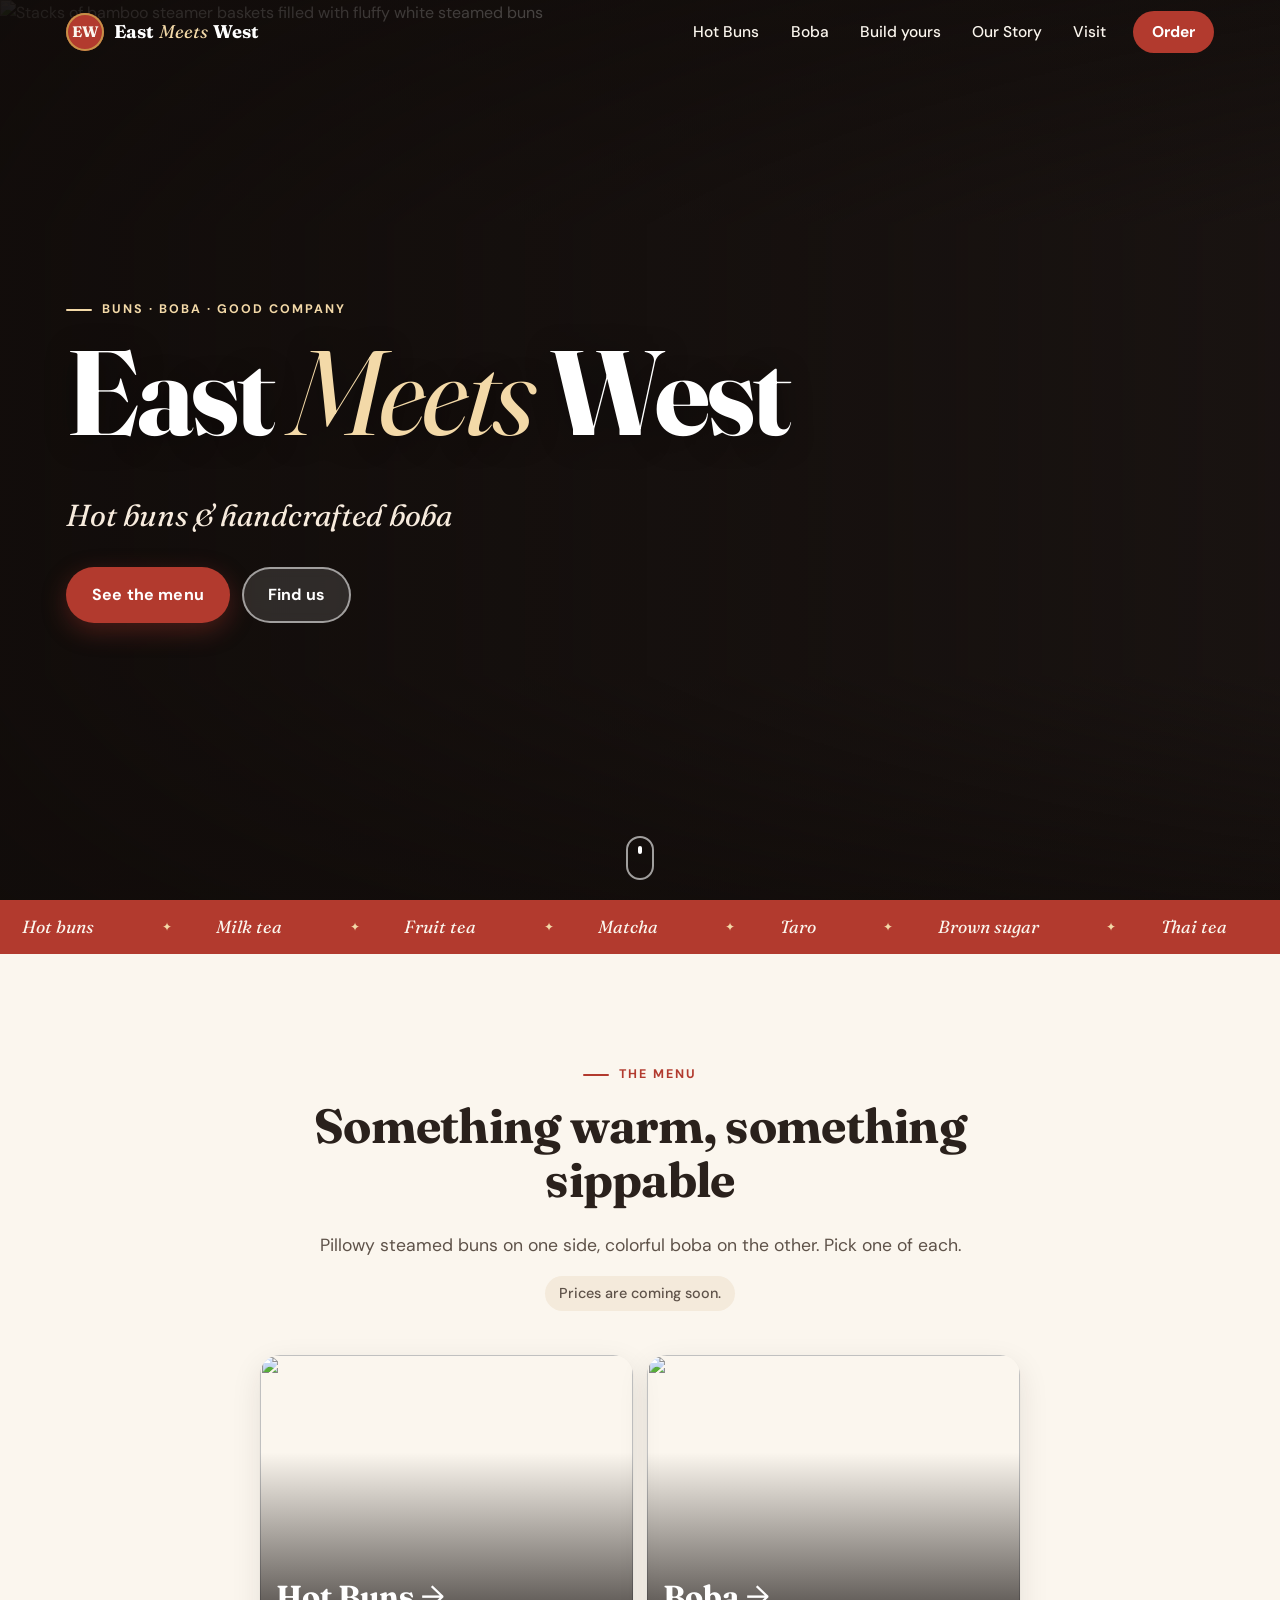
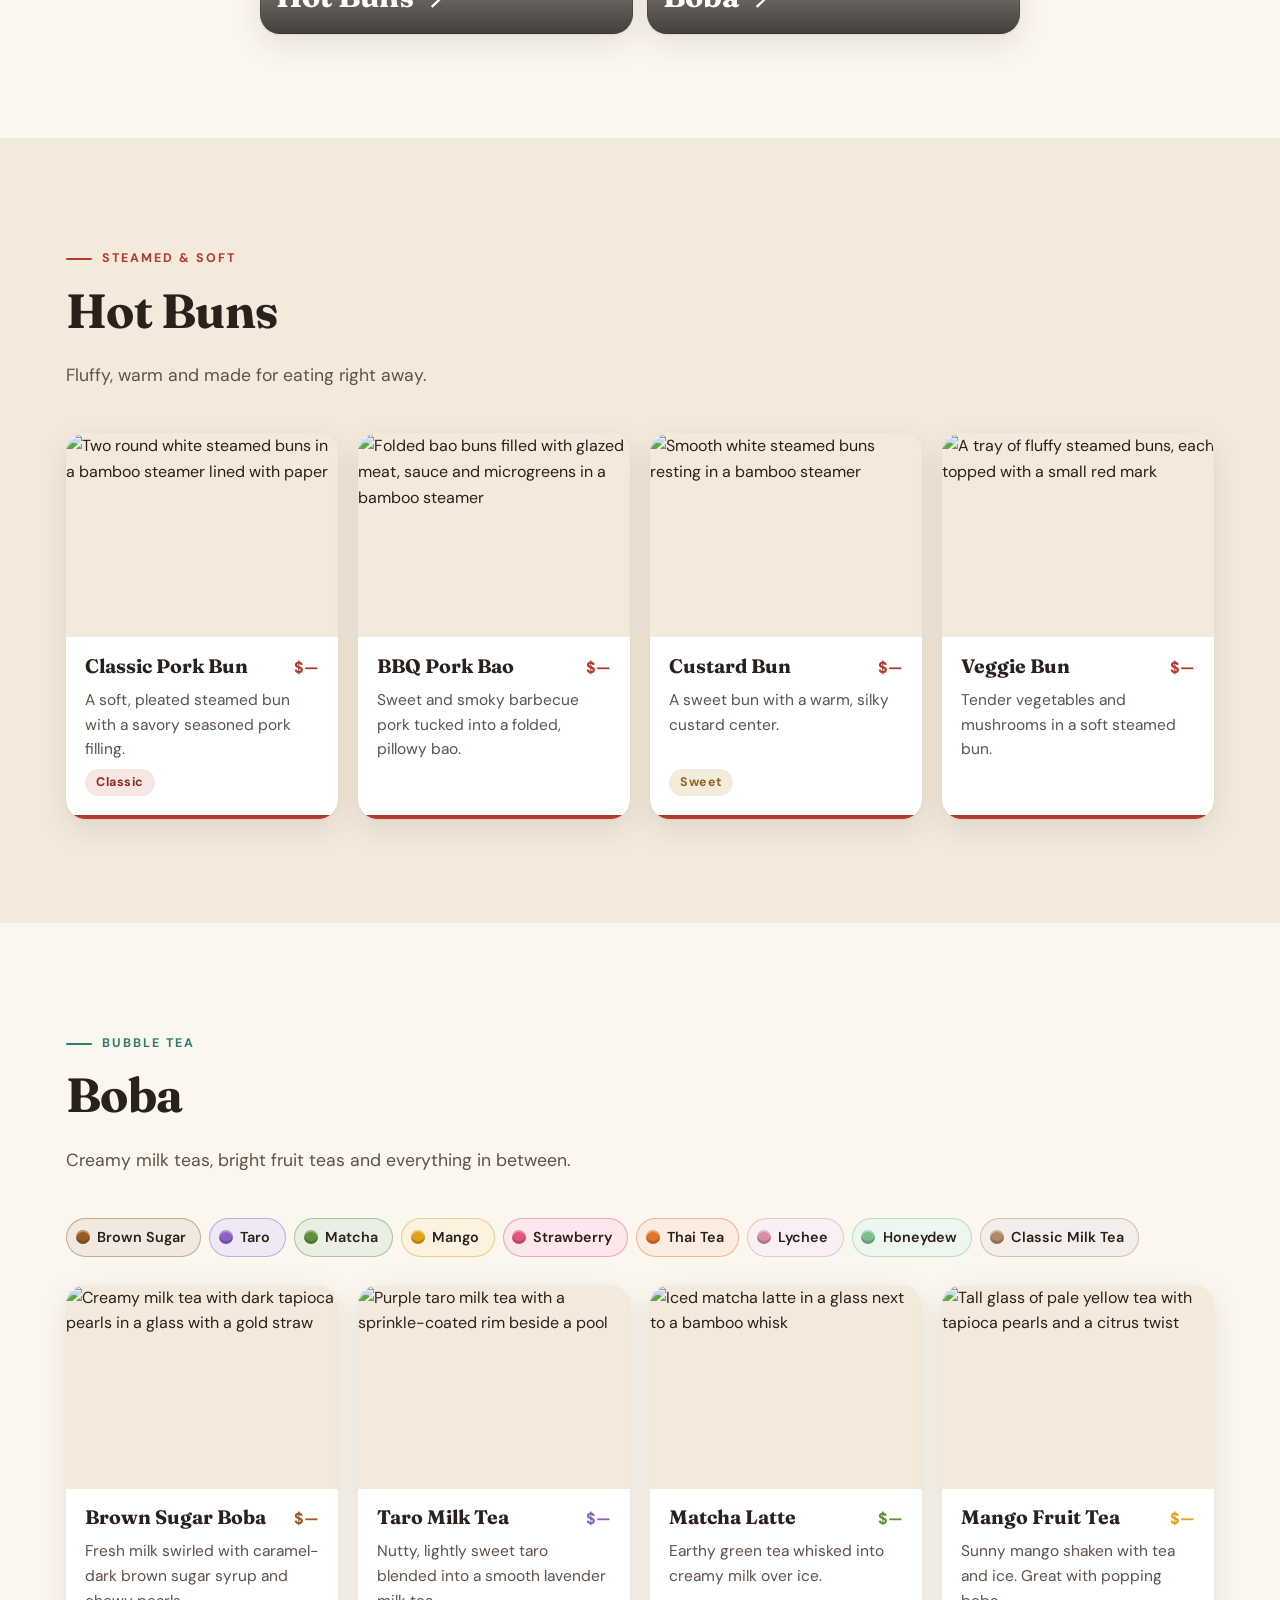
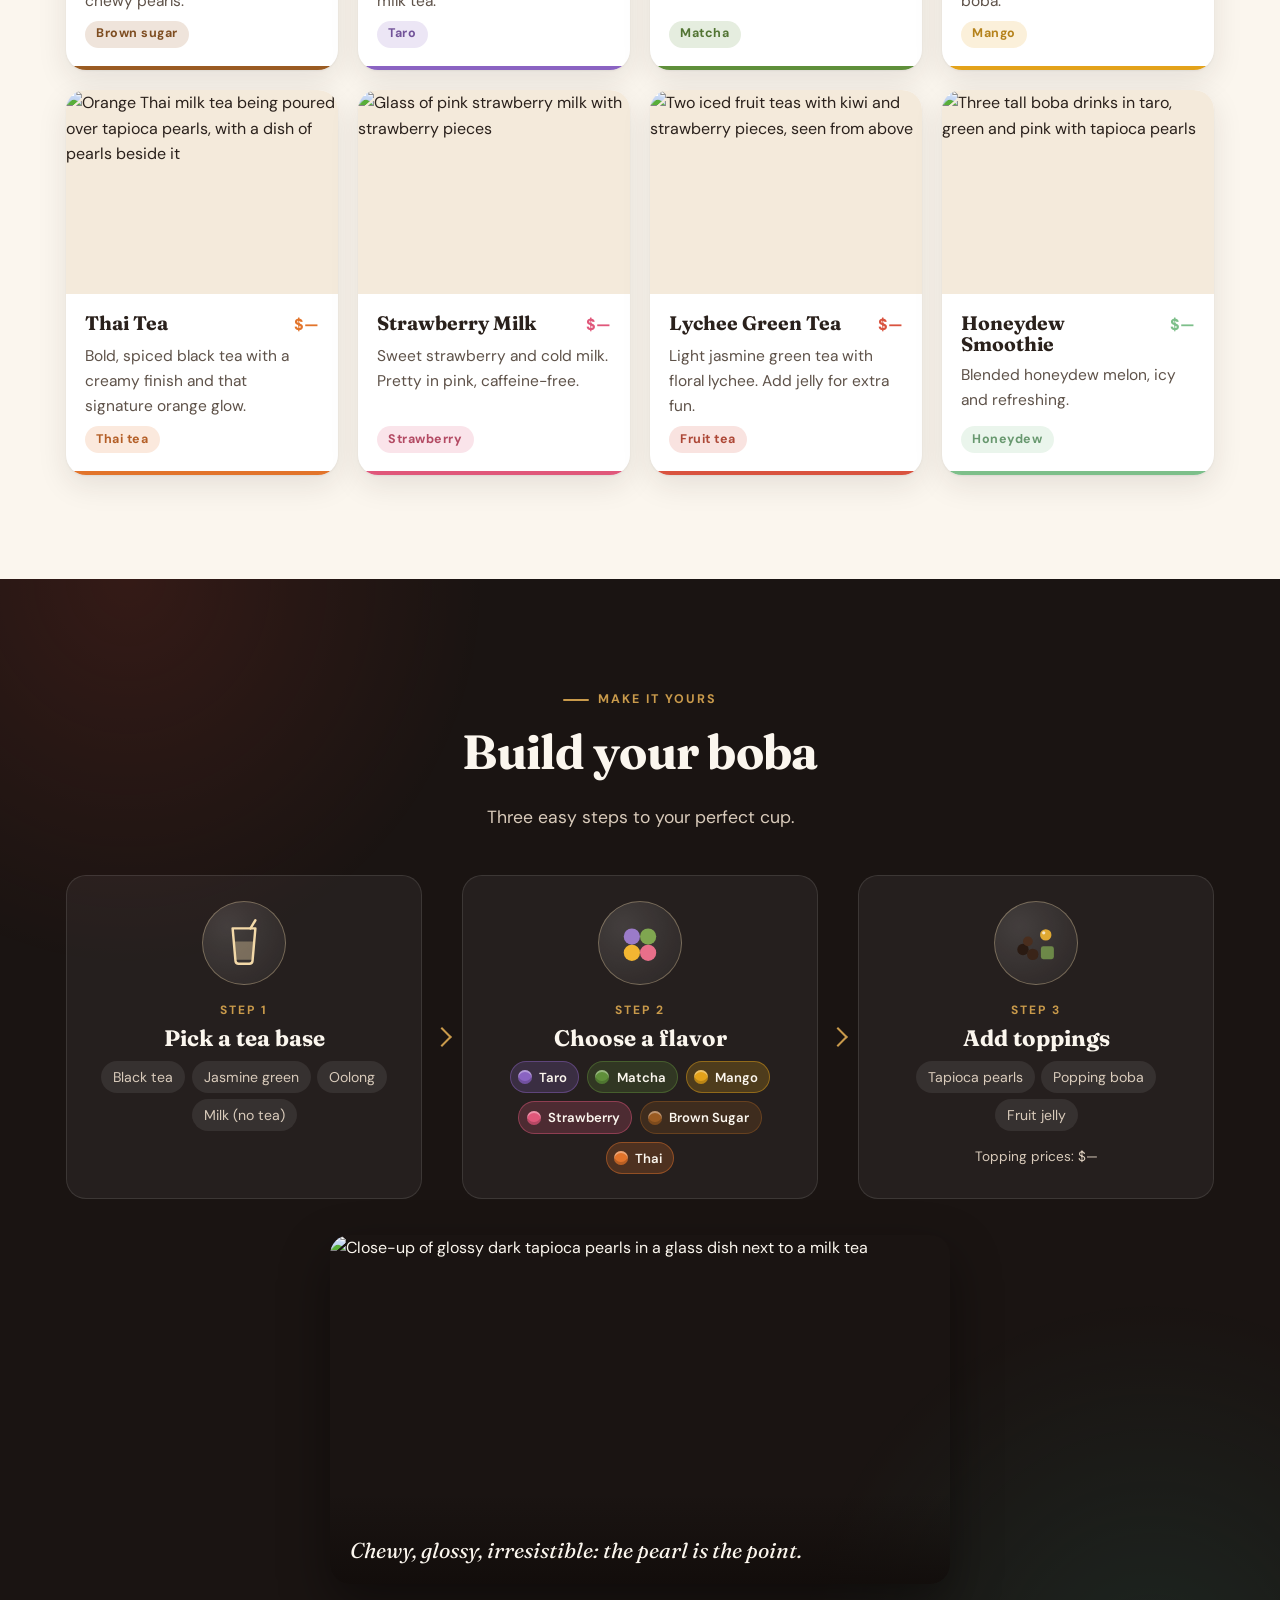
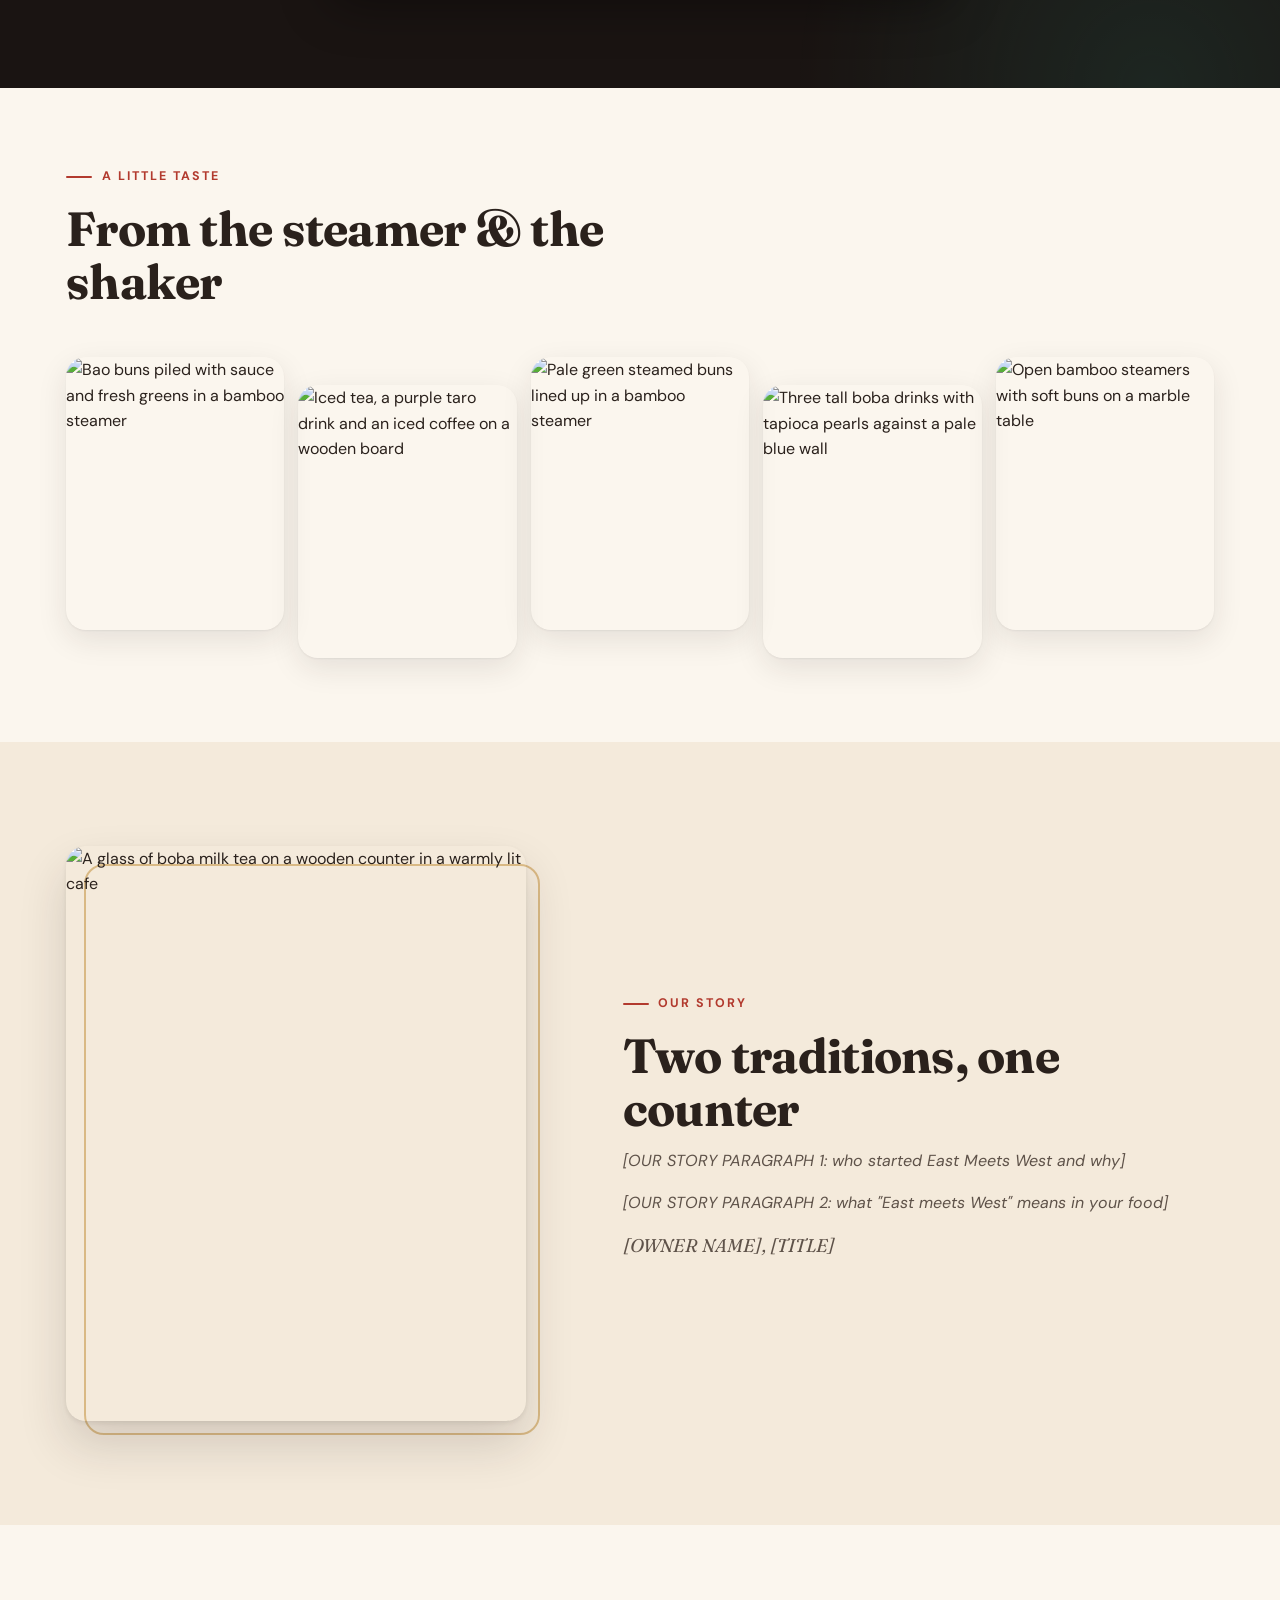
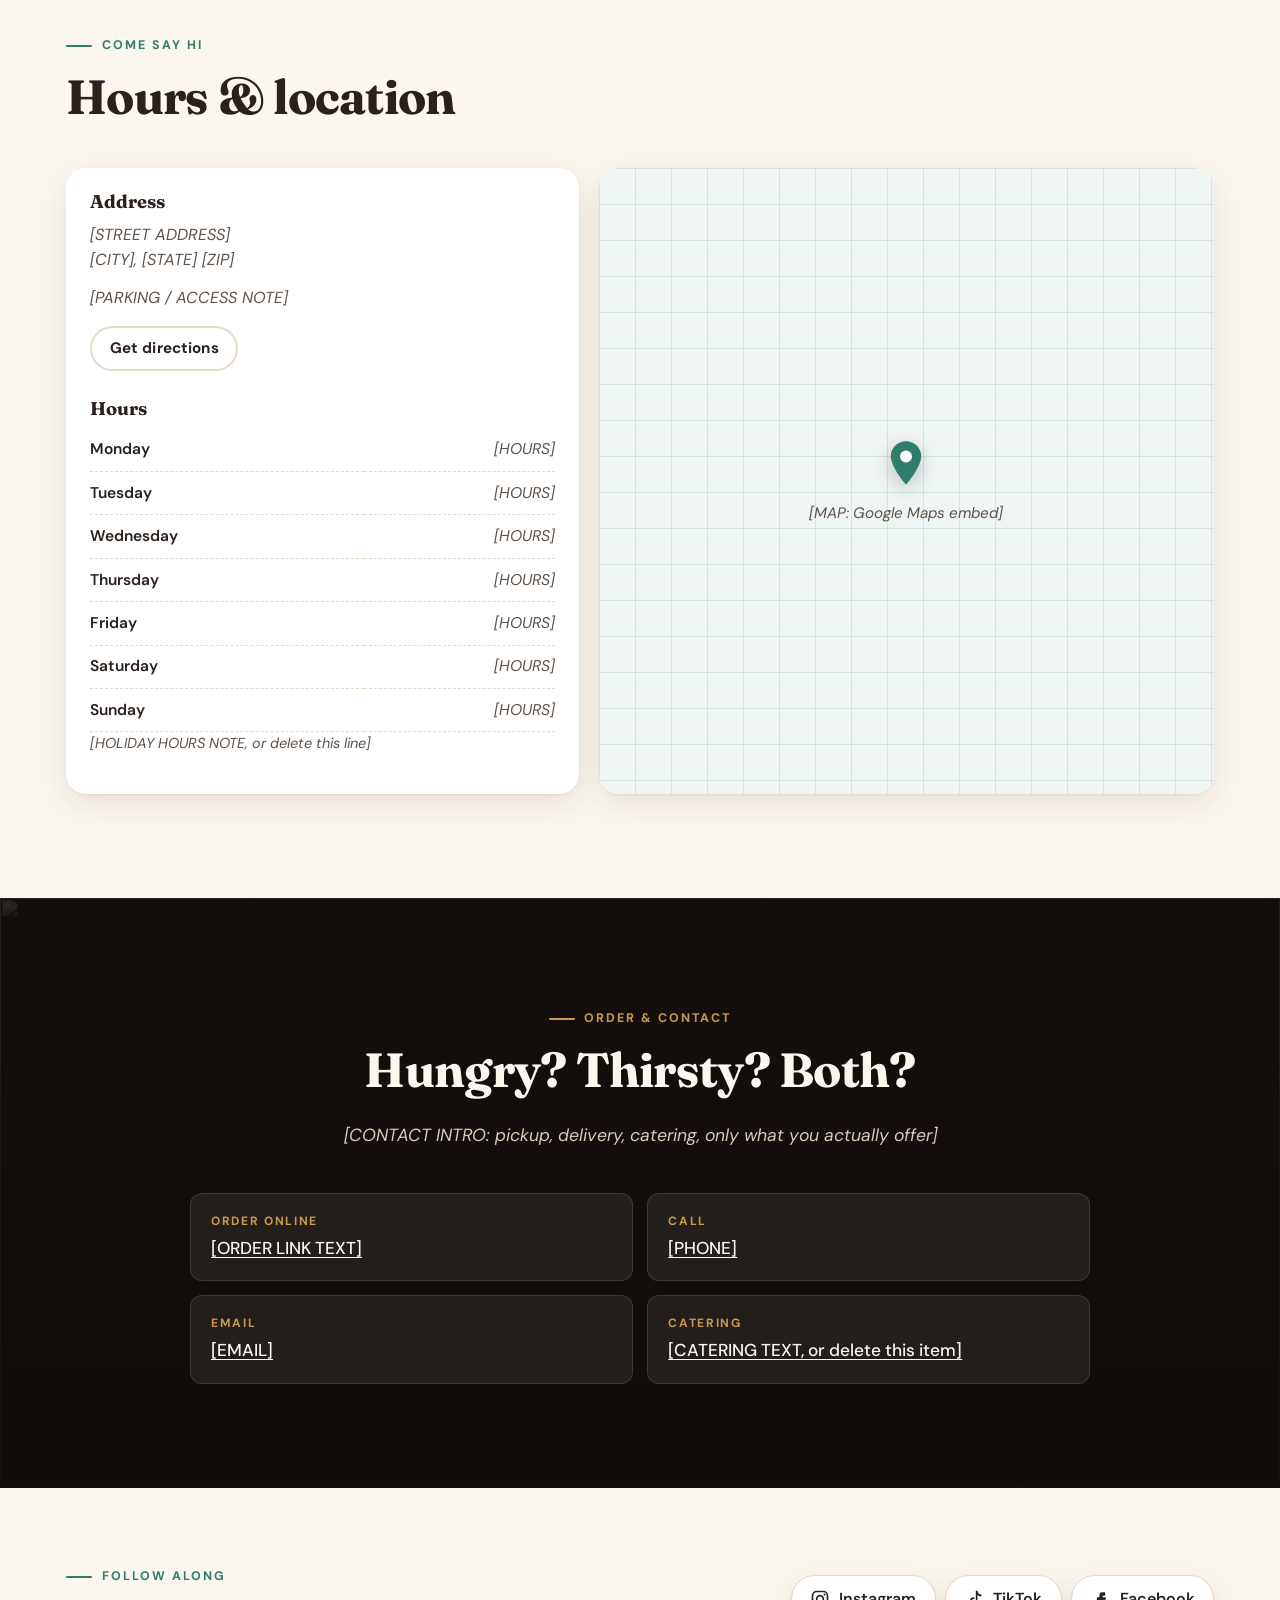
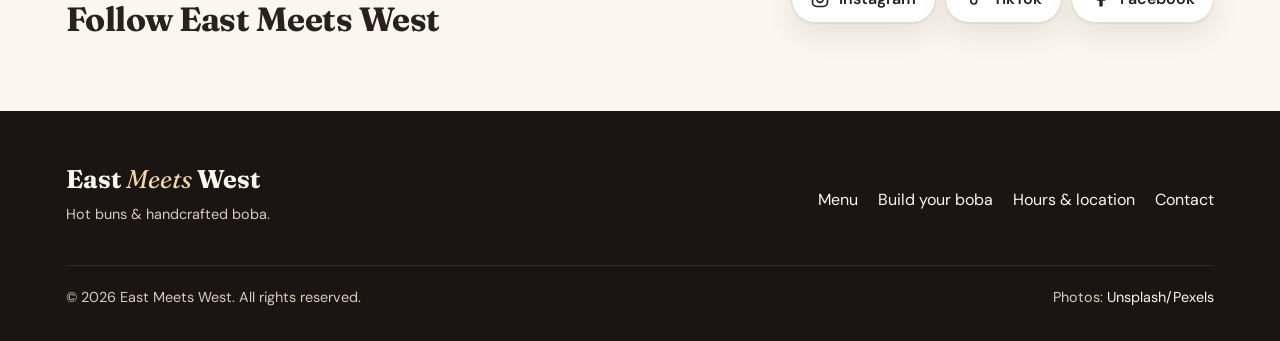
==== index.html @ ae20c5d4 "Add files via upload" ====
<!doctype html>
<html lang="en" class="no-js">
<head>
  <meta charset="utf-8">
  <meta name="viewport" content="width=device-width, initial-scale=1">

  <!-- ============================================================
       SEO. Values in [BRACKETS] are placeholders; see README.md, section A.
       ============================================================ -->
  <title>East Meets West | Hot Buns &amp; Handcrafted Boba</title><!-- Add the city once known, e.g. "East Meets West | Buns & Boba | [CITY]" -->
  <meta name="description" content="East Meets West serves hot steamed buns and handcrafted boba: milk teas, fruit teas and matcha, made your way with pearls, popping boba or jelly.">
  <link rel="canonical" href="https://eastmeetswest.us/">
  <meta name="theme-color" content="#1A1412">
  <meta name="color-scheme" content="light dark">

  <!-- Open Graph / social sharing preview -->
  <meta property="og:type" content="website">
  <meta property="og:site_name" content="East Meets West">
  <meta property="og:title" content="East Meets West | Hot Buns &amp; Handcrafted Boba">
  <meta property="og:description" content="Hot steamed buns and handcrafted boba. See the menu and build your own drink.">
  <meta property="og:url" content="https://eastmeetswest.us/">
  <meta property="og:image" content="https://eastmeetswest.us/assets/images/og-image.jpg">
  <meta property="og:image:width" content="1200">
  <meta property="og:image:height" content="630">
  <meta property="og:image:alt" content="Stacks of bamboo steamer baskets filled with fluffy white steamed buns">
  <meta name="twitter:card" content="summary_large_image">
  <meta name="twitter:image" content="https://eastmeetswest.us/assets/images/og-image.jpg">

  <!-- Favicon (replace assets/favicon.svg with the real logo mark) -->
  <link rel="icon" href="assets/favicon.svg" type="image/svg+xml">
  <!-- [PHOTO: apple-touch-icon] add a 180x180 PNG at assets/apple-touch-icon.png, then uncomment:
  <link rel="apple-touch-icon" href="assets/apple-touch-icon.png"> -->

  <!-- Fonts: Fraunces (elegant display serif) + DM Sans (clean body) -->
  <link rel="preconnect" href="https://fonts.googleapis.com">
  <link rel="preconnect" href="https://fonts.gstatic.com" crossorigin>
  <link href="https://fonts.googleapis.com/css2?family=DM+Sans:opsz,wght@9..40,400;9..40,500;9..40,700&family=Fraunces:ital,opsz,wght@0,9..144,500;0,9..144,700;1,9..144,400;1,9..144,600&display=swap" rel="stylesheet">

  <link rel="preload" as="image" href="assets/images/hero.webp" type="image/webp">
  <link rel="stylesheet" href="styles.css">
  <script src="script.js" defer></script>

  <!-- Structured data for Google (schema.org Restaurant).
       Replace placeholders; DELETE any line you cannot fill truthfully
       (fix trailing commas so the JSON stays valid). -->
  <script type="application/ld+json">
  {
    "@context": "https://schema.org",
    "@type": "Restaurant",
    "name": "East Meets West",
    "url": "https://eastmeetswest.us/",
    "image": "https://eastmeetswest.us/assets/images/og-image.jpg",
    "logo": "https://eastmeetswest.us/assets/favicon.svg",
    "description": "Hot steamed buns and handcrafted boba.",
    "servesCuisine": ["Boba tea", "Bubble tea", "Steamed buns"],
    "priceRange": "[PRICE RANGE e.g. $ or $$]",
    "telephone": "[PHONE e.g. +1-555-555-5555]",
    "email": "[EMAIL]",
    "address": {
      "@type": "PostalAddress",
      "streetAddress": "[STREET ADDRESS]",
      "addressLocality": "[CITY]",
      "addressRegion": "[STATE]",
      "postalCode": "[ZIP]",
      "addressCountry": "US"
    },
    "geo": {
      "@type": "GeoCoordinates",
      "latitude": "[LATITUDE]",
      "longitude": "[LONGITUDE]"
    },
    "openingHoursSpecification": [
      { "@type": "OpeningHoursSpecification", "dayOfWeek": ["Monday"], "opens": "[HH:MM]", "closes": "[HH:MM]" }
    ],
    "hasMenu": "https://eastmeetswest.us/#menu",
    "acceptsReservations": "[true/false]",
    "sameAs": [
      "[INSTAGRAM URL]",
      "[TIKTOK URL]",
      "[FACEBOOK URL]"
    ]
  }
  </script>
</head>
<body>
  <a class="skip-link" href="#main">Skip to content</a>

  <!-- ===================== HEADER / NAV ===================== -->
  <header class="site-header" data-header>
    <div class="container header-inner">
      <a class="brand" href="#top" aria-label="East Meets West, home">
        <!-- [LOGO] Replace this text mark with <img src="assets/images/logo.svg" alt="East Meets West" width="160" height="40"> -->
        <span class="brand-mark" aria-hidden="true">EW</span>
        <span class="brand-name">East <em>Meets</em> West</span>
      </a>
      <button class="nav-toggle" type="button" aria-expanded="false" aria-controls="site-nav">
        <span class="nav-toggle-bar" aria-hidden="true"></span>
        <span class="visually-hidden">Menu</span>
      </button>
      <nav id="site-nav" class="site-nav" aria-label="Main">
        <ul>
          <li><a href="#buns">Hot Buns</a></li>
          <li><a href="#boba">Boba</a></li>
          <li><a href="#build">Build yours</a></li>
          <li><a href="#about">Our Story</a></li>
          <li><a href="#visit">Visit</a></li>
          <li><a href="#contact" class="nav-cta">Order</a></li>
        </ul>
      </nav>
    </div>
  </header>

  <main id="main">

    <!-- ===================== HERO ===================== -->
    <section class="hero" id="top" aria-labelledby="hero-title">
      <!-- Stock photo (Pexels). Replace with the owner's real photo: keep width/height in sync. -->
      <img class="hero-img" src="assets/images/hero.webp" width="1920" height="1272"
           alt="Stacks of bamboo steamer baskets filled with fluffy white steamed buns"
           fetchpriority="high" decoding="async">
      <div class="hero-overlay" aria-hidden="true"></div>
      <div class="container hero-inner">
        <p class="eyebrow eyebrow--light reveal">Buns &middot; Boba &middot; Good company</p>
        <h1 id="hero-title" class="hero-title reveal">East <em>Meets</em> West</h1>
        <p class="hero-tagline reveal">Hot buns &amp; handcrafted boba</p><!-- [TAGLINE] placeholder-safe default; replace with the owner's line if wanted -->
        <div class="hero-actions reveal">
          <a class="btn btn-primary" href="#menu">See the menu</a>
          <a class="btn btn-glass" href="#visit">Find us</a>
        </div>
      </div>
      <a class="hero-scroll" href="#menu" aria-label="Scroll to the menu"><span aria-hidden="true"></span></a>
    </section>

    <!-- Ticker strip (decorative words only, no claims) -->
    <div class="ticker" aria-hidden="true">
      <div class="ticker-track">
        <span>Hot buns</span><span>Milk tea</span><span>Fruit tea</span><span>Matcha</span><span>Taro</span><span>Brown sugar</span><span>Thai tea</span><span>Mango</span>
        <span>Hot buns</span><span>Milk tea</span><span>Fruit tea</span><span>Matcha</span><span>Taro</span><span>Brown sugar</span><span>Thai tea</span><span>Mango</span>
      </div>
    </div>

    <!-- ===================== MENU ===================== -->
    <div id="menu" class="menu-anchor"></div>

    <section class="section menu-intro" aria-labelledby="menu-title">
      <div class="container">
        <header class="section-head section-head--center reveal">
          <p class="eyebrow eyebrow--red">The menu</p>
          <h2 id="menu-title">Something warm, something sippable</h2>
          <p class="section-lede">Pillowy steamed buns on one side, colorful boba on the other. Pick one of each.</p>
          <p class="price-note">Prices are coming soon. <!-- Replace each "$—" with the real price, e.g. $5.50 --></p>
        </header>
        <div class="menu-jump reveal">
          <a class="jump-card jump-card--buns" href="#buns">
            <img src="assets/images/bun-classic-pork.webp" width="900" height="675" loading="lazy" decoding="async" alt="">
            <span>Hot Buns</span>
          </a>
          <a class="jump-card jump-card--boba" href="#boba">
            <img src="assets/images/boba-brown-sugar.webp" width="900" height="675" loading="lazy" decoding="async" alt="">
            <span>Boba</span>
          </a>
        </div>
      </div>
    </section>

    <!-- ---------- HOT BUNS ----------
         TO ADD A CARD: copy one whole <article class="menu-card"> ... </article> block.
         TO REMOVE A CARD: delete the whole <article> block.
         Names and descriptions marked (sample) are generic filler; replace with the real menu. -->
    <section class="section section--warm" id="buns" aria-labelledby="buns-title">
      <div class="container">
        <header class="section-head reveal">
          <p class="eyebrow eyebrow--red">Steamed &amp; soft</p>
          <h2 id="buns-title">Hot Buns</h2>
          <p class="section-lede">Fluffy, warm and made for eating right away.</p><!-- (sample) -->
        </header>

        <div class="menu-grid">
          <!-- (sample) -->
          <article class="menu-card reveal">
            <div class="menu-card-media">
              <img src="assets/images/bun-classic-pork.webp" width="900" height="675" loading="lazy" decoding="async"
                   alt="Two round white steamed buns in a bamboo steamer lined with paper">
            </div>
            <div class="menu-card-body">
              <div class="menu-card-top">
                <h3>Classic Pork Bun</h3>
                <p class="price">$&mdash;</p>
              </div>
              <p class="desc">A soft, pleated steamed bun with a savory seasoned pork filling.</p>
              <span class="tag">Classic</span>
            </div>
          </article>

          <!-- (sample) -->
          <article class="menu-card reveal">
            <div class="menu-card-media">
              <img src="assets/images/bun-bbq-pork-bao.webp" width="900" height="675" loading="lazy" decoding="async"
                   alt="Folded bao buns filled with glazed meat, sauce and microgreens in a bamboo steamer">
            </div>
            <div class="menu-card-body">
              <div class="menu-card-top">
                <h3>BBQ Pork Bao</h3>
                <p class="price">$&mdash;</p>
              </div>
              <p class="desc">Sweet and smoky barbecue pork tucked into a folded, pillowy bao.</p>
            </div>
          </article>

          <!-- (sample) -->
          <article class="menu-card reveal">
            <div class="menu-card-media">
              <img src="assets/images/bun-custard.webp" width="900" height="675" loading="lazy" decoding="async"
                   alt="Smooth white steamed buns resting in a bamboo steamer">
            </div>
            <div class="menu-card-body">
              <div class="menu-card-top">
                <h3>Custard Bun</h3>
                <p class="price">$&mdash;</p>
              </div>
              <p class="desc">A sweet bun with a warm, silky custard center.</p>
              <span class="tag tag--gold">Sweet</span>
            </div>
          </article>

          <!-- (sample) -->
          <article class="menu-card reveal">
            <div class="menu-card-media">
              <img src="assets/images/bun-veggie.webp" width="900" height="675" loading="lazy" decoding="async"
                   alt="A tray of fluffy steamed buns, each topped with a small red mark">
            </div>
            <div class="menu-card-body">
              <div class="menu-card-top">
                <h3>Veggie Bun</h3>
                <p class="price">$&mdash;</p>
              </div>
              <p class="desc">Tender vegetables and mushrooms in a soft steamed bun.</p>
              <!-- Only add a dietary tag (e.g. Vegetarian) once the recipe is confirmed. -->
            </div>
          </article>
        </div>
      </div>
    </section>

    <!-- ---------- BOBA ---------- Same card pattern as Hot Buns.
         Each card has a data-flavor that colors its accent: brown-sugar, taro, matcha, mango,
         strawberry, thai, lychee, honeydew, fruit, milk-tea. -->
    <section class="section" id="boba" aria-labelledby="boba-title">
      <div class="container">
        <header class="section-head reveal">
          <p class="eyebrow eyebrow--jade">Bubble tea</p>
          <h2 id="boba-title">Boba</h2>
          <p class="section-lede">Creamy milk teas, bright fruit teas and everything in between.</p><!-- (sample) -->
        </header>

        <!-- Flavor chips (sample list). Add or remove <li> items freely. -->
        <ul class="chips reveal" aria-label="Boba flavors">
          <li class="chip" data-flavor="brown-sugar">Brown Sugar</li>
          <li class="chip" data-flavor="taro">Taro</li>
          <li class="chip" data-flavor="matcha">Matcha</li>
          <li class="chip" data-flavor="mango">Mango</li>
          <li class="chip" data-flavor="strawberry">Strawberry</li>
          <li class="chip" data-flavor="thai">Thai Tea</li>
          <li class="chip" data-flavor="lychee">Lychee</li>
          <li class="chip" data-flavor="honeydew">Honeydew</li>
          <li class="chip" data-flavor="milk-tea">Classic Milk Tea</li>
        </ul>

        <div class="menu-grid menu-grid--boba">
          <!-- (sample) -->
          <article class="menu-card reveal" data-flavor="brown-sugar">
            <div class="menu-card-media">
              <img src="assets/images/boba-brown-sugar.webp" width="900" height="675" loading="lazy" decoding="async"
                   alt="Creamy milk tea with dark tapioca pearls in a glass with a gold straw">
            </div>
            <div class="menu-card-body">
              <div class="menu-card-top">
                <h3>Brown Sugar Boba</h3>
                <p class="price">$&mdash;</p>
              </div>
              <p class="desc">Fresh milk swirled with caramel-dark brown sugar syrup and chewy pearls.</p>
              <span class="tag tag--flavor">Brown sugar</span>
            </div>
          </article>

          <!-- (sample) -->
          <article class="menu-card reveal" data-flavor="taro">
            <div class="menu-card-media">
              <img src="assets/images/boba-taro.webp" width="900" height="675" loading="lazy" decoding="async"
                   alt="Purple taro milk tea with a sprinkle-coated rim beside a pool">
            </div>
            <div class="menu-card-body">
              <div class="menu-card-top">
                <h3>Taro Milk Tea</h3>
                <p class="price">$&mdash;</p>
              </div>
              <p class="desc">Nutty, lightly sweet taro blended into a smooth lavender milk tea.</p>
              <span class="tag tag--flavor">Taro</span>
            </div>
          </article>

          <!-- (sample) -->
          <article class="menu-card reveal" data-flavor="matcha">
            <div class="menu-card-media">
              <img src="assets/images/boba-matcha.webp" width="900" height="675" loading="lazy" decoding="async"
                   alt="Iced matcha latte in a glass next to a bamboo whisk">
            </div>
            <div class="menu-card-body">
              <div class="menu-card-top">
                <h3>Matcha Latte</h3>
                <p class="price">$&mdash;</p>
              </div>
              <p class="desc">Earthy green tea whisked into creamy milk over ice.</p>
              <span class="tag tag--flavor">Matcha</span>
            </div>
          </article>

          <!-- (sample) -->
          <article class="menu-card reveal" data-flavor="mango">
            <div class="menu-card-media">
              <img src="assets/images/boba-mango.webp" width="900" height="675" loading="lazy" decoding="async"
                   alt="Tall glass of pale yellow tea with tapioca pearls and a citrus twist">
            </div>
            <div class="menu-card-body">
              <div class="menu-card-top">
                <h3>Mango Fruit Tea</h3>
                <p class="price">$&mdash;</p>
              </div>
              <p class="desc">Sunny mango shaken with tea and ice. Great with popping boba.</p>
              <span class="tag tag--flavor">Mango</span>
            </div>
          </article>

          <!-- (sample) -->
          <article class="menu-card reveal" data-flavor="thai">
            <div class="menu-card-media">
              <img src="assets/images/boba-thai-tea.webp" width="900" height="675" loading="lazy" decoding="async"
                   alt="Orange Thai milk tea being poured over tapioca pearls, with a dish of pearls beside it">
            </div>
            <div class="menu-card-body">
              <div class="menu-card-top">
                <h3>Thai Tea</h3>
                <p class="price">$&mdash;</p>
              </div>
              <p class="desc">Bold, spiced black tea with a creamy finish and that signature orange glow.</p>
              <span class="tag tag--flavor">Thai tea</span>
            </div>
          </article>

          <!-- (sample) -->
          <article class="menu-card reveal" data-flavor="strawberry">
            <div class="menu-card-media">
              <img src="assets/images/boba-strawberry.webp" width="900" height="675" loading="lazy" decoding="async"
                   alt="Glass of pink strawberry milk with strawberry pieces">
            </div>
            <div class="menu-card-body">
              <div class="menu-card-top">
                <h3>Strawberry Milk</h3>
                <p class="price">$&mdash;</p>
              </div>
              <p class="desc">Sweet strawberry and cold milk. Pretty in pink, caffeine-free.</p>
              <span class="tag tag--flavor">Strawberry</span>
            </div>
          </article>

          <!-- (sample) -->
          <article class="menu-card reveal" data-flavor="fruit">
            <div class="menu-card-media">
              <img src="assets/images/boba-fruit-tea.webp" width="900" height="675" loading="lazy" decoding="async"
                   alt="Two iced fruit teas with kiwi and strawberry pieces, seen from above">
            </div>
            <div class="menu-card-body">
              <div class="menu-card-top">
                <h3>Lychee Green Tea</h3>
                <p class="price">$&mdash;</p>
              </div>
              <p class="desc">Light jasmine green tea with floral lychee. Add jelly for extra fun.</p>
              <span class="tag tag--flavor">Fruit tea</span>
            </div>
          </article>

          <!-- (sample) -->
          <article class="menu-card reveal" data-flavor="honeydew">
            <div class="menu-card-media">
              <img src="assets/images/gallery-boba-trio.webp" width="640" height="800" loading="lazy" decoding="async"
                   alt="Three tall boba drinks in taro, green and pink with tapioca pearls">
            </div>
            <div class="menu-card-body">
              <div class="menu-card-top">
                <h3>Honeydew Smoothie</h3>
                <p class="price">$&mdash;</p>
              </div>
              <p class="desc">Blended honeydew melon, icy and refreshing.</p>
              <span class="tag tag--flavor">Honeydew</span>
            </div>
          </article>
        </div>
      </div>
    </section>

    <!-- ===================== BUILD YOUR BOBA ===================== -->
    <section class="section section--ink" id="build" aria-labelledby="build-title">
      <div class="container">
        <header class="section-head section-head--center section-head--light reveal">
          <p class="eyebrow eyebrow--gold">Make it yours</p>
          <h2 id="build-title">Build your boba</h2>
          <p class="section-lede">Three easy steps to your perfect cup.</p>
        </header>

        <!-- Options below are (sample). Replace with the real bases, flavors and toppings. -->
        <ol class="build">
          <li class="build-step reveal">
            <div class="build-icon" aria-hidden="true">
              <svg viewBox="0 0 64 64"><path d="M18 14h28l-3.5 40a4 4 0 0 1-4 3.6h-13a4 4 0 0 1-4-3.6z" fill="none" stroke="currentColor" stroke-width="3" stroke-linejoin="round"/><path d="M20.2 30h23.6l-2 22.6H22.2z" fill="currentColor" opacity=".35"/><path d="M40 14 46 4" stroke="currentColor" stroke-width="3" stroke-linecap="round"/></svg>
            </div>
            <span class="build-num">Step 1</span>
            <h3>Pick a tea base</h3>
            <ul class="mini-list">
              <li>Black tea</li><li>Jasmine green</li><li>Oolong</li><li>Milk (no tea)</li>
            </ul>
          </li>
          <li class="build-arrow" aria-hidden="true"></li>
          <li class="build-step reveal">
            <div class="build-icon" aria-hidden="true">
              <svg viewBox="0 0 64 64"><circle cx="22" cy="24" r="10" fill="#9B7BC8"/><circle cx="42" cy="24" r="10" fill="#7FA650"/><circle cx="22" cy="44" r="10" fill="#F2B632"/><circle cx="42" cy="44" r="10" fill="#E86F8A"/></svg>
            </div>
            <span class="build-num">Step 2</span>
            <h3>Choose a flavor</h3>
            <ul class="chips chips--compact">
              <li class="chip" data-flavor="taro">Taro</li>
              <li class="chip" data-flavor="matcha">Matcha</li>
              <li class="chip" data-flavor="mango">Mango</li>
              <li class="chip" data-flavor="strawberry">Strawberry</li>
              <li class="chip" data-flavor="brown-sugar">Brown Sugar</li>
              <li class="chip" data-flavor="thai">Thai</li>
            </ul>
          </li>
          <li class="build-arrow" aria-hidden="true"></li>
          <li class="build-step reveal">
            <div class="build-icon" aria-hidden="true">
              <svg viewBox="0 0 64 64"><circle cx="16" cy="40" r="7" fill="#2A1A12"/><circle cx="28" cy="46" r="7" fill="#3A2418"/><circle cx="22" cy="30" r="6" fill="#4A2E1E"/><circle cx="44" cy="22" r="7" fill="#F2B632" opacity=".9"/><circle cx="41.5" cy="19.5" r="2" fill="#fff" opacity=".7"/><rect x="38" y="36" width="16" height="16" rx="3" fill="#7FA650" opacity=".75"/></svg>
            </div>
            <span class="build-num">Step 3</span>
            <h3>Add toppings</h3>
            <ul class="mini-list">
              <li>Tapioca pearls</li><li>Popping boba</li><li>Fruit jelly</li>
            </ul>
            <p class="build-note">Topping prices: $&mdash;</p>
          </li>
        </ol>

        <figure class="pearls reveal">
          <img src="assets/images/tapioca-pearls.webp" width="900" height="675" loading="lazy" decoding="async"
               alt="Close-up of glossy dark tapioca pearls in a glass dish next to a milk tea">
          <figcaption>Chewy, glossy, irresistible: the pearl is the point.</figcaption>
        </figure>
      </div>
    </section>

    <!-- ===================== GALLERY STRIP ===================== -->
    <section class="section section--compact gallery-section" aria-labelledby="gallery-title">
      <div class="container">
        <header class="section-head reveal">
          <p class="eyebrow eyebrow--red">A little taste</p>
          <h2 id="gallery-title">From the steamer &amp; the shaker</h2>
        </header>
      </div>
      <!-- Stock photos for now; swap in the owner's own photos (same 4:5 shape works best). -->
      <ul class="gallery" tabindex="0" aria-label="Photo gallery, scroll sideways">
        <li><img src="assets/images/gallery-bao-steamer.webp" width="640" height="800" loading="lazy" decoding="async" alt="Bao buns piled with sauce and fresh greens in a bamboo steamer"></li>
        <li><img src="assets/images/gallery-colorful.webp" width="640" height="800" loading="lazy" decoding="async" alt="Iced tea, a purple taro drink and an iced coffee on a wooden board"></li>
        <li><img src="assets/images/gallery-green-buns.webp" width="640" height="801" loading="lazy" decoding="async" alt="Pale green steamed buns lined up in a bamboo steamer"></li>
        <li><img src="assets/images/gallery-boba-trio.webp" width="640" height="800" loading="lazy" decoding="async" alt="Three tall boba drinks with tapioca pearls against a pale blue wall"></li>
        <li><img src="assets/images/gallery-steamer.webp" width="640" height="800" loading="lazy" decoding="async" alt="Open bamboo steamers with soft buns on a marble table"></li>
      </ul>
    </section>

    <!-- ===================== ABOUT ===================== -->
    <section class="section section--warm" id="about" aria-labelledby="about-title">
      <div class="container about-inner">
        <div class="about-media reveal">
          <!-- [PHOTO: about] stock photo for now; use the owner, the team or the counter. -->
          <img src="assets/images/about.webp" width="900" height="1125" loading="lazy" decoding="async"
               alt="A glass of boba milk tea on a wooden counter in a warmly lit cafe">
        </div>
        <div class="about-copy reveal">
          <p class="eyebrow eyebrow--red">Our story</p>
          <h2 id="about-title">Two traditions, one counter</h2><!-- [ABOUT HEADLINE] -->
          <p class="placeholder">[OUR STORY PARAGRAPH 1: who started East Meets West and why]</p>
          <p class="placeholder">[OUR STORY PARAGRAPH 2: what "East meets West" means in your food]</p>
          <p class="signature placeholder">[OWNER NAME], [TITLE]</p>
        </div>
      </div>
    </section>

    <!-- ===================== HOURS & LOCATION ===================== -->
    <section class="section" id="visit" aria-labelledby="visit-title">
      <div class="container">
        <header class="section-head reveal">
          <p class="eyebrow eyebrow--jade">Come say hi</p>
          <h2 id="visit-title">Hours &amp; location</h2>
        </header>

        <div class="visit-grid">
          <div class="card visit-card reveal">
            <h3>Address</h3>
            <address class="placeholder">
              [STREET ADDRESS]<br>
              [CITY], [STATE] [ZIP]
            </address>
            <p class="muted placeholder">[PARKING / ACCESS NOTE]</p>
            <a class="btn btn-outline btn-sm" href="#visit" data-placeholder-link>Get directions</a><!-- set href to [GOOGLE MAPS DIRECTIONS LINK] -->

            <h3 class="hours-title">Hours</h3>
            <table class="hours">
              <caption class="visually-hidden">Opening hours</caption>
              <tbody>
                <tr><th scope="row">Monday</th><td>[HOURS]</td></tr>
                <tr><th scope="row">Tuesday</th><td>[HOURS]</td></tr>
                <tr><th scope="row">Wednesday</th><td>[HOURS]</td></tr>
                <tr><th scope="row">Thursday</th><td>[HOURS]</td></tr>
                <tr><th scope="row">Friday</th><td>[HOURS]</td></tr>
                <tr><th scope="row">Saturday</th><td>[HOURS]</td></tr>
                <tr><th scope="row">Sunday</th><td>[HOURS]</td></tr>
              </tbody>
            </table>
            <p class="muted small placeholder">[HOLIDAY HOURS NOTE, or delete this line]</p>
          </div>

          <div class="map-wrap reveal">
            <!-- [MAP] Google Maps embed:
                 1. Open Google Maps, search your address, click Share -> Embed a map -> Copy HTML.
                 2. Paste only the src="..." value into the iframe below, uncomment it,
                    and delete the <div class="map-placeholder"> block.

            <iframe
              src="[GOOGLE MAPS EMBED URL]"
              title="Map showing East Meets West location"
              width="600" height="450" style="border:0"
              allowfullscreen loading="lazy"
              referrerpolicy="no-referrer-when-downgrade"></iframe>
            -->
            <div class="map-placeholder" role="img" aria-label="Map placeholder">
              <svg viewBox="0 0 48 48" aria-hidden="true"><path d="M24 4c-7.7 0-14 6.1-14 13.7C10 28 24 44 24 44s14-16 14-26.3C38 10.1 31.7 4 24 4z" fill="currentColor"/><circle cx="24" cy="18" r="5.5" fill="#fff"/></svg>
              <span>[MAP: Google Maps embed]</span>
            </div>
          </div>
        </div>
      </div>
    </section>

    <!-- ===================== ORDER & CONTACT ===================== -->
    <section class="section section--band" id="contact" aria-labelledby="contact-title">
      <img class="band-bg" src="assets/images/gallery-boba-trio.webp" width="640" height="800" loading="lazy" decoding="async" alt="">
      <div class="container band-inner">
        <header class="section-head section-head--center section-head--light reveal">
          <p class="eyebrow eyebrow--gold">Order &amp; contact</p>
          <h2 id="contact-title">Hungry? Thirsty? Both?</h2>
          <p class="section-lede placeholder">[CONTACT INTRO: pickup, delivery, catering, only what you actually offer]</p>
        </header>

        <ul class="contact-list reveal">
          <li>
            <span class="contact-label">Order online</span>
            <a href="#contact" data-placeholder-link>[ORDER LINK TEXT]</a><!-- href: [ORDER LINK] -->
          </li>
          <li>
            <span class="contact-label">Call</span>
            <!-- Use tel: with digits only, e.g. tel:+15555555555 -->
            <a href="#contact" data-placeholder-link>[PHONE]</a><!-- href: tel:[PHONE DIGITS] -->
          </li>
          <li>
            <span class="contact-label">Email</span>
            <a href="#contact" data-placeholder-link>[EMAIL]</a><!-- href: mailto:[EMAIL] -->
          </li>
          <li>
            <span class="contact-label">Catering</span>
            <a href="#contact" data-placeholder-link>[CATERING TEXT, or delete this item]</a>
          </li>
        </ul>
      </div>
    </section>

    <!-- ===================== SOCIAL ===================== -->
    <section class="section section--compact" id="social" aria-labelledby="social-title">
      <div class="container social-inner reveal">
        <div>
          <p class="eyebrow eyebrow--jade">Follow along</p>
          <h2 id="social-title" class="social-title">Follow East Meets West</h2><!-- [SOCIAL HEADLINE] -->
        </div>
        <!-- Replace each href with the real profile URL ([INSTAGRAM URL] etc.); delete any platform you don't use. -->
        <ul class="social-list">
          <li><a class="social-link" href="#social" rel="noopener" data-placeholder-link>
            <svg viewBox="0 0 24 24" aria-hidden="true" focusable="false"><rect x="3" y="3" width="18" height="18" rx="5" fill="none" stroke="currentColor" stroke-width="2"/><circle cx="12" cy="12" r="4" fill="none" stroke="currentColor" stroke-width="2"/><circle cx="17.5" cy="6.5" r="1.2" fill="currentColor"/></svg>
            <span>Instagram</span></a></li>
          <li><a class="social-link" href="#social" rel="noopener" data-placeholder-link>
            <svg viewBox="0 0 24 24" aria-hidden="true" focusable="false"><path d="M14 3v11.5a3.5 3.5 0 1 1-3.5-3.5" fill="none" stroke="currentColor" stroke-width="2" stroke-linecap="round"/><path d="M14 3c.4 2.6 2.2 4.4 5 4.6" fill="none" stroke="currentColor" stroke-width="2" stroke-linecap="round"/></svg>
            <span>TikTok</span></a></li>
          <li><a class="social-link" href="#social" rel="noopener" data-placeholder-link>
            <svg viewBox="0 0 24 24" aria-hidden="true" focusable="false"><path d="M14 8h3V4h-3a4 4 0 0 0-4 4v2H7v4h3v7h4v-7h3l1-4h-4V8z" fill="currentColor"/></svg>
            <span>Facebook</span></a></li>
        </ul>
      </div>
    </section>

  </main>

  <!-- ===================== FOOTER ===================== -->
  <footer class="site-footer">
    <div class="container footer-inner">
      <div>
        <p class="footer-brand">East <em>Meets</em> West</p>
        <p class="muted small">Hot buns &amp; handcrafted boba.</p><!-- [FOOTER LINE] e.g. add the city -->
      </div>
      <nav aria-label="Footer">
        <ul class="footer-links">
          <li><a href="#menu">Menu</a></li>
          <li><a href="#build">Build your boba</a></li>
          <li><a href="#visit">Hours &amp; location</a></li>
          <li><a href="#contact">Contact</a></li>
        </ul>
      </nav>
      <div class="footer-meta">
        <p class="muted small">&copy; <span data-year>2026</span> East Meets West. All rights reserved.</p>
        <p class="muted small">Photos: <a href="assets/images/CREDITS.md">Unsplash/Pexels</a></p>
      </div>
    </div>
  </footer>
</body>
</html>
---- styles.css ----
/* =============================================================
   East Meets West: styles
   Mobile-first. Colors live in :root tokens; edit them there.
   ============================================================= */

:root {
  /* Palette: lacquer red + jade (East) on warm cafe cream + espresso (West) */
  --cream: #FBF6EE;
  --cream-2: #F4EADB;
  --paper: #FFFFFF;
  --ink: #2A211C;
  --ink-soft: #5E5249;
  --line: #E6DACA;
  --red: #B23A2E;
  --red-ink: #8F2C22;
  --jade: #2F7D6B;
  --jade-ink: #22604F;
  --gold: #C99A4B;
  --night: #1A1412;
  --night-2: #241C18;
  --on-night: #FBF6EE;
  --on-night-soft: #D9CBBB;
  --focus: #1F5FD1;

  /* Boba flavor colors (chips and card accents) */
  --f-brown-sugar: #9A5B22;
  --f-taro: #8A63C2;
  --f-matcha: #5F8F3A;
  --f-mango: #E3A21A;
  --f-strawberry: #E0577A;
  --f-thai: #E2742B;
  --f-lychee: #D88FA6;
  --f-honeydew: #7DBF8A;
  --f-fruit: #D9533F;
  --f-milk-tea: #B08968;

  --font-display: "Fraunces", Georgia, "Times New Roman", serif;
  --font-body: "DM Sans", system-ui, -apple-system, "Segoe UI", Roboto, Arial, sans-serif;

  --radius: 20px;
  --radius-sm: 12px;
  --shadow: 0 1px 2px rgba(42, 33, 28, .06), 0 10px 30px rgba(42, 33, 28, .10);
  --shadow-lg: 0 2px 4px rgba(42, 33, 28, .08), 0 24px 48px rgba(42, 33, 28, .16);
  --gutter: 16px;
  --maxw: 1180px;
  --header-h: 64px;

  color-scheme: light;
}

@media (prefers-color-scheme: dark) {
  :root {
    --cream: #1B1613;
    --cream-2: #231C18;
    --paper: #2A231F;
    --ink: #F4ECE1;
    --ink-soft: #C6B8A9;
    --line: #3E352E;
    --red: #E0705F;
    --red-ink: #F08B7B;
    --jade: #5FB8A1;
    --jade-ink: #7FCDB8;
    --gold: #D8B26E;
    --night: #110D0B;
    --night-2: #1A1411;
    --focus: #8AB4FF;
    --shadow: 0 1px 2px rgba(0, 0, 0, .3), 0 10px 30px rgba(0, 0, 0, .35);
    --shadow-lg: 0 2px 4px rgba(0, 0, 0, .35), 0 24px 48px rgba(0, 0, 0, .45);
    color-scheme: dark;
  }
}

/* ---------- Reset / base ---------- */
*, *::before, *::after { box-sizing: border-box; }
html { -webkit-text-size-adjust: 100%; scroll-behavior: smooth; scroll-padding-top: calc(var(--header-h) + 8px); }
body {
  margin: 0;
  background: var(--cream);
  color: var(--ink);
  font-family: var(--font-body);
  font-size: 1rem;
  line-height: 1.6;
  overflow-x: hidden;
  overflow-wrap: break-word;
  -webkit-font-smoothing: antialiased;
}
img, svg, iframe, video { display: block; max-width: 100%; }
img { height: auto; }
h1, h2, h3 { font-family: var(--font-display); line-height: 1.12; margin: 0 0 .5em; font-weight: 700; }
h2 { font-size: clamp(1.9rem, 6.2vw, 3rem); letter-spacing: -.015em; }
h3 { font-size: 1.22rem; font-weight: 700; }
p { margin: 0 0 1em; }
a { color: var(--red-ink); text-underline-offset: 3px; }
a:hover { color: var(--red); }
:focus-visible { outline: 3px solid var(--focus); outline-offset: 3px; border-radius: 4px; }
address { font-style: normal; margin-bottom: .75rem; }
ul, ol { margin: 0; padding: 0; list-style: none; }

.container { width: 100%; max-width: var(--maxw); margin-inline: auto; padding-inline: var(--gutter); }
.visually-hidden {
  position: absolute !important; width: 1px; height: 1px; padding: 0; margin: -1px;
  overflow: hidden; clip: rect(0 0 0 0); white-space: nowrap; border: 0;
}
.skip-link {
  position: absolute; left: 12px; top: -60px; z-index: 100;
  background: var(--ink); color: var(--cream); padding: .6rem 1rem; border-radius: var(--radius-sm);
  text-decoration: none; font-weight: 700;
}
.skip-link:focus { top: 12px; color: var(--cream); }
.muted { color: var(--ink-soft); }
.small { font-size: .9rem; }

/* Placeholders: visible but tidy, easy to spot and replace */
.placeholder { color: var(--ink-soft); font-style: italic; }

/* ---------- Eyebrows ---------- */
.eyebrow {
  display: inline-flex; align-items: center; gap: .6rem;
  font-size: .78rem; font-weight: 700; letter-spacing: .16em; text-transform: uppercase;
  margin: 0 0 .9rem; color: var(--ink-soft);
}
.eyebrow::before { content: ""; width: 26px; height: 2px; background: currentColor; border-radius: 2px; }
.eyebrow--red { color: var(--red); }
.eyebrow--jade { color: var(--jade); }
.eyebrow--gold { color: var(--gold); }
.eyebrow--light { color: #F3D9A8; }

/* ---------- Buttons ---------- */
.btn {
  display: inline-flex; align-items: center; justify-content: center; gap: .5rem;
  min-height: 48px; padding: .8rem 1.5rem; border-radius: 999px;
  font-weight: 700; font-size: 1rem; text-decoration: none; letter-spacing: .01em;
  border: 2px solid transparent; transition: transform .2s ease, background-color .2s ease, color .2s ease, box-shadow .2s ease;
}
.btn:hover { transform: translateY(-2px); }
.btn-primary { background: var(--red); color: #fff; box-shadow: 0 8px 24px rgba(178, 58, 46, .35); }
.btn-primary:hover { background: #C2463A; color: #fff; }
.btn-glass { background: rgba(255, 255, 255, .12); color: #fff; border-color: rgba(255, 255, 255, .55); backdrop-filter: blur(6px); }
.btn-glass:hover { background: rgba(255, 255, 255, .22); color: #fff; }
.btn-outline { border-color: var(--line); color: var(--ink); background: var(--paper); }
.btn-outline:hover { border-color: var(--jade); color: var(--jade-ink); }
.btn-sm { min-height: 42px; padding: .5rem 1.1rem; font-size: .95rem; }

/* ---------- Header ---------- */
.site-header {
  position: fixed; inset: 0 0 auto 0; z-index: 50; height: var(--header-h);
  color: #fff; transition: background-color .3s ease, box-shadow .3s ease, color .3s ease;
}
.site-header.is-scrolled, .no-js .site-header {
  background: rgba(26, 20, 18, .92); backdrop-filter: blur(10px);
  box-shadow: 0 6px 24px rgba(0, 0, 0, .18);
}
.header-inner { display: flex; align-items: center; justify-content: space-between; height: 100%; gap: 1rem; }
.brand { display: inline-flex; align-items: center; gap: .6rem; color: inherit; text-decoration: none; }
.brand:hover { color: inherit; }
.brand-mark {
  display: grid; place-items: center; width: 38px; height: 38px; border-radius: 50%;
  background: var(--red); color: #FBF6EE; font-family: var(--font-display); font-weight: 700; font-size: .95rem;
  box-shadow: inset 0 0 0 2px rgba(201, 154, 75, .9);
}
.brand-name { font-family: var(--font-display); font-weight: 700; font-size: 1.15rem; letter-spacing: .01em; white-space: nowrap; }
.brand-name em, .footer-brand em, .hero-title em { font-style: italic; font-weight: 400; color: #F3D9A8; }

.nav-toggle {
  display: inline-grid; place-items: center; width: 46px; height: 46px; margin-right: -6px;
  background: transparent; border: 0; color: inherit; cursor: pointer; border-radius: 12px;
}
.nav-toggle-bar, .nav-toggle-bar::before, .nav-toggle-bar::after {
  display: block; width: 22px; height: 2px; background: currentColor; border-radius: 2px; position: relative;
  transition: transform .25s ease, background-color .25s ease;
}
.nav-toggle-bar::before, .nav-toggle-bar::after { content: ""; position: absolute; left: 0; }
.nav-toggle-bar::before { top: -7px; }
.nav-toggle-bar::after { top: 7px; }
.nav-toggle[aria-expanded="true"] .nav-toggle-bar { background: transparent; }
.nav-toggle[aria-expanded="true"] .nav-toggle-bar::before { transform: translateY(7px) rotate(45deg); }
.nav-toggle[aria-expanded="true"] .nav-toggle-bar::after { transform: translateY(-7px) rotate(-45deg); }

.site-nav {
  position: absolute; top: var(--header-h); left: 0; right: 0;
  background: rgba(26, 20, 18, .97); backdrop-filter: blur(10px);
  padding: .5rem var(--gutter) 1.25rem; display: none;
}
.site-nav.is-open { display: block; }
.site-nav a {
  display: block; padding: .85rem .25rem; color: #FBF6EE; text-decoration: none; font-weight: 500;
  border-bottom: 1px solid rgba(255, 255, 255, .08);
}
.site-nav a:hover { color: #F3D9A8; }
.site-nav .nav-cta {
  margin-top: .9rem; border: 0; text-align: center; border-radius: 999px; background: var(--red); color: #fff; font-weight: 700;
}
.no-js .site-nav { display: block; position: static; background: none; padding: 0; }
.no-js .nav-toggle { display: none; }

@media (min-width: 900px) {
  .nav-toggle { display: none; }
  .site-nav, .no-js .site-nav { display: block; position: static; background: none; backdrop-filter: none; padding: 0; }
  .site-nav ul { display: flex; align-items: center; gap: .35rem; }
  .site-nav a { border: 0; padding: .5rem .8rem; border-radius: 999px; font-size: .97rem; }
  .site-nav a:hover { background: rgba(255, 255, 255, .1); }
  .site-nav .nav-cta { margin: 0 0 0 .5rem; padding: .55rem 1.2rem; }
  .site-nav .nav-cta:hover { background: #C2463A; color: #fff; }
}

/* ---------- Hero ---------- */
.hero {
  position: relative; isolation: isolate; overflow: hidden;
  min-height: 100vh; min-height: 100svh;
  display: flex; align-items: flex-end; color: #fff;
  padding: calc(var(--header-h) + 3rem) 0 5.5rem;
  background: var(--night);
}
.hero-img {
  position: absolute; inset: 0; z-index: -2; width: 100%; height: 100%;
  object-fit: cover; object-position: center 40%;
  animation: hero-zoom 18s ease-out both;
}
.hero-overlay {
  position: absolute; inset: 0; z-index: -1;
  background:
    linear-gradient(180deg, rgba(17, 12, 10, .55) 0%, rgba(17, 12, 10, .15) 30%, rgba(17, 12, 10, .55) 62%, rgba(17, 12, 10, .92) 100%),
    radial-gradient(120% 80% at 0% 100%, rgba(120, 30, 20, .45), transparent 60%);
}
.hero-inner { max-width: var(--maxw); }
.hero-title {
  font-size: clamp(3.1rem, 14vw, 7.5rem); line-height: .95; font-weight: 700; letter-spacing: -.025em;
  margin: 0 0 .35em; text-shadow: 0 4px 30px rgba(0, 0, 0, .35);
}
.hero-title em { display: inline-block; }
.hero-tagline {
  font-family: var(--font-display); font-style: italic; font-weight: 400;
  font-size: clamp(1.25rem, 4.4vw, 1.9rem); color: #F7EBDD; margin-bottom: 1.75rem;
}
.hero-actions { display: flex; flex-wrap: wrap; gap: .75rem; }
.hero-scroll {
  position: absolute; left: 50%; bottom: 1.25rem; transform: translateX(-50%);
  width: 28px; height: 44px; border: 2px solid rgba(255, 255, 255, .6); border-radius: 999px;
}
.hero-scroll span {
  position: absolute; left: 50%; top: 8px; width: 4px; height: 8px; margin-left: -2px; border-radius: 2px; background: #fff;
  animation: scroll-dot 1.8s ease-in-out infinite;
}
@keyframes hero-zoom { from { transform: scale(1.08); } to { transform: scale(1); } }
@keyframes scroll-dot { 0% { opacity: 0; transform: translateY(0); } 40% { opacity: 1; } 100% { opacity: 0; transform: translateY(14px); } }

@media (min-width: 768px) {
  .hero { align-items: center; padding-bottom: 6rem; }
  .hero-overlay {
    background:
      linear-gradient(90deg, rgba(17, 12, 10, .88) 0%, rgba(17, 12, 10, .55) 45%, rgba(17, 12, 10, .1) 100%),
      linear-gradient(180deg, rgba(17, 12, 10, .5) 0%, transparent 25%, transparent 75%, rgba(17, 12, 10, .6) 100%);
  }
}

/* ---------- Ticker ---------- */
.ticker { background: var(--red); color: #FBF6EE; overflow: hidden; padding: .8rem 0; }
.ticker-track { display: flex; width: max-content; animation: ticker 40s linear infinite; }
.ticker span {
  font-family: var(--font-display); font-style: italic; font-size: 1.1rem; white-space: nowrap; padding: 0 1.4rem;
  display: inline-flex; align-items: center; gap: 2.8rem;
}
.ticker span::after { content: "\2726"; font-style: normal; font-size: .75rem; color: #F3D9A8; margin-left: 1.4rem; }
@keyframes ticker { to { transform: translateX(-50%); } }

/* ---------- Sections ---------- */
.section { padding-block: clamp(3.5rem, 10vw, 6.5rem); position: relative; }
.section--compact { padding-block: clamp(2.75rem, 7vw, 4.5rem); }
.section--warm { background: var(--cream-2); }
.section--ink { background: var(--night); color: var(--on-night); }
.section-head { max-width: 680px; margin-bottom: clamp(1.75rem, 5vw, 2.75rem); }
.section-head--center { margin-inline: auto; text-align: center; }
.section-head--center .eyebrow { justify-content: center; }
.section-lede { font-size: 1.1rem; color: var(--ink-soft); margin-bottom: 0; }
.section-head--light h2 { color: #FBF6EE; }
.section-head--light .section-lede { color: var(--on-night-soft); }
.menu-anchor { position: relative; top: calc(-1 * var(--header-h)); }
.price-note {
  display: inline-block; margin: 1.1rem 0 0; padding: .35rem .9rem; border-radius: 999px;
  background: var(--cream-2); color: var(--ink-soft); font-size: .9rem; font-weight: 500;
}

/* Menu jump cards */
.menu-jump { display: grid; grid-template-columns: 1fr 1fr; gap: .9rem; max-width: 760px; margin-inline: auto; }
.jump-card {
  position: relative; display: block; border-radius: var(--radius); overflow: hidden; aspect-ratio: 4 / 3;
  color: #fff; text-decoration: none; box-shadow: var(--shadow);
}
.jump-card img { width: 100%; height: 100%; object-fit: cover; transition: transform .6s ease; }
.jump-card::after { content: ""; position: absolute; inset: 0; background: linear-gradient(180deg, transparent 35%, rgba(17, 12, 10, .78)); }
.jump-card span {
  position: absolute; left: 1rem; bottom: .8rem; z-index: 1;
  font-family: var(--font-display); font-weight: 700; font-size: clamp(1.25rem, 5vw, 1.9rem);
}
.jump-card span::after { content: " \2192"; font-family: var(--font-body); font-weight: 400; }
.jump-card:hover { color: #fff; }
.jump-card:hover img { transform: scale(1.06); }

/* ---------- Menu cards ---------- */
.menu-grid { display: grid; gap: 1.25rem; grid-template-columns: 1fr; }
@media (min-width: 560px) { .menu-grid { grid-template-columns: repeat(2, 1fr); } }
@media (min-width: 1000px) { .menu-grid { grid-template-columns: repeat(4, 1fr); } }

.menu-card {
  --accent: var(--red);
  position: relative; display: flex; flex-direction: column;
  background: var(--paper); border-radius: var(--radius); overflow: hidden;
  box-shadow: var(--shadow); transition: transform .3s ease, box-shadow .3s ease;
}
.menu-card::before {
  content: ""; position: absolute; inset: auto 0 0 0; height: 4px; background: var(--accent); z-index: 1;
}
.menu-card:hover { transform: translateY(-4px); box-shadow: var(--shadow-lg); }
.menu-card-media { aspect-ratio: 4 / 3; overflow: hidden; background: var(--cream-2); }
.menu-card-media img { width: 100%; height: 100%; object-fit: cover; transition: transform .6s ease; }
.menu-card:hover .menu-card-media img { transform: scale(1.05); }
.menu-card-body { padding: 1.1rem 1.2rem 1.4rem; display: flex; flex-direction: column; gap: .45rem; flex: 1; }
.menu-card-top { display: flex; align-items: baseline; justify-content: space-between; gap: .75rem; }
.menu-card h3 { margin: 0; }
.price { margin: 0; font-weight: 700; color: var(--accent); white-space: nowrap; font-variant-numeric: tabular-nums; }
.desc { margin: 0; color: var(--ink-soft); font-size: .97rem; }
.tag {
  align-self: flex-start; margin-top: auto; padding: .22rem .7rem; border-radius: 999px;
  font-size: .78rem; font-weight: 700; letter-spacing: .04em;
  background: color-mix(in srgb, var(--red) 12%, transparent); color: var(--red-ink);
}
.tag--gold { background: color-mix(in srgb, var(--gold) 20%, transparent); color: #8A6420; }
.tag--flavor { background: color-mix(in srgb, var(--accent) 16%, transparent); color: color-mix(in srgb, var(--accent) 75%, var(--ink)); }
@media (prefers-color-scheme: dark) {
  .tag--gold { color: var(--gold); }
  .tag--flavor { color: color-mix(in srgb, var(--accent) 70%, #fff); }
}

/* Flavor color mapping */
[data-flavor="brown-sugar"] { --accent: var(--f-brown-sugar); }
[data-flavor="taro"] { --accent: var(--f-taro); }
[data-flavor="matcha"] { --accent: var(--f-matcha); }
[data-flavor="mango"] { --accent: var(--f-mango); }
[data-flavor="strawberry"] { --accent: var(--f-strawberry); }
[data-flavor="thai"] { --accent: var(--f-thai); }
[data-flavor="lychee"] { --accent: var(--f-lychee); }
[data-flavor="honeydew"] { --accent: var(--f-honeydew); }
[data-flavor="fruit"] { --accent: var(--f-fruit); }
[data-flavor="milk-tea"] { --accent: var(--f-milk-tea); }

/* Chips */
.chips { display: flex; flex-wrap: wrap; gap: .5rem; margin-bottom: 1.75rem; }
.chip {
  /* color comes from data-flavor; gray fallback */
  display: inline-flex; align-items: center; gap: .45rem;
  padding: .42rem .9rem .42rem .55rem; border-radius: 999px;
  background: color-mix(in srgb, var(--accent, #8a7d72) 14%, var(--paper));
  border: 1px solid color-mix(in srgb, var(--accent, #8a7d72) 45%, transparent);
  color: var(--ink); font-size: .9rem; font-weight: 600;
}
.chip::before {
  content: ""; width: 14px; height: 14px; border-radius: 50%; background: var(--accent, #8a7d72);
  box-shadow: inset 0 -3px 0 rgba(0, 0, 0, .18), inset 0 2px 0 rgba(255, 255, 255, .35);
}
.chips--compact { margin: .4rem 0 0; justify-content: center; }
.chips--compact .chip { font-size: .82rem; padding: .3rem .7rem .3rem .45rem; }

/* ---------- Build your boba ---------- */
.section--ink { overflow: hidden; }
.section--ink::before {
  content: ""; position: absolute; inset: 0; pointer-events: none; opacity: .5;
  background:
    radial-gradient(40% 50% at 10% 0%, rgba(178, 58, 46, .35), transparent 70%),
    radial-gradient(40% 50% at 90% 100%, rgba(47, 125, 107, .35), transparent 70%);
}
.section--ink .container { position: relative; }
.build { display: grid; gap: .5rem; grid-template-columns: 1fr; counter-reset: none; }
.build-step {
  background: rgba(255, 255, 255, .05); border: 1px solid rgba(255, 255, 255, .1);
  border-radius: var(--radius); padding: 1.6rem 1.25rem 1.5rem; text-align: center;
}
.build-icon {
  width: 84px; height: 84px; margin: 0 auto 1rem; border-radius: 50%;
  display: grid; place-items: center; color: #F3D9A8;
  background: radial-gradient(circle at 30% 30%, rgba(255, 255, 255, .14), rgba(255, 255, 255, .03));
  border: 1px solid rgba(243, 217, 168, .35);
}
.build-icon svg { width: 52px; height: 52px; }
.build-num { display: block; font-size: .75rem; letter-spacing: .18em; text-transform: uppercase; font-weight: 700; color: var(--gold); margin-bottom: .35rem; }
.build-step h3 { color: #FBF6EE; font-size: 1.4rem; margin-bottom: .6rem; }
.mini-list { display: flex; flex-wrap: wrap; justify-content: center; gap: .4rem; }
.mini-list li {
  padding: .3rem .75rem; border-radius: 999px; font-size: .88rem;
  background: rgba(255, 255, 255, .08); color: var(--on-night-soft);
}
.build-step .chip { color: #FBF6EE; background: color-mix(in srgb, var(--accent) 22%, transparent); }
.build-note { margin: .9rem 0 0; font-size: .85rem; color: var(--on-night-soft); }
.build-arrow { display: grid; place-items: center; height: 28px; }
.build-arrow::before {
  content: ""; width: 14px; height: 14px; border-right: 2px solid var(--gold); border-bottom: 2px solid var(--gold);
  transform: rotate(45deg) translate(-3px, -3px);
}
@media (min-width: 900px) {
  .build { grid-template-columns: 1fr 40px 1fr 40px 1fr; align-items: stretch; gap: 0; }
  .build-arrow { height: auto; }
  .build-arrow::before { transform: rotate(-45deg); }
}

.pearls {
  margin: 2.25rem auto 0; max-width: 620px; position: relative; border-radius: var(--radius); overflow: hidden;
  box-shadow: 0 20px 50px rgba(0, 0, 0, .4);
}
.pearls img { width: 100%; aspect-ratio: 16 / 9; object-fit: cover; }
.pearls figcaption {
  position: absolute; left: 0; right: 0; bottom: 0; padding: 2.5rem 1.25rem 1rem;
  background: linear-gradient(180deg, transparent, rgba(17, 12, 10, .85));
  font-family: var(--font-display); font-style: italic; font-size: clamp(1rem, 3.6vw, 1.35rem); color: #FBF6EE;
}

/* ---------- Gallery strip ---------- */
.gallery-section { overflow: hidden; }
.gallery {
  display: flex; gap: .9rem; overflow-x: auto; scroll-snap-type: x mandatory; overscroll-behavior-x: contain;
  padding: .25rem var(--gutter) 1rem; scrollbar-width: thin;
  max-width: calc(var(--maxw) + 0px); margin-inline: auto;
}
.gallery li { flex: 0 0 68%; scroll-snap-align: center; }
.gallery img {
  width: 100%; aspect-ratio: 4 / 5; object-fit: cover; border-radius: var(--radius); box-shadow: var(--shadow);
}
@media (min-width: 600px) { .gallery li { flex-basis: 40%; } }
@media (min-width: 1000px) {
  .gallery { overflow: visible; display: grid; grid-template-columns: repeat(5, 1fr); }
  .gallery li:nth-child(even) { transform: translateY(1.75rem); }
  .gallery-section { padding-bottom: clamp(4rem, 8vw, 6rem); }
}

/* ---------- About ---------- */
.about-inner { display: grid; gap: 2rem; align-items: center; }
.about-media img { width: 100%; aspect-ratio: 4 / 5; object-fit: cover; border-radius: var(--radius); box-shadow: var(--shadow-lg); }
.about-media { position: relative; max-width: 460px; }
.about-media::after {
  content: ""; position: absolute; inset: 18px -14px -14px 18px; z-index: -1; border-radius: var(--radius);
  border: 2px solid var(--gold); opacity: .6;
}
.about-copy h2 { margin-bottom: .75rem; }
.signature { font-family: var(--font-display); font-style: italic; font-size: 1.15rem; }
@media (min-width: 860px) { .about-inner { grid-template-columns: 5fr 6fr; gap: 4rem; } }
.about-inner > * { position: relative; z-index: 0; }

/* ---------- Visit ---------- */
.visit-grid { display: grid; gap: 1.25rem; }
@media (min-width: 860px) { .visit-grid { grid-template-columns: 5fr 6fr; } }
.card { background: var(--paper); border-radius: var(--radius); padding: 1.5rem; box-shadow: var(--shadow); }
.visit-card h3 { font-size: 1.15rem; }
.hours-title { margin-top: 1.75rem; }
.hours { width: 100%; border-collapse: collapse; font-size: .97rem; }
.hours th, .hours td { padding: .55rem 0; border-bottom: 1px dashed var(--line); text-align: left; }
.hours td { text-align: right; color: var(--ink-soft); font-style: italic; }
.hours th { font-weight: 600; }
.map-wrap { border-radius: var(--radius); overflow: hidden; min-height: 300px; box-shadow: var(--shadow); }
.map-wrap iframe { width: 100%; height: 100%; min-height: 300px; border: 0; }
.map-placeholder {
  height: 100%; min-height: 300px; display: grid; place-content: center; justify-items: center; gap: .75rem;
  color: var(--jade); text-align: center; padding: 1.5rem;
  background-color: color-mix(in srgb, var(--jade) 8%, var(--paper));
  background-image:
    linear-gradient(color-mix(in srgb, var(--jade) 14%, transparent) 1px, transparent 1px),
    linear-gradient(90deg, color-mix(in srgb, var(--jade) 14%, transparent) 1px, transparent 1px);
  background-size: 36px 36px;
}
.map-placeholder svg { width: 52px; height: 52px; filter: drop-shadow(0 6px 10px rgba(0, 0, 0, .2)); }
.map-placeholder span { color: var(--ink-soft); font-style: italic; font-size: .95rem; }

/* ---------- Order / contact band ---------- */
.section--band { background: var(--night); color: var(--on-night); overflow: hidden; isolation: isolate; }
.band-bg { position: absolute; inset: 0; width: 100%; height: 100%; object-fit: cover; z-index: -2; opacity: .28; filter: saturate(1.1); }
.section--band::after { content: ""; position: absolute; inset: 0; z-index: -1; background: linear-gradient(180deg, rgba(17, 12, 10, .65), rgba(17, 12, 10, .9)); }
.contact-list { display: grid; gap: .9rem; max-width: 900px; margin-inline: auto; }
@media (min-width: 640px) { .contact-list { grid-template-columns: repeat(2, 1fr); } }
.contact-list li {
  background: rgba(255, 255, 255, .07); border: 1px solid rgba(255, 255, 255, .12);
  border-radius: var(--radius-sm); padding: 1.1rem 1.25rem; backdrop-filter: blur(6px);
}
.contact-label { display: block; font-size: .75rem; letter-spacing: .14em; text-transform: uppercase; font-weight: 700; color: var(--gold); margin-bottom: .25rem; }
.contact-list a { color: #FBF6EE; font-size: 1.08rem; font-weight: 500; }
.contact-list a:hover { color: #F3D9A8; }

/* ---------- Social ---------- */
.social-inner { display: grid; gap: 1.25rem; align-items: center; }
.social-title { font-size: clamp(1.5rem, 5vw, 2.1rem); margin: 0; }
.social-list { display: flex; flex-wrap: wrap; gap: .6rem; }
.social-link {
  display: inline-flex; align-items: center; gap: .55rem; min-height: 48px; padding: .6rem 1.15rem;
  border-radius: 999px; background: var(--paper); border: 1px solid var(--line);
  color: var(--ink); text-decoration: none; font-weight: 600; box-shadow: var(--shadow);
  transition: transform .2s ease, color .2s ease, border-color .2s ease;
}
.social-link svg { width: 20px; height: 20px; }
.social-link:hover { transform: translateY(-2px); color: var(--red); border-color: var(--red); }
@media (min-width: 860px) { .social-inner { grid-template-columns: 1fr auto; } }

/* ---------- Footer ---------- */
.site-footer { background: var(--night); color: var(--on-night-soft); padding: 3rem 0 2rem; }
.site-footer .muted { color: var(--on-night-soft); }
.footer-inner { display: grid; gap: 1.5rem; }
.footer-brand { font-family: var(--font-display); font-weight: 700; font-size: 1.6rem; color: #FBF6EE; margin: 0 0 .25rem; }
.footer-links { display: flex; flex-wrap: wrap; gap: .4rem 1.25rem; }
.footer-links a, .footer-meta a { color: #FBF6EE; text-decoration: none; }
.footer-links a:hover, .footer-meta a:hover { color: #F3D9A8; text-decoration: underline; }
.footer-meta { border-top: 1px solid rgba(255, 255, 255, .1); padding-top: 1.25rem; display: flex; flex-wrap: wrap; justify-content: space-between; gap: .25rem 1rem; }
.footer-meta p { margin: 0; }
@media (min-width: 860px) {
  .footer-inner { grid-template-columns: 1fr auto; align-items: center; }
  .footer-meta { grid-column: 1 / -1; }
}

/* ---------- 404 ---------- */
.notfound { min-height: 80vh; display: grid; place-items: center; text-align: center; padding-block: 4rem; }
.notfound .big { font-family: var(--font-display); font-size: clamp(4rem, 22vw, 8rem); color: var(--red); line-height: 1; margin: 0; }

/* ---------- Scroll-in animations (only with JS, only when motion is OK) ---------- */
@media (prefers-reduced-motion: no-preference) {
  .js .reveal { opacity: 0; transform: translateY(26px); transition: opacity .8s ease, transform .8s cubic-bezier(.2, .7, .2, 1); }
  .js .reveal.is-visible { opacity: 1; transform: none; }
  .js .menu-grid .reveal:nth-child(2), .js .build .reveal:nth-child(3) { transition-delay: .08s; }
  .js .menu-grid .reveal:nth-child(3), .js .build .reveal:nth-child(5) { transition-delay: .16s; }
  .js .menu-grid .reveal:nth-child(4) { transition-delay: .24s; }
  .js .hero .reveal:nth-child(1) { transition-delay: .1s; }
  .js .hero .reveal:nth-child(2) { transition-delay: .2s; }
  .js .hero .reveal:nth-child(3) { transition-delay: .35s; }
  .js .hero .reveal:nth-child(4) { transition-delay: .5s; }
}
@media (prefers-reduced-motion: reduce) {
  html { scroll-behavior: auto; }
  *, *::before, *::after { animation: none !important; transition: none !important; }
  .ticker-track { flex-wrap: wrap; width: auto; justify-content: center; }
  .ticker-track span:nth-child(n+9) { display: none; }
}
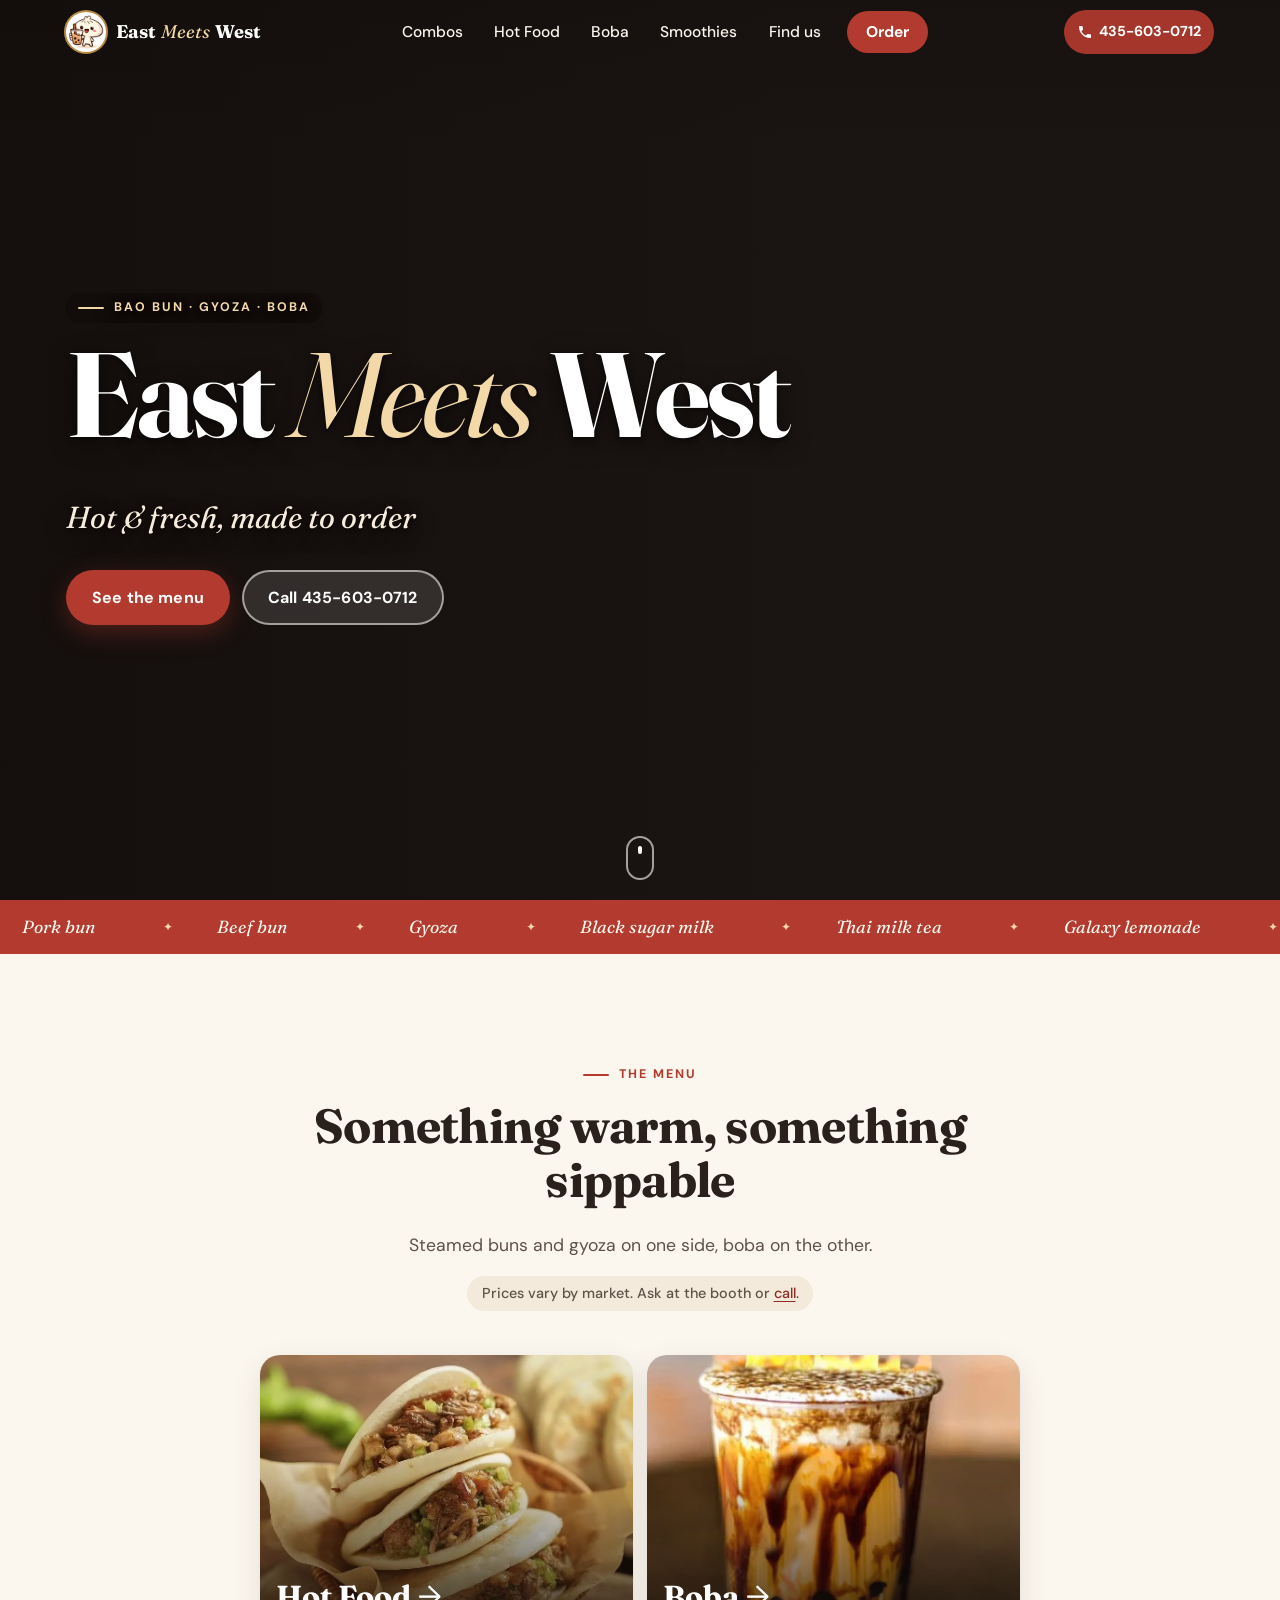
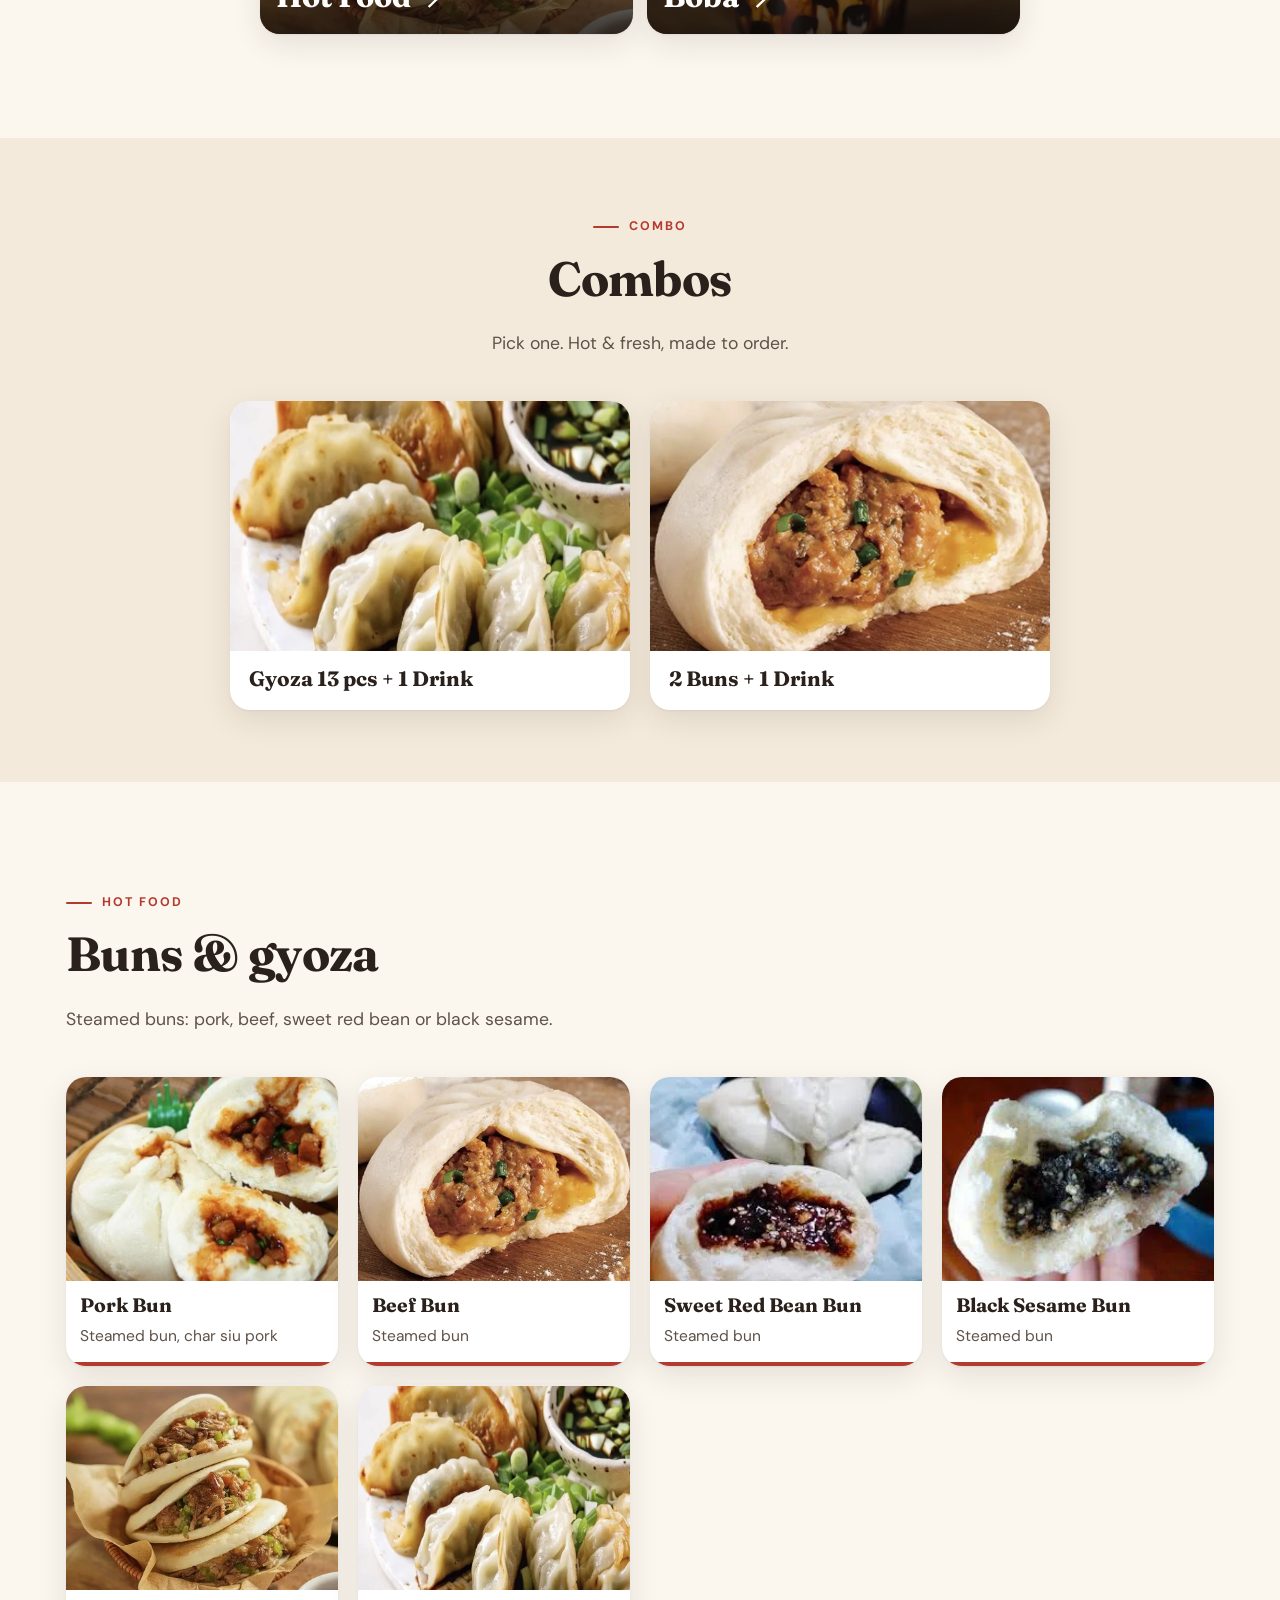
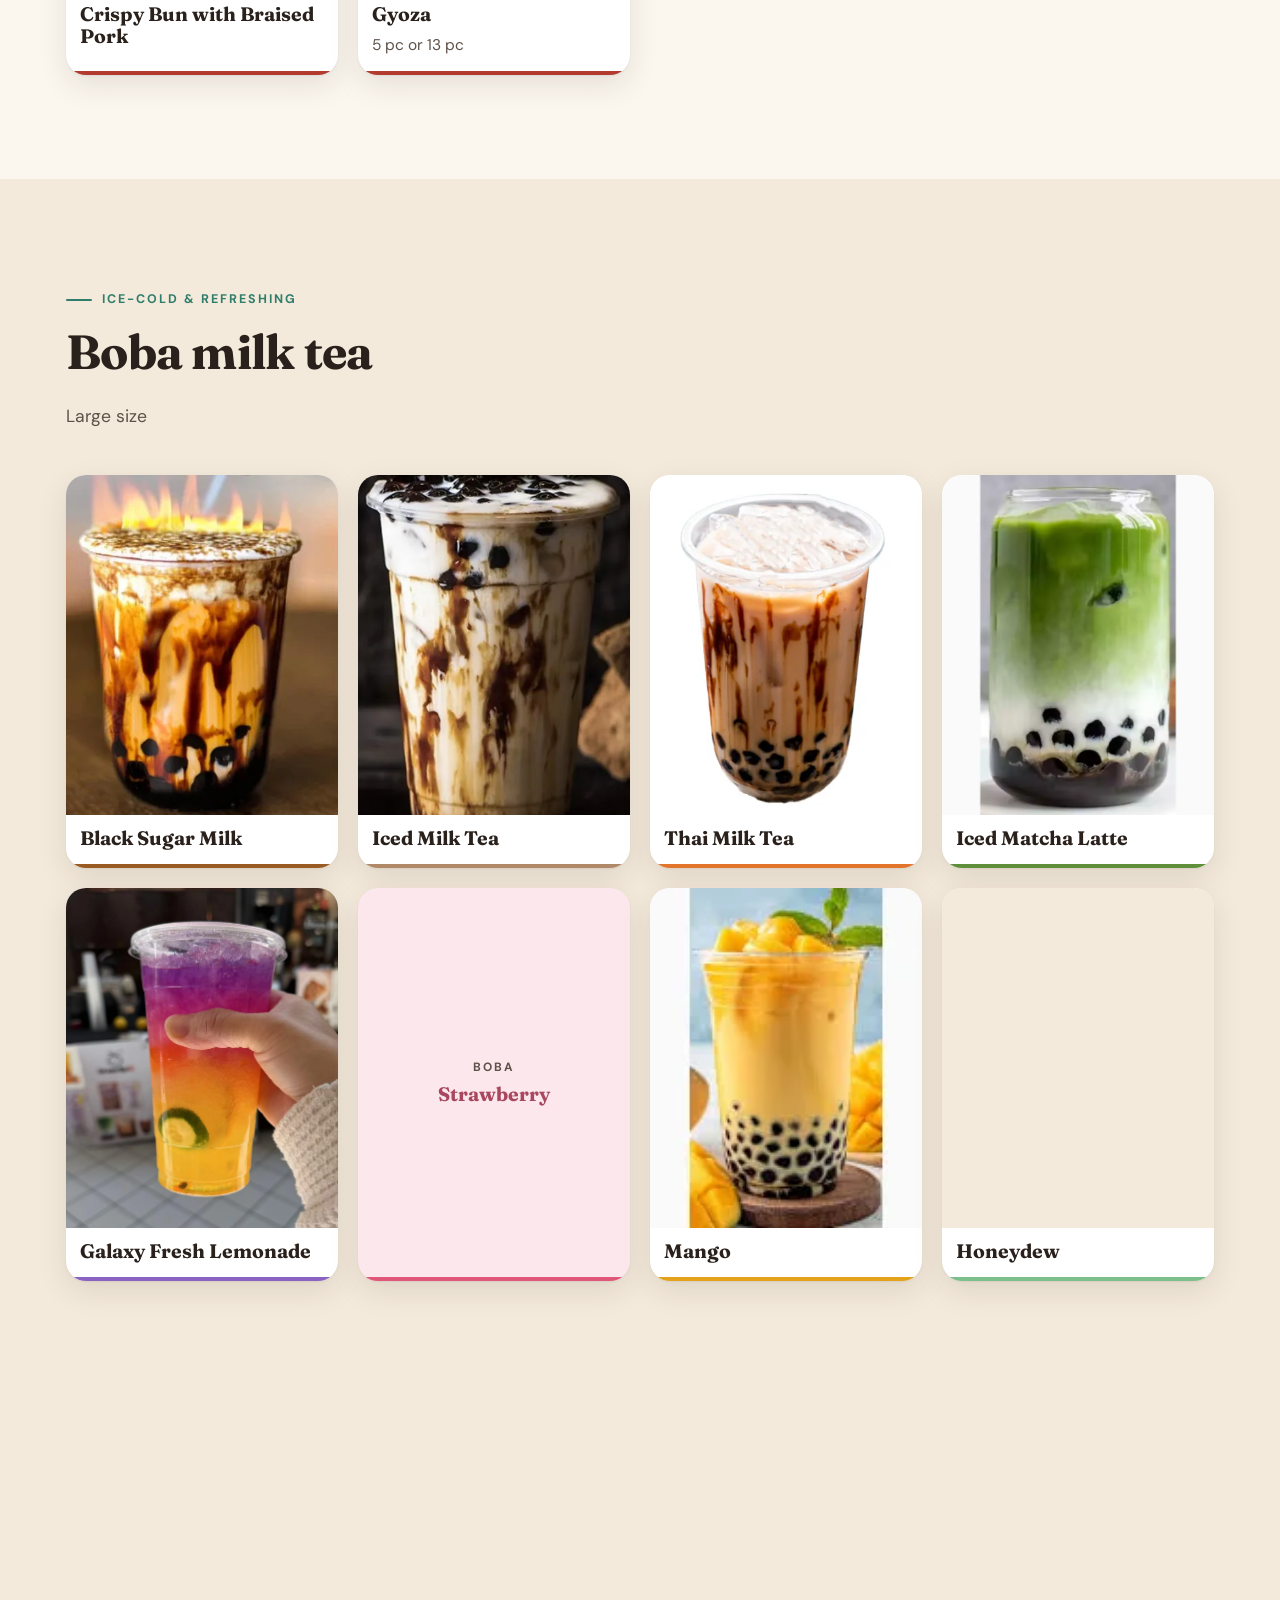
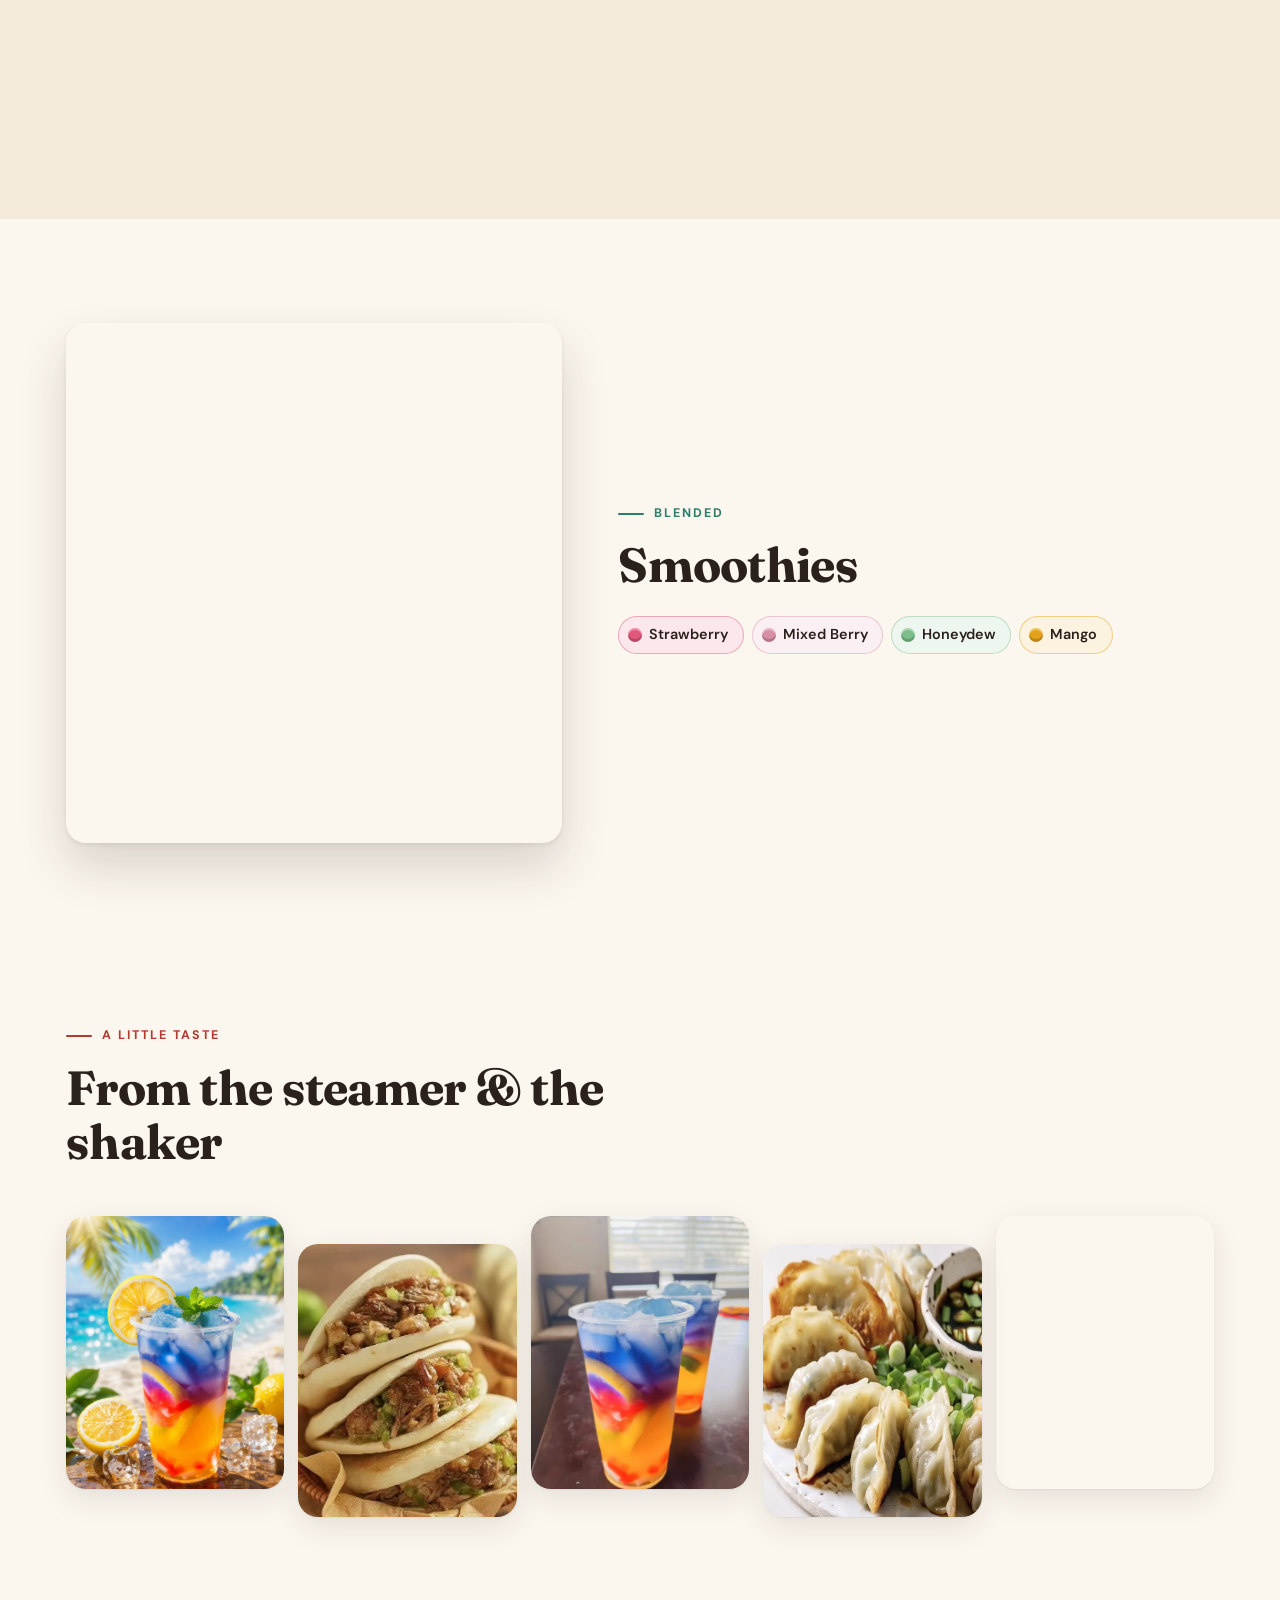
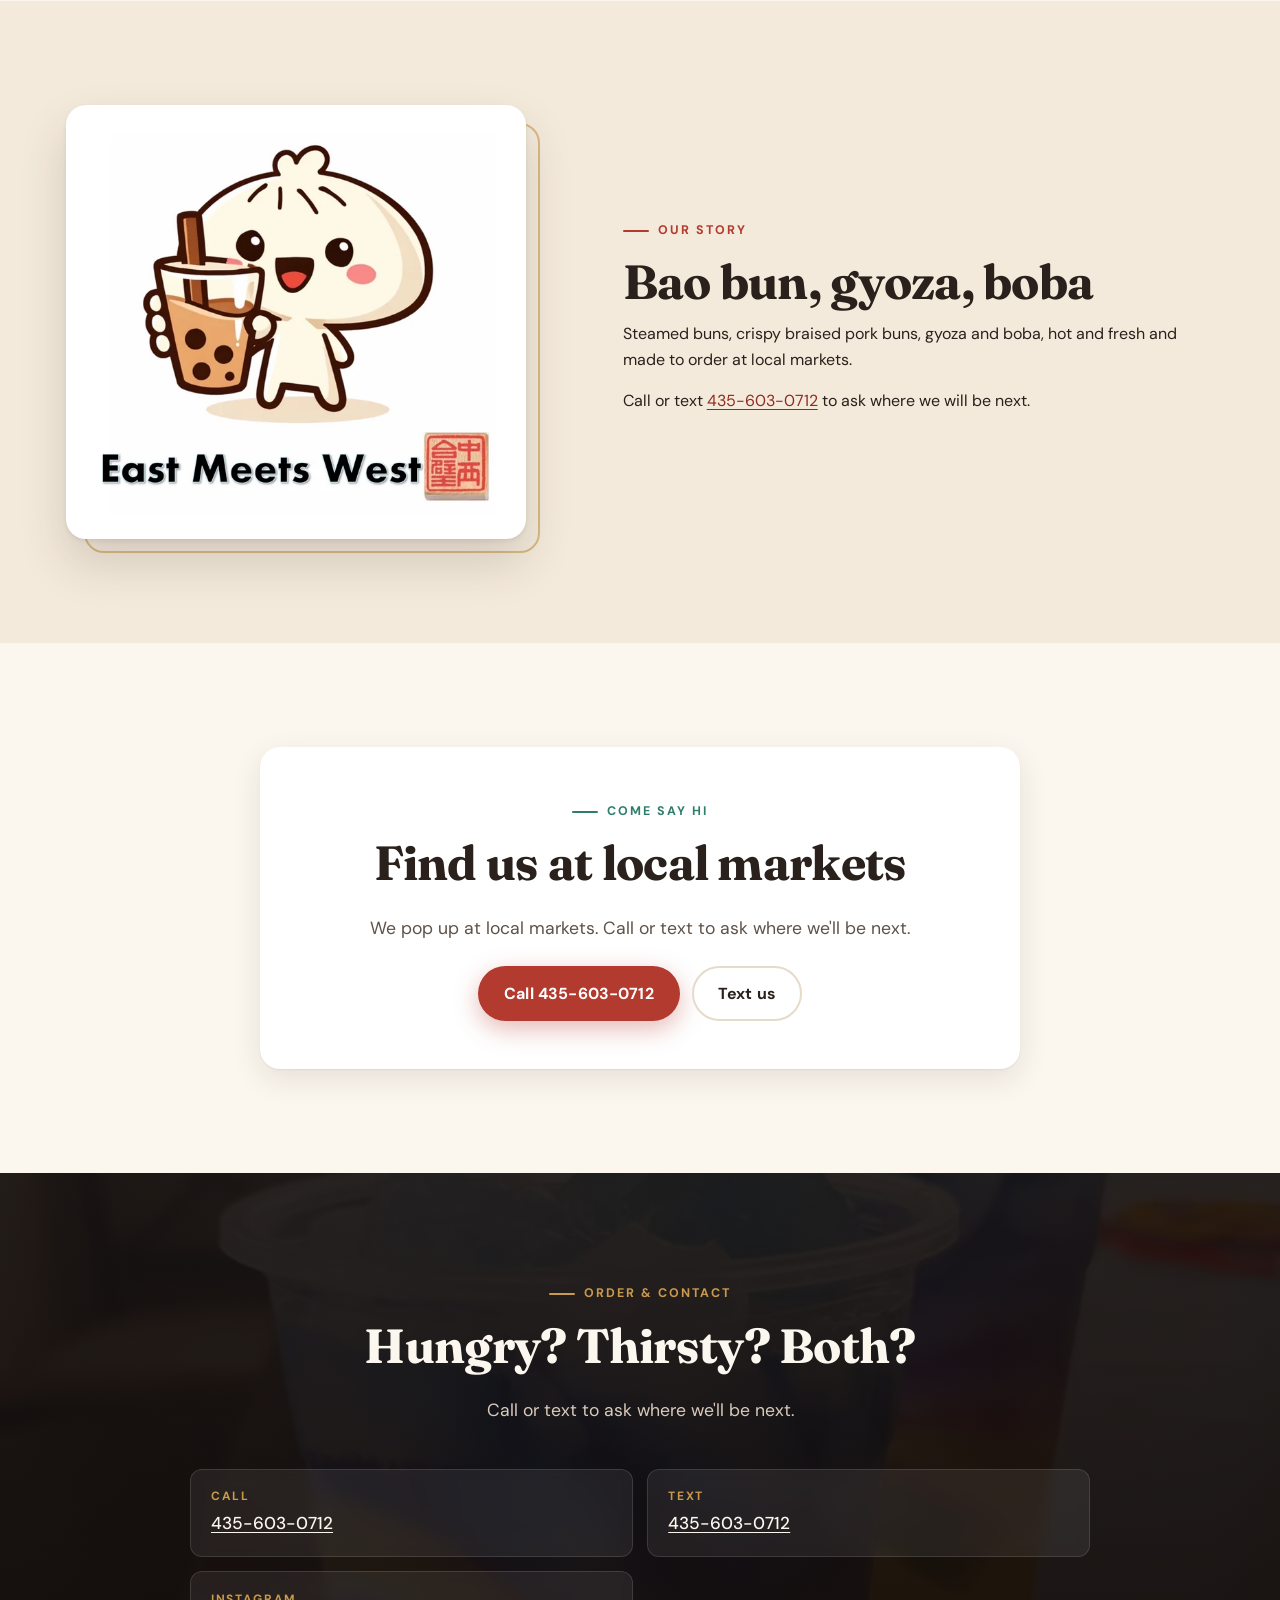
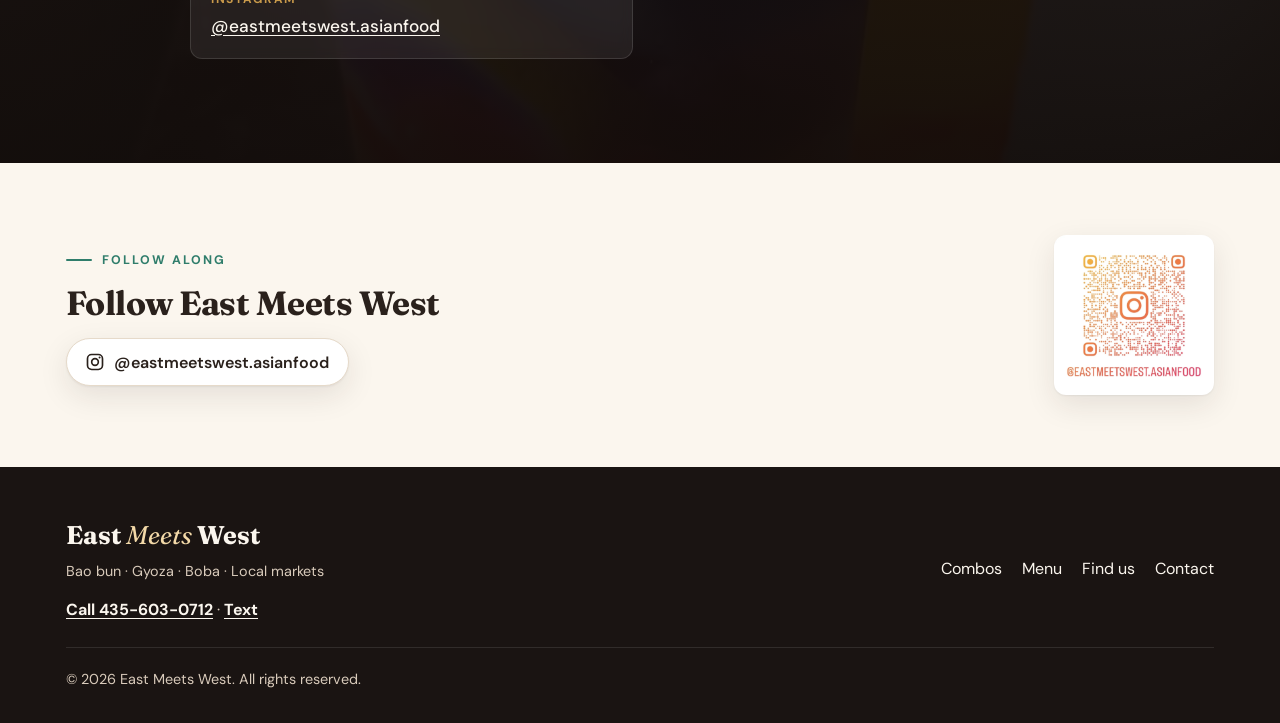
==== commit c3659263: "Real menu, owner photos, markets + call/text 435-603-0712, no prices, enhanced hero" ====
--- a/index.html
+++ b/index.html
@@ -1,630 +1,468 @@
-<!doctype html>
-<html lang="en" class="no-js">
-<head>
-  <meta charset="utf-8">
-  <meta name="viewport" content="width=device-width, initial-scale=1">
-
-  <!-- ============================================================
-       SEO. Values in [BRACKETS] are placeholders; see README.md, section A.
-       ============================================================ -->
-  <title>East Meets West | Hot Buns &amp; Handcrafted Boba</title><!-- Add the city once known, e.g. "East Meets West | Buns & Boba | [CITY]" -->
-  <meta name="description" content="East Meets West serves hot steamed buns and handcrafted boba: milk teas, fruit teas and matcha, made your way with pearls, popping boba or jelly.">
-  <link rel="canonical" href="https://eastmeetswest.us/">
-  <meta name="theme-color" content="#1A1412">
-  <meta name="color-scheme" content="light dark">
-
-  <!-- Open Graph / social sharing preview -->
-  <meta property="og:type" content="website">
-  <meta property="og:site_name" content="East Meets West">
-  <meta property="og:title" content="East Meets West | Hot Buns &amp; Handcrafted Boba">
-  <meta property="og:description" content="Hot steamed buns and handcrafted boba. See the menu and build your own drink.">
-  <meta property="og:url" content="https://eastmeetswest.us/">
-  <meta property="og:image" content="https://eastmeetswest.us/assets/images/og-image.jpg">
-  <meta property="og:image:width" content="1200">
-  <meta property="og:image:height" content="630">
-  <meta property="og:image:alt" content="Stacks of bamboo steamer baskets filled with fluffy white steamed buns">
-  <meta name="twitter:card" content="summary_large_image">
-  <meta name="twitter:image" content="https://eastmeetswest.us/assets/images/og-image.jpg">
-
-  <!-- Favicon (replace assets/favicon.svg with the real logo mark) -->
-  <link rel="icon" href="assets/favicon.svg" type="image/svg+xml">
-  <!-- [PHOTO: apple-touch-icon] add a 180x180 PNG at assets/apple-touch-icon.png, then uncomment:
-  <link rel="apple-touch-icon" href="assets/apple-touch-icon.png"> -->
-
-  <!-- Fonts: Fraunces (elegant display serif) + DM Sans (clean body) -->
-  <link rel="preconnect" href="https://fonts.googleapis.com">
-  <link rel="preconnect" href="https://fonts.gstatic.com" crossorigin>
-  <link href="https://fonts.googleapis.com/css2?family=DM+Sans:opsz,wght@9..40,400;9..40,500;9..40,700&family=Fraunces:ital,opsz,wght@0,9..144,500;0,9..144,700;1,9..144,400;1,9..144,600&display=swap" rel="stylesheet">
-
-  <link rel="preload" as="image" href="assets/images/hero.webp" type="image/webp">
-  <link rel="stylesheet" href="styles.css">
-  <script src="script.js" defer></script>
-
-  <!-- Structured data for Google (schema.org Restaurant).
-       Replace placeholders; DELETE any line you cannot fill truthfully
-       (fix trailing commas so the JSON stays valid). -->
-  <script type="application/ld+json">
-  {
-    "@context": "https://schema.org",
-    "@type": "Restaurant",
-    "name": "East Meets West",
-    "url": "https://eastmeetswest.us/",
-    "image": "https://eastmeetswest.us/assets/images/og-image.jpg",
-    "logo": "https://eastmeetswest.us/assets/favicon.svg",
-    "description": "Hot steamed buns and handcrafted boba.",
-    "servesCuisine": ["Boba tea", "Bubble tea", "Steamed buns"],
-    "priceRange": "[PRICE RANGE e.g. $ or $$]",
-    "telephone": "[PHONE e.g. +1-555-555-5555]",
-    "email": "[EMAIL]",
-    "address": {
-      "@type": "PostalAddress",
-      "streetAddress": "[STREET ADDRESS]",
-      "addressLocality": "[CITY]",
-      "addressRegion": "[STATE]",
-      "postalCode": "[ZIP]",
-      "addressCountry": "US"
-    },
-    "geo": {
-      "@type": "GeoCoordinates",
-      "latitude": "[LATITUDE]",
-      "longitude": "[LONGITUDE]"
-    },
-    "openingHoursSpecification": [
-      { "@type": "OpeningHoursSpecification", "dayOfWeek": ["Monday"], "opens": "[HH:MM]", "closes": "[HH:MM]" }
-    ],
-    "hasMenu": "https://eastmeetswest.us/#menu",
-    "acceptsReservations": "[true/false]",
-    "sameAs": [
-      "[INSTAGRAM URL]",
-      "[TIKTOK URL]",
-      "[FACEBOOK URL]"
-    ]
-  }
-  </script>
-</head>
-<body>
-  <a class="skip-link" href="#main">Skip to content</a>
-
-  <!-- ===================== HEADER / NAV ===================== -->
-  <header class="site-header" data-header>
-    <div class="container header-inner">
-      <a class="brand" href="#top" aria-label="East Meets West, home">
-        <!-- [LOGO] Replace this text mark with <img src="assets/images/logo.svg" alt="East Meets West" width="160" height="40"> -->
-        <span class="brand-mark" aria-hidden="true">EW</span>
-        <span class="brand-name">East <em>Meets</em> West</span>
-      </a>
-      <button class="nav-toggle" type="button" aria-expanded="false" aria-controls="site-nav">
-        <span class="nav-toggle-bar" aria-hidden="true"></span>
-        <span class="visually-hidden">Menu</span>
-      </button>
-      <nav id="site-nav" class="site-nav" aria-label="Main">
-        <ul>
-          <li><a href="#buns">Hot Buns</a></li>
-          <li><a href="#boba">Boba</a></li>
-          <li><a href="#build">Build yours</a></li>
-          <li><a href="#about">Our Story</a></li>
-          <li><a href="#visit">Visit</a></li>
-          <li><a href="#contact" class="nav-cta">Order</a></li>
-        </ul>
-      </nav>
-    </div>
-  </header>
-
-  <main id="main">
-
-    <!-- ===================== HERO ===================== -->
-    <section class="hero" id="top" aria-labelledby="hero-title">
-      <!-- Stock photo (Pexels). Replace with the owner's real photo: keep width/height in sync. -->
-      <img class="hero-img" src="assets/images/hero.webp" width="1920" height="1272"
-           alt="Stacks of bamboo steamer baskets filled with fluffy white steamed buns"
-           fetchpriority="high" decoding="async">
-      <div class="hero-overlay" aria-hidden="true"></div>
-      <div class="container hero-inner">
-        <p class="eyebrow eyebrow--light reveal">Buns &middot; Boba &middot; Good company</p>
-        <h1 id="hero-title" class="hero-title reveal">East <em>Meets</em> West</h1>
-        <p class="hero-tagline reveal">Hot buns &amp; handcrafted boba</p><!-- [TAGLINE] placeholder-safe default; replace with the owner's line if wanted -->
-        <div class="hero-actions reveal">
-          <a class="btn btn-primary" href="#menu">See the menu</a>
-          <a class="btn btn-glass" href="#visit">Find us</a>
-        </div>
-      </div>
-      <a class="hero-scroll" href="#menu" aria-label="Scroll to the menu"><span aria-hidden="true"></span></a>
-    </section>
-
-    <!-- Ticker strip (decorative words only, no claims) -->
-    <div class="ticker" aria-hidden="true">
-      <div class="ticker-track">
-        <span>Hot buns</span><span>Milk tea</span><span>Fruit tea</span><span>Matcha</span><span>Taro</span><span>Brown sugar</span><span>Thai tea</span><span>Mango</span>
-        <span>Hot buns</span><span>Milk tea</span><span>Fruit tea</span><span>Matcha</span><span>Taro</span><span>Brown sugar</span><span>Thai tea</span><span>Mango</span>
-      </div>
-    </div>
-
-    <!-- ===================== MENU ===================== -->
-    <div id="menu" class="menu-anchor"></div>
-
-    <section class="section menu-intro" aria-labelledby="menu-title">
-      <div class="container">
-        <header class="section-head section-head--center reveal">
-          <p class="eyebrow eyebrow--red">The menu</p>
-          <h2 id="menu-title">Something warm, something sippable</h2>
-          <p class="section-lede">Pillowy steamed buns on one side, colorful boba on the other. Pick one of each.</p>
-          <p class="price-note">Prices are coming soon. <!-- Replace each "$—" with the real price, e.g. $5.50 --></p>
-        </header>
-        <div class="menu-jump reveal">
-          <a class="jump-card jump-card--buns" href="#buns">
-            <img src="assets/images/bun-classic-pork.webp" width="900" height="675" loading="lazy" decoding="async" alt="">
-            <span>Hot Buns</span>
-          </a>
-          <a class="jump-card jump-card--boba" href="#boba">
-            <img src="assets/images/boba-brown-sugar.webp" width="900" height="675" loading="lazy" decoding="async" alt="">
-            <span>Boba</span>
-          </a>
-        </div>
-      </div>
-    </section>
-
-    <!-- ---------- HOT BUNS ----------
-         TO ADD A CARD: copy one whole <article class="menu-card"> ... </article> block.
-         TO REMOVE A CARD: delete the whole <article> block.
-         Names and descriptions marked (sample) are generic filler; replace with the real menu. -->
-    <section class="section section--warm" id="buns" aria-labelledby="buns-title">
-      <div class="container">
-        <header class="section-head reveal">
-          <p class="eyebrow eyebrow--red">Steamed &amp; soft</p>
-          <h2 id="buns-title">Hot Buns</h2>
-          <p class="section-lede">Fluffy, warm and made for eating right away.</p><!-- (sample) -->
-        </header>
-
-        <div class="menu-grid">
-          <!-- (sample) -->
-          <article class="menu-card reveal">
-            <div class="menu-card-media">
-              <img src="assets/images/bun-classic-pork.webp" width="900" height="675" loading="lazy" decoding="async"
-                   alt="Two round white steamed buns in a bamboo steamer lined with paper">
-            </div>
-            <div class="menu-card-body">
-              <div class="menu-card-top">
-                <h3>Classic Pork Bun</h3>
-                <p class="price">$&mdash;</p>
-              </div>
-              <p class="desc">A soft, pleated steamed bun with a savory seasoned pork filling.</p>
-              <span class="tag">Classic</span>
-            </div>
-          </article>
-
-          <!-- (sample) -->
-          <article class="menu-card reveal">
-            <div class="menu-card-media">
-              <img src="assets/images/bun-bbq-pork-bao.webp" width="900" height="675" loading="lazy" decoding="async"
-                   alt="Folded bao buns filled with glazed meat, sauce and microgreens in a bamboo steamer">
-            </div>
-            <div class="menu-card-body">
-              <div class="menu-card-top">
-                <h3>BBQ Pork Bao</h3>
-                <p class="price">$&mdash;</p>
-              </div>
-              <p class="desc">Sweet and smoky barbecue pork tucked into a folded, pillowy bao.</p>
-            </div>
-          </article>
-
-          <!-- (sample) -->
-          <article class="menu-card reveal">
-            <div class="menu-card-media">
-              <img src="assets/images/bun-custard.webp" width="900" height="675" loading="lazy" decoding="async"
-                   alt="Smooth white steamed buns resting in a bamboo steamer">
-            </div>
-            <div class="menu-card-body">
-              <div class="menu-card-top">
-                <h3>Custard Bun</h3>
-                <p class="price">$&mdash;</p>
-              </div>
-              <p class="desc">A sweet bun with a warm, silky custard center.</p>
-              <span class="tag tag--gold">Sweet</span>
-            </div>
-          </article>
-
-          <!-- (sample) -->
-          <article class="menu-card reveal">
-            <div class="menu-card-media">
-              <img src="assets/images/bun-veggie.webp" width="900" height="675" loading="lazy" decoding="async"
-                   alt="A tray of fluffy steamed buns, each topped with a small red mark">
-            </div>
-            <div class="menu-card-body">
-              <div class="menu-card-top">
-                <h3>Veggie Bun</h3>
-                <p class="price">$&mdash;</p>
-              </div>
-              <p class="desc">Tender vegetables and mushrooms in a soft steamed bun.</p>
-              <!-- Only add a dietary tag (e.g. Vegetarian) once the recipe is confirmed. -->
-            </div>
-          </article>
-        </div>
-      </div>
-    </section>
-
-    <!-- ---------- BOBA ---------- Same card pattern as Hot Buns.
-         Each card has a data-flavor that colors its accent: brown-sugar, taro, matcha, mango,
-         strawberry, thai, lychee, honeydew, fruit, milk-tea. -->
-    <section class="section" id="boba" aria-labelledby="boba-title">
-      <div class="container">
-        <header class="section-head reveal">
-          <p class="eyebrow eyebrow--jade">Bubble tea</p>
-          <h2 id="boba-title">Boba</h2>
-          <p class="section-lede">Creamy milk teas, bright fruit teas and everything in between.</p><!-- (sample) -->
-        </header>
-
-        <!-- Flavor chips (sample list). Add or remove <li> items freely. -->
-        <ul class="chips reveal" aria-label="Boba flavors">
-          <li class="chip" data-flavor="brown-sugar">Brown Sugar</li>
-          <li class="chip" data-flavor="taro">Taro</li>
-          <li class="chip" data-flavor="matcha">Matcha</li>
-          <li class="chip" data-flavor="mango">Mango</li>
-          <li class="chip" data-flavor="strawberry">Strawberry</li>
-          <li class="chip" data-flavor="thai">Thai Tea</li>
-          <li class="chip" data-flavor="lychee">Lychee</li>
-          <li class="chip" data-flavor="honeydew">Honeydew</li>
-          <li class="chip" data-flavor="milk-tea">Classic Milk Tea</li>
-        </ul>
-
-        <div class="menu-grid menu-grid--boba">
-          <!-- (sample) -->
-          <article class="menu-card reveal" data-flavor="brown-sugar">
-            <div class="menu-card-media">
-              <img src="assets/images/boba-brown-sugar.webp" width="900" height="675" loading="lazy" decoding="async"
-                   alt="Creamy milk tea with dark tapioca pearls in a glass with a gold straw">
-            </div>
-            <div class="menu-card-body">
-              <div class="menu-card-top">
-                <h3>Brown Sugar Boba</h3>
-                <p class="price">$&mdash;</p>
-              </div>
-              <p class="desc">Fresh milk swirled with caramel-dark brown sugar syrup and chewy pearls.</p>
-              <span class="tag tag--flavor">Brown sugar</span>
-            </div>
-          </article>
-
-          <!-- (sample) -->
-          <article class="menu-card reveal" data-flavor="taro">
-            <div class="menu-card-media">
-              <img src="assets/images/boba-taro.webp" width="900" height="675" loading="lazy" decoding="async"
-                   alt="Purple taro milk tea with a sprinkle-coated rim beside a pool">
-            </div>
-            <div class="menu-card-body">
-              <div class="menu-card-top">
-                <h3>Taro Milk Tea</h3>
-                <p class="price">$&mdash;</p>
-              </div>
-              <p class="desc">Nutty, lightly sweet taro blended into a smooth lavender milk tea.</p>
-              <span class="tag tag--flavor">Taro</span>
-            </div>
-          </article>
-
-          <!-- (sample) -->
-          <article class="menu-card reveal" data-flavor="matcha">
-            <div class="menu-card-media">
-              <img src="assets/images/boba-matcha.webp" width="900" height="675" loading="lazy" decoding="async"
-                   alt="Iced matcha latte in a glass next to a bamboo whisk">
-            </div>
-            <div class="menu-card-body">
-              <div class="menu-card-top">
-                <h3>Matcha Latte</h3>
-                <p class="price">$&mdash;</p>
-              </div>
-              <p class="desc">Earthy green tea whisked into creamy milk over ice.</p>
-              <span class="tag tag--flavor">Matcha</span>
-            </div>
-          </article>
-
-          <!-- (sample) -->
-          <article class="menu-card reveal" data-flavor="mango">
-            <div class="menu-card-media">
-              <img src="assets/images/boba-mango.webp" width="900" height="675" loading="lazy" decoding="async"
-                   alt="Tall glass of pale yellow tea with tapioca pearls and a citrus twist">
-            </div>
-            <div class="menu-card-body">
-              <div class="menu-card-top">
-                <h3>Mango Fruit Tea</h3>
-                <p class="price">$&mdash;</p>
-              </div>
-              <p class="desc">Sunny mango shaken with tea and ice. Great with popping boba.</p>
-              <span class="tag tag--flavor">Mango</span>
-            </div>
-          </article>
-
-          <!-- (sample) -->
-          <article class="menu-card reveal" data-flavor="thai">
-            <div class="menu-card-media">
-              <img src="assets/images/boba-thai-tea.webp" width="900" height="675" loading="lazy" decoding="async"
-                   alt="Orange Thai milk tea being poured over tapioca pearls, with a dish of pearls beside it">
-            </div>
-            <div class="menu-card-body">
-              <div class="menu-card-top">
-                <h3>Thai Tea</h3>
-                <p class="price">$&mdash;</p>
-              </div>
-              <p class="desc">Bold, spiced black tea with a creamy finish and that signature orange glow.</p>
-              <span class="tag tag--flavor">Thai tea</span>
-            </div>
-          </article>
-
-          <!-- (sample) -->
-          <article class="menu-card reveal" data-flavor="strawberry">
-            <div class="menu-card-media">
-              <img src="assets/images/boba-strawberry.webp" width="900" height="675" loading="lazy" decoding="async"
-                   alt="Glass of pink strawberry milk with strawberry pieces">
-            </div>
-            <div class="menu-card-body">
-              <div class="menu-card-top">
-                <h3>Strawberry Milk</h3>
-                <p class="price">$&mdash;</p>
-              </div>
-              <p class="desc">Sweet strawberry and cold milk. Pretty in pink, caffeine-free.</p>
-              <span class="tag tag--flavor">Strawberry</span>
-            </div>
-          </article>
-
-          <!-- (sample) -->
-          <article class="menu-card reveal" data-flavor="fruit">
-            <div class="menu-card-media">
-              <img src="assets/images/boba-fruit-tea.webp" width="900" height="675" loading="lazy" decoding="async"
-                   alt="Two iced fruit teas with kiwi and strawberry pieces, seen from above">
-            </div>
-            <div class="menu-card-body">
-              <div class="menu-card-top">
-                <h3>Lychee Green Tea</h3>
-                <p class="price">$&mdash;</p>
-              </div>
-              <p class="desc">Light jasmine green tea with floral lychee. Add jelly for extra fun.</p>
-              <span class="tag tag--flavor">Fruit tea</span>
-            </div>
-          </article>
-
-          <!-- (sample) -->
-          <article class="menu-card reveal" data-flavor="honeydew">
-            <div class="menu-card-media">
-              <img src="assets/images/gallery-boba-trio.webp" width="640" height="800" loading="lazy" decoding="async"
-                   alt="Three tall boba drinks in taro, green and pink with tapioca pearls">
-            </div>
-            <div class="menu-card-body">
-              <div class="menu-card-top">
-                <h3>Honeydew Smoothie</h3>
-                <p class="price">$&mdash;</p>
-              </div>
-              <p class="desc">Blended honeydew melon, icy and refreshing.</p>
-              <span class="tag tag--flavor">Honeydew</span>
-            </div>
-          </article>
-        </div>
-      </div>
-    </section>
-
-    <!-- ===================== BUILD YOUR BOBA ===================== -->
-    <section class="section section--ink" id="build" aria-labelledby="build-title">
-      <div class="container">
-        <header class="section-head section-head--center section-head--light reveal">
-          <p class="eyebrow eyebrow--gold">Make it yours</p>
-          <h2 id="build-title">Build your boba</h2>
-          <p class="section-lede">Three easy steps to your perfect cup.</p>
-        </header>
-
-        <!-- Options below are (sample). Replace with the real bases, flavors and toppings. -->
-        <ol class="build">
-          <li class="build-step reveal">
-            <div class="build-icon" aria-hidden="true">
-              <svg viewBox="0 0 64 64"><path d="M18 14h28l-3.5 40a4 4 0 0 1-4 3.6h-13a4 4 0 0 1-4-3.6z" fill="none" stroke="currentColor" stroke-width="3" stroke-linejoin="round"/><path d="M20.2 30h23.6l-2 22.6H22.2z" fill="currentColor" opacity=".35"/><path d="M40 14 46 4" stroke="currentColor" stroke-width="3" stroke-linecap="round"/></svg>
-            </div>
-            <span class="build-num">Step 1</span>
-            <h3>Pick a tea base</h3>
-            <ul class="mini-list">
-              <li>Black tea</li><li>Jasmine green</li><li>Oolong</li><li>Milk (no tea)</li>
-            </ul>
-          </li>
-          <li class="build-arrow" aria-hidden="true"></li>
-          <li class="build-step reveal">
-            <div class="build-icon" aria-hidden="true">
-              <svg viewBox="0 0 64 64"><circle cx="22" cy="24" r="10" fill="#9B7BC8"/><circle cx="42" cy="24" r="10" fill="#7FA650"/><circle cx="22" cy="44" r="10" fill="#F2B632"/><circle cx="42" cy="44" r="10" fill="#E86F8A"/></svg>
-            </div>
-            <span class="build-num">Step 2</span>
-            <h3>Choose a flavor</h3>
-            <ul class="chips chips--compact">
-              <li class="chip" data-flavor="taro">Taro</li>
-              <li class="chip" data-flavor="matcha">Matcha</li>
-              <li class="chip" data-flavor="mango">Mango</li>
-              <li class="chip" data-flavor="strawberry">Strawberry</li>
-              <li class="chip" data-flavor="brown-sugar">Brown Sugar</li>
-              <li class="chip" data-flavor="thai">Thai</li>
-            </ul>
-          </li>
-          <li class="build-arrow" aria-hidden="true"></li>
-          <li class="build-step reveal">
-            <div class="build-icon" aria-hidden="true">
-              <svg viewBox="0 0 64 64"><circle cx="16" cy="40" r="7" fill="#2A1A12"/><circle cx="28" cy="46" r="7" fill="#3A2418"/><circle cx="22" cy="30" r="6" fill="#4A2E1E"/><circle cx="44" cy="22" r="7" fill="#F2B632" opacity=".9"/><circle cx="41.5" cy="19.5" r="2" fill="#fff" opacity=".7"/><rect x="38" y="36" width="16" height="16" rx="3" fill="#7FA650" opacity=".75"/></svg>
-            </div>
-            <span class="build-num">Step 3</span>
-            <h3>Add toppings</h3>
-            <ul class="mini-list">
-              <li>Tapioca pearls</li><li>Popping boba</li><li>Fruit jelly</li>
-            </ul>
-            <p class="build-note">Topping prices: $&mdash;</p>
-          </li>
-        </ol>
-
-        <figure class="pearls reveal">
-          <img src="assets/images/tapioca-pearls.webp" width="900" height="675" loading="lazy" decoding="async"
-               alt="Close-up of glossy dark tapioca pearls in a glass dish next to a milk tea">
-          <figcaption>Chewy, glossy, irresistible: the pearl is the point.</figcaption>
-        </figure>
-      </div>
-    </section>
-
-    <!-- ===================== GALLERY STRIP ===================== -->
-    <section class="section section--compact gallery-section" aria-labelledby="gallery-title">
-      <div class="container">
-        <header class="section-head reveal">
-          <p class="eyebrow eyebrow--red">A little taste</p>
-          <h2 id="gallery-title">From the steamer &amp; the shaker</h2>
-        </header>
-      </div>
-      <!-- Stock photos for now; swap in the owner's own photos (same 4:5 shape works best). -->
-      <ul class="gallery" tabindex="0" aria-label="Photo gallery, scroll sideways">
-        <li><img src="assets/images/gallery-bao-steamer.webp" width="640" height="800" loading="lazy" decoding="async" alt="Bao buns piled with sauce and fresh greens in a bamboo steamer"></li>
-        <li><img src="assets/images/gallery-colorful.webp" width="640" height="800" loading="lazy" decoding="async" alt="Iced tea, a purple taro drink and an iced coffee on a wooden board"></li>
-        <li><img src="assets/images/gallery-green-buns.webp" width="640" height="801" loading="lazy" decoding="async" alt="Pale green steamed buns lined up in a bamboo steamer"></li>
-        <li><img src="assets/images/gallery-boba-trio.webp" width="640" height="800" loading="lazy" decoding="async" alt="Three tall boba drinks with tapioca pearls against a pale blue wall"></li>
-        <li><img src="assets/images/gallery-steamer.webp" width="640" height="800" loading="lazy" decoding="async" alt="Open bamboo steamers with soft buns on a marble table"></li>
-      </ul>
-    </section>
-
-    <!-- ===================== ABOUT ===================== -->
-    <section class="section section--warm" id="about" aria-labelledby="about-title">
-      <div class="container about-inner">
-        <div class="about-media reveal">
-          <!-- [PHOTO: about] stock photo for now; use the owner, the team or the counter. -->
-          <img src="assets/images/about.webp" width="900" height="1125" loading="lazy" decoding="async"
-               alt="A glass of boba milk tea on a wooden counter in a warmly lit cafe">
-        </div>
-        <div class="about-copy reveal">
-          <p class="eyebrow eyebrow--red">Our story</p>
-          <h2 id="about-title">Two traditions, one counter</h2><!-- [ABOUT HEADLINE] -->
-          <p class="placeholder">[OUR STORY PARAGRAPH 1: who started East Meets West and why]</p>
-          <p class="placeholder">[OUR STORY PARAGRAPH 2: what "East meets West" means in your food]</p>
-          <p class="signature placeholder">[OWNER NAME], [TITLE]</p>
-        </div>
-      </div>
-    </section>
-
-    <!-- ===================== HOURS & LOCATION ===================== -->
-    <section class="section" id="visit" aria-labelledby="visit-title">
-      <div class="container">
-        <header class="section-head reveal">
-          <p class="eyebrow eyebrow--jade">Come say hi</p>
-          <h2 id="visit-title">Hours &amp; location</h2>
-        </header>
-
-        <div class="visit-grid">
-          <div class="card visit-card reveal">
-            <h3>Address</h3>
-            <address class="placeholder">
-              [STREET ADDRESS]<br>
-              [CITY], [STATE] [ZIP]
-            </address>
-            <p class="muted placeholder">[PARKING / ACCESS NOTE]</p>
-            <a class="btn btn-outline btn-sm" href="#visit" data-placeholder-link>Get directions</a><!-- set href to [GOOGLE MAPS DIRECTIONS LINK] -->
-
-            <h3 class="hours-title">Hours</h3>
-            <table class="hours">
-              <caption class="visually-hidden">Opening hours</caption>
-              <tbody>
-                <tr><th scope="row">Monday</th><td>[HOURS]</td></tr>
-                <tr><th scope="row">Tuesday</th><td>[HOURS]</td></tr>
-                <tr><th scope="row">Wednesday</th><td>[HOURS]</td></tr>
-                <tr><th scope="row">Thursday</th><td>[HOURS]</td></tr>
-                <tr><th scope="row">Friday</th><td>[HOURS]</td></tr>
-                <tr><th scope="row">Saturday</th><td>[HOURS]</td></tr>
-                <tr><th scope="row">Sunday</th><td>[HOURS]</td></tr>
-              </tbody>
-            </table>
-            <p class="muted small placeholder">[HOLIDAY HOURS NOTE, or delete this line]</p>
-          </div>
-
-          <div class="map-wrap reveal">
-            <!-- [MAP] Google Maps embed:
-                 1. Open Google Maps, search your address, click Share -> Embed a map -> Copy HTML.
-                 2. Paste only the src="..." value into the iframe below, uncomment it,
-                    and delete the <div class="map-placeholder"> block.
-
-            <iframe
-              src="[GOOGLE MAPS EMBED URL]"
-              title="Map showing East Meets West location"
-              width="600" height="450" style="border:0"
-              allowfullscreen loading="lazy"
-              referrerpolicy="no-referrer-when-downgrade"></iframe>
-            -->
-            <div class="map-placeholder" role="img" aria-label="Map placeholder">
-              <svg viewBox="0 0 48 48" aria-hidden="true"><path d="M24 4c-7.7 0-14 6.1-14 13.7C10 28 24 44 24 44s14-16 14-26.3C38 10.1 31.7 4 24 4z" fill="currentColor"/><circle cx="24" cy="18" r="5.5" fill="#fff"/></svg>
-              <span>[MAP: Google Maps embed]</span>
-            </div>
-          </div>
-        </div>
-      </div>
-    </section>
-
-    <!-- ===================== ORDER & CONTACT ===================== -->
-    <section class="section section--band" id="contact" aria-labelledby="contact-title">
-      <img class="band-bg" src="assets/images/gallery-boba-trio.webp" width="640" height="800" loading="lazy" decoding="async" alt="">
-      <div class="container band-inner">
-        <header class="section-head section-head--center section-head--light reveal">
-          <p class="eyebrow eyebrow--gold">Order &amp; contact</p>
-          <h2 id="contact-title">Hungry? Thirsty? Both?</h2>
-          <p class="section-lede placeholder">[CONTACT INTRO: pickup, delivery, catering, only what you actually offer]</p>
-        </header>
-
-        <ul class="contact-list reveal">
-          <li>
-            <span class="contact-label">Order online</span>
-            <a href="#contact" data-placeholder-link>[ORDER LINK TEXT]</a><!-- href: [ORDER LINK] -->
-          </li>
-          <li>
-            <span class="contact-label">Call</span>
-            <!-- Use tel: with digits only, e.g. tel:+15555555555 -->
-            <a href="#contact" data-placeholder-link>[PHONE]</a><!-- href: tel:[PHONE DIGITS] -->
-          </li>
-          <li>
-            <span class="contact-label">Email</span>
-            <a href="#contact" data-placeholder-link>[EMAIL]</a><!-- href: mailto:[EMAIL] -->
-          </li>
-          <li>
-            <span class="contact-label">Catering</span>
-            <a href="#contact" data-placeholder-link>[CATERING TEXT, or delete this item]</a>
-          </li>
-        </ul>
-      </div>
-    </section>
-
-    <!-- ===================== SOCIAL ===================== -->
-    <section class="section section--compact" id="social" aria-labelledby="social-title">
-      <div class="container social-inner reveal">
-        <div>
-          <p class="eyebrow eyebrow--jade">Follow along</p>
-          <h2 id="social-title" class="social-title">Follow East Meets West</h2><!-- [SOCIAL HEADLINE] -->
-        </div>
-        <!-- Replace each href with the real profile URL ([INSTAGRAM URL] etc.); delete any platform you don't use. -->
-        <ul class="social-list">
-          <li><a class="social-link" href="#social" rel="noopener" data-placeholder-link>
-            <svg viewBox="0 0 24 24" aria-hidden="true" focusable="false"><rect x="3" y="3" width="18" height="18" rx="5" fill="none" stroke="currentColor" stroke-width="2"/><circle cx="12" cy="12" r="4" fill="none" stroke="currentColor" stroke-width="2"/><circle cx="17.5" cy="6.5" r="1.2" fill="currentColor"/></svg>
-            <span>Instagram</span></a></li>
-          <li><a class="social-link" href="#social" rel="noopener" data-placeholder-link>
-            <svg viewBox="0 0 24 24" aria-hidden="true" focusable="false"><path d="M14 3v11.5a3.5 3.5 0 1 1-3.5-3.5" fill="none" stroke="currentColor" stroke-width="2" stroke-linecap="round"/><path d="M14 3c.4 2.6 2.2 4.4 5 4.6" fill="none" stroke="currentColor" stroke-width="2" stroke-linecap="round"/></svg>
-            <span>TikTok</span></a></li>
-          <li><a class="social-link" href="#social" rel="noopener" data-placeholder-link>
-            <svg viewBox="0 0 24 24" aria-hidden="true" focusable="false"><path d="M14 8h3V4h-3a4 4 0 0 0-4 4v2H7v4h3v7h4v-7h3l1-4h-4V8z" fill="currentColor"/></svg>
-            <span>Facebook</span></a></li>
-        </ul>
-      </div>
-    </section>
-
-  </main>
-
-  <!-- ===================== FOOTER ===================== -->
-  <footer class="site-footer">
-    <div class="container footer-inner">
-      <div>
-        <p class="footer-brand">East <em>Meets</em> West</p>
-        <p class="muted small">Hot buns &amp; handcrafted boba.</p><!-- [FOOTER LINE] e.g. add the city -->
-      </div>
-      <nav aria-label="Footer">
-        <ul class="footer-links">
-          <li><a href="#menu">Menu</a></li>
-          <li><a href="#build">Build your boba</a></li>
-          <li><a href="#visit">Hours &amp; location</a></li>
-          <li><a href="#contact">Contact</a></li>
-        </ul>
-      </nav>
-      <div class="footer-meta">
-        <p class="muted small">&copy; <span data-year>2026</span> East Meets West. All rights reserved.</p>
-        <p class="muted small">Photos: <a href="assets/images/CREDITS.md">Unsplash/Pexels</a></p>
-      </div>
-    </div>
-  </footer>
-</body>
-</html>
+<!doctype html>
+<html lang="en" class="no-js">
+<head>
+  <meta charset="utf-8">
+  <meta name="viewport" content="width=device-width, initial-scale=1">
+
+  <!-- Menu names and photos come from the owner's files (COMBO 7-13-2026.docx, BOBA Drink.docx,
+       drink&smoothies3.pdf and the photo folder), updated 2026-10-17.
+       Owner 2026-10-17: no prices on the site (they vary by market); no fixed address (local markets);
+       phone 435-603-0712 for call/text. -->
+  <title>East Meets West | Hot Buns &amp; Handcrafted Boba</title>
+  <meta name="description" content="East Meets West: steamed buns, crispy braised pork buns, gyoza and boba milk tea. Find us at local markets. Call or text 435-603-0712.">
+  <link rel="canonical" href="https://eastmeetswest.us/">
+  <meta name="theme-color" content="#1A1412">
+  <meta name="color-scheme" content="light dark">
+
+  <!-- Open Graph / social sharing preview -->
+  <meta property="og:type" content="website">
+  <meta property="og:site_name" content="East Meets West">
+  <meta property="og:title" content="East Meets West | Hot Buns &amp; Handcrafted Boba">
+  <meta property="og:description" content="Steamed buns, gyoza and boba milk tea. See the menu and combos.">
+  <meta property="og:url" content="https://eastmeetswest.us/">
+  <meta property="og:image" content="https://eastmeetswest.us/assets/images/og-image.jpg">
+  <meta property="og:image:width" content="1200">
+  <meta property="og:image:height" content="630">
+  <meta property="og:image:alt" content="Steamed char siu bao split open to show the pork filling">
+  <meta name="twitter:card" content="summary_large_image">
+  <meta name="twitter:image" content="https://eastmeetswest.us/assets/images/og-image.jpg">
+
+  <link rel="icon" href="assets/favicon-32.png" sizes="32x32" type="image/png">
+  <link rel="icon" href="assets/favicon-48.png" sizes="48x48" type="image/png">
+  <link rel="apple-touch-icon" href="assets/apple-touch-icon.png">
+
+  <!-- Fonts: Fraunces (display serif) + DM Sans (body) -->
+  <link rel="preconnect" href="https://fonts.googleapis.com">
+  <link rel="preconnect" href="https://fonts.gstatic.com" crossorigin>
+  <link href="https://fonts.googleapis.com/css2?family=DM+Sans:opsz,wght@9..40,400;9..40,500;9..40,700&family=Fraunces:ital,opsz,wght@0,9..144,500;0,9..144,700;1,9..144,400;1,9..144,600&display=swap" rel="stylesheet">
+
+  <link rel="preload" as="image" type="image/webp" media="(max-width: 767px)" imagesrcset="assets/images/hero-buns-mobile-800.webp 800w, assets/images/hero-buns-mobile-1200.webp 1200w" imagesizes="100vw">
+  <link rel="preload" as="image" type="image/webp" media="(min-width: 768px)" imagesrcset="assets/images/hero-buns-1200.webp 1200w, assets/images/hero-buns-1920.webp 1920w" imagesizes="100vw">
+  <link rel="stylesheet" href="styles.css">
+  <script src="script.js" defer></script>
+
+  <!-- Structured data. Only facts from the owner are included (no fixed address: she sells at local markets). -->
+  <script type="application/ld+json">
+  {
+    "@context": "https://schema.org",
+    "@type": "Restaurant",
+    "name": "East Meets West",
+    "url": "https://eastmeetswest.us/",
+    "image": "https://eastmeetswest.us/assets/images/og-image.jpg",
+    "logo": "https://eastmeetswest.us/assets/images/logo.webp",
+    "description": "Steamed buns, crispy braised pork buns, gyoza and boba milk tea, sold at local markets.",
+    "telephone": "+1-435-603-0712",
+    "servesCuisine": ["Bubble tea", "Steamed buns", "Gyoza"],
+    "hasMenu": "https://eastmeetswest.us/#menu",
+    "sameAs": ["https://www.instagram.com/eastmeetswest.asianfood/"]
+  }
+  </script>
+</head>
+<body>
+  <a class="skip-link" href="#main">Skip to content</a>
+
+  <!-- ===================== HEADER / NAV ===================== -->
+  <header class="site-header" data-header>
+    <div class="container header-inner">
+      <a class="brand" href="#top" aria-label="East Meets West, home">
+        <img class="brand-logo" src="assets/images/logo-mark.png" width="192" height="192" alt="">
+        <span class="brand-name">East <em>Meets</em> West</span>
+      </a>
+      <a class="header-call" href="tel:+14356030712" aria-label="Call East Meets West at 435-603-0712">
+        <svg viewBox="0 0 24 24" aria-hidden="true" focusable="false"><path d="M6.6 10.8a15.1 15.1 0 0 0 6.6 6.6l2.2-2.2a1 1 0 0 1 1-.25 11.4 11.4 0 0 0 3.6.57 1 1 0 0 1 1 1V20a1 1 0 0 1-1 1A17 17 0 0 1 3 4a1 1 0 0 1 1-1h3.5a1 1 0 0 1 1 1c0 1.25.2 2.45.57 3.57a1 1 0 0 1-.25 1z" fill="currentColor"/></svg>
+        <span>435-603-0712</span>
+      </a>
+      <button class="nav-toggle" type="button" aria-expanded="false" aria-controls="site-nav">
+        <span class="nav-toggle-bar" aria-hidden="true"></span>
+        <span class="visually-hidden">Menu</span>
+      </button>
+      <nav id="site-nav" class="site-nav" aria-label="Main">
+        <ul>
+          <li><a href="#combos">Combos</a></li>
+          <li><a href="#buns">Hot Food</a></li>
+          <li><a href="#boba">Boba</a></li>
+          <li><a href="#smoothies">Smoothies</a></li>
+          <li><a href="#visit">Find us</a></li>
+          <li><a href="#contact" class="nav-cta">Order</a></li>
+        </ul>
+      </nav>
+    </div>
+  </header>
+
+  <main id="main">
+
+    <!-- ===================== HERO ===================== -->
+    <section class="hero" id="top" aria-labelledby="hero-title">
+      <picture>
+        <source media="(max-width: 767px)" type="image/webp"
+                srcset="assets/images/hero-buns-mobile-800.webp 800w, assets/images/hero-buns-mobile-1200.webp 1200w" sizes="100vw">
+        <source type="image/webp"
+                srcset="assets/images/hero-buns-1200.webp 1200w, assets/images/hero-buns-1920.webp 1920w" sizes="100vw">
+        <img class="hero-img" src="assets/images/hero-buns-1920.webp" width="1920" height="1080"
+             alt="Steamed char siu bao in a bamboo steamer, split open to show the pork filling"
+             fetchpriority="high" decoding="async">
+      </picture>
+      <div class="hero-overlay" aria-hidden="true"></div>
+      <div class="container hero-inner">
+        <p class="eyebrow eyebrow--light reveal">Bao bun &middot; Gyoza &middot; Boba</p>
+        <h1 id="hero-title" class="hero-title reveal">East <em>Meets</em> West</h1>
+        <p class="hero-tagline reveal">Hot &amp; fresh, made to order</p>
+        <div class="hero-actions reveal">
+          <a class="btn btn-primary" href="#menu">See the menu</a>
+          <a class="btn btn-glass" href="tel:+14356030712">Call 435-603-0712</a>
+        </div>
+      </div>
+      <a class="hero-scroll" href="#menu" aria-label="Scroll to the menu"><span aria-hidden="true"></span></a>
+    </section>
+
+    <!-- Ticker strip (decorative; real menu item names) -->
+    <div class="ticker" aria-hidden="true">
+      <div class="ticker-track">
+        <span>Pork bun</span><span>Beef bun</span><span>Gyoza</span><span>Black sugar milk</span><span>Thai milk tea</span><span>Galaxy lemonade</span><span>Taro</span><span>Matcha latte</span>
+        <span>Pork bun</span><span>Beef bun</span><span>Gyoza</span><span>Black sugar milk</span><span>Thai milk tea</span><span>Galaxy lemonade</span><span>Taro</span><span>Matcha latte</span>
+      </div>
+    </div>
+
+    <!-- ===================== MENU ===================== -->
+    <div id="menu" class="menu-anchor"></div>
+
+    <section class="section menu-intro" aria-labelledby="menu-title">
+      <div class="container">
+        <header class="section-head section-head--center reveal">
+          <p class="eyebrow eyebrow--red">The menu</p>
+          <h2 id="menu-title">Something warm, something sippable</h2>
+          <p class="section-lede">Steamed buns and gyoza on one side, boba on the other.</p>
+          <p class="price-note">Prices vary by market. Ask at the booth or <a href="tel:+14356030712">call</a>.</p>
+        </header>
+        <div class="menu-jump reveal">
+          <a class="jump-card jump-card--buns" href="#buns">
+            <img src="assets/images/bun-crispy-braised-pork.webp" width="840" height="599" loading="lazy" decoding="async" alt="">
+            <span>Hot Food</span>
+          </a>
+          <a class="jump-card jump-card--boba" href="#boba">
+            <img src="assets/images/boba-black-sugar-milk.webp" width="491" height="490" loading="lazy" decoding="async" alt="">
+            <span>Boba</span>
+          </a>
+        </div>
+      </div>
+    </section>
+
+    <!-- ===================== COMBOS (COMBO 7-13-2026.docx) ===================== -->
+    <section class="section section--compact section--warm" id="combos" aria-labelledby="combos-title">
+      <div class="container">
+        <header class="section-head section-head--center reveal">
+          <p class="eyebrow eyebrow--red">Combo</p>
+          <h2 id="combos-title">Combos</h2>
+          <p class="section-lede">Pick one. Hot &amp; fresh, made to order.</p>
+        </header>
+        <div class="combo-grid">
+          <article class="combo-card reveal">
+            <img src="assets/images/gyoza-potstickers.webp" width="837" height="855" loading="lazy" decoding="async"
+                 alt="Pan-fried gyoza on a plate with green onion and a dipping sauce">
+            <div class="combo-body">
+              <h3>Gyoza 13 pcs + 1 Drink</h3>
+            </div>
+          </article>
+          <article class="combo-card reveal">
+            <img src="assets/images/bun-beef.webp" width="924" height="682" loading="lazy" decoding="async"
+                 alt="A steamed beef bun broken open to show the meat filling">
+            <div class="combo-body">
+              <h3>2 Buns + 1 Drink</h3>
+            </div>
+          </article>
+        </div>
+      </div>
+    </section>
+
+    <!-- ===================== HOT FOOD (COMBO 7-13-2026.docx) ===================== -->
+    <section class="section" id="buns" aria-labelledby="buns-title">
+      <div class="container">
+        <header class="section-head reveal">
+          <p class="eyebrow eyebrow--red">Hot food</p>
+          <h2 id="buns-title">Buns &amp; gyoza</h2>
+          <p class="section-lede">Steamed buns: pork, beef, sweet red bean or black sesame.</p>
+        </header>
+
+        <div class="menu-grid menu-grid--compact">
+          <article class="menu-card reveal">
+            <div class="menu-card-media">
+              <img src="assets/images/bun-pork-char-siu-bao.webp" width="1170" height="1059" loading="lazy" decoding="async"
+                   alt="Steamed pork buns split open to show the char siu filling">
+            </div>
+            <div class="menu-card-body">
+              <div class="menu-card-top"><h3>Pork Bun</h3></div>
+              <p class="desc">Steamed bun, char siu pork</p>
+            </div>
+          </article>
+
+          <article class="menu-card reveal">
+            <div class="menu-card-media">
+              <img src="assets/images/bun-beef.webp" width="924" height="682" loading="lazy" decoding="async"
+                   alt="A steamed beef bun broken open to show the meat filling">
+            </div>
+            <div class="menu-card-body">
+              <div class="menu-card-top"><h3>Beef Bun</h3></div>
+              <p class="desc">Steamed bun</p>
+            </div>
+          </article>
+
+          <article class="menu-card reveal">
+            <div class="menu-card-media">
+              <img src="assets/images/bun-sweet-red-bean.webp" width="249" height="202" loading="lazy" decoding="async"
+                   alt="A steamed bun bitten open to show dark sweet red bean paste">
+            </div>
+            <div class="menu-card-body">
+              <div class="menu-card-top"><h3>Sweet Red Bean Bun</h3></div>
+              <p class="desc">Steamed bun</p>
+            </div>
+          </article>
+
+          <article class="menu-card reveal">
+            <div class="menu-card-media">
+              <img src="assets/images/bun-black-sesame.webp" width="253" height="199" loading="lazy" decoding="async"
+                   alt="A steamed bun broken open to show black sesame filling">
+            </div>
+            <div class="menu-card-body">
+              <div class="menu-card-top"><h3>Black Sesame Bun</h3></div>
+              <p class="desc">Steamed bun</p>
+            </div>
+          </article>
+
+          <article class="menu-card reveal">
+            <div class="menu-card-media">
+              <img src="assets/images/bun-crispy-braised-pork.webp" width="840" height="599" loading="lazy" decoding="async"
+                   alt="Crispy flatbread buns stuffed with braised pork and green pepper">
+            </div>
+            <div class="menu-card-body">
+              <div class="menu-card-top"><h3>Crispy Bun with Braised Pork</h3></div>
+            </div>
+          </article>
+
+          <article class="menu-card reveal">
+            <div class="menu-card-media">
+              <img src="assets/images/gyoza-potstickers.webp" width="837" height="855" loading="lazy" decoding="async"
+                   alt="Pan-fried gyoza on a plate with green onion and a dipping sauce">
+            </div>
+            <div class="menu-card-body">
+              <div class="menu-card-top"><h3>Gyoza</h3></div>
+              <p class="desc">5 pc or 13 pc</p>
+            </div>
+          </article>
+        </div>
+      </div>
+    </section>
+
+    <!-- ===================== BOBA (COMBO 7-13-2026.docx "BOBA Milk Tea, L Size";
+         names cross-checked with BOBA Drink.docx and drink&smoothies3.pdf) ===================== -->
+    <section class="section section--warm" id="boba" aria-labelledby="boba-title">
+      <div class="container">
+        <header class="section-head reveal">
+          <p class="eyebrow eyebrow--jade">Ice-cold &amp; refreshing</p>
+          <h2 id="boba-title">Boba milk tea</h2>
+          <p class="section-lede">Large size</p>
+        </header>
+
+        <div class="menu-grid menu-grid--compact menu-grid--boba">
+          <article class="menu-card reveal" data-flavor="brown-sugar">
+            <div class="menu-card-media"><img src="assets/images/boba-black-sugar-milk.webp" width="491" height="490" loading="lazy" decoding="async"
+                 alt="Black sugar milk with dark syrup streaks and tapioca pearls"></div>
+            <div class="menu-card-body"><div class="menu-card-top"><h3>Black Sugar Milk</h3></div></div>
+          </article>
+
+          <article class="menu-card reveal" data-flavor="milk-tea">
+            <div class="menu-card-media"><img src="assets/images/boba-iced-milk-tea.webp" width="393" height="609" loading="lazy" decoding="async"
+                 alt="Iced milk tea with tapioca pearls in a tall cup"></div>
+            <div class="menu-card-body"><div class="menu-card-top"><h3>Iced Milk Tea</h3></div></div>
+          </article>
+
+          <article class="menu-card reveal" data-flavor="thai">
+            <div class="menu-card-media"><img src="assets/images/boba-thai-milk-tea.webp" width="537" height="537" loading="lazy" decoding="async"
+                 alt="Thai milk tea over ice with tapioca pearls"></div>
+            <div class="menu-card-body"><div class="menu-card-top"><h3>Thai Milk Tea</h3></div></div>
+          </article>
+
+          <article class="menu-card reveal" data-flavor="matcha">
+            <div class="menu-card-media"><img src="assets/images/boba-iced-matcha-latte.webp" width="787" height="787" loading="lazy" decoding="async"
+                 alt="Layered iced matcha latte with tapioca pearls"></div>
+            <div class="menu-card-body"><div class="menu-card-top"><h3>Iced Matcha Latte</h3></div></div>
+          </article>
+
+          <article class="menu-card reveal" data-flavor="taro">
+            <div class="menu-card-media"><img src="assets/images/galaxy-fresh-lemonade.webp" width="1279" height="1367" loading="lazy" decoding="async"
+                 alt="Galaxy fresh lemonade layered purple, pink and orange with a lime slice, held in hand"></div>
+            <div class="menu-card-body"><div class="menu-card-top"><h3>Galaxy Fresh Lemonade</h3></div></div>
+          </article>
+
+          <!-- No owner photo for Strawberry yet: text-only card (no stock or AI image). -->
+          <article class="menu-card menu-card--text reveal" data-flavor="strawberry">
+            <div class="menu-card-body">
+              <p class="text-card-kicker">Boba</p>
+              <h3>Strawberry</h3>
+            </div>
+          </article>
+
+          <article class="menu-card reveal" data-flavor="mango">
+            <div class="menu-card-media"><img src="assets/images/boba-mango.webp" width="180" height="180" loading="lazy" decoding="async"
+                 alt="Mango drink with tapioca pearls"></div>
+            <div class="menu-card-body"><div class="menu-card-top"><h3>Mango</h3></div></div>
+          </article>
+
+          <article class="menu-card reveal" data-flavor="honeydew">
+            <div class="menu-card-media"><img src="assets/images/boba-honeydew.webp" width="631" height="1196" loading="lazy" decoding="async"
+                 alt="Pale green honeydew drink with tapioca pearls"></div>
+            <div class="menu-card-body"><div class="menu-card-top"><h3>Honeydew</h3></div></div>
+          </article>
+
+          <article class="menu-card reveal" data-flavor="taro">
+            <div class="menu-card-media"><img src="assets/images/boba-taro.webp" width="700" height="700" loading="lazy" decoding="async"
+                 alt="Lavender taro milk tea with tapioca pearls and a yellow straw"></div>
+            <div class="menu-card-body"><div class="menu-card-top"><h3>Taro</h3></div></div>
+          </article>
+
+          <!-- Passion Fruit is on drink&smoothies3.pdf; the photo is "Bubble Gaga passionfruit". -->
+          <article class="menu-card reveal" data-flavor="mango">
+            <div class="menu-card-media"><img src="assets/images/boba-bubble-gaga-passion-fruit.webp" width="465" height="621" loading="lazy" decoding="async"
+                 alt="Yellow passion fruit drink with lime slices and passion fruit halves"></div>
+            <div class="menu-card-body"><div class="menu-card-top"><h3>Bubble Gaga Passion Fruit</h3></div></div>
+          </article>
+        </div>
+      </div>
+    </section>
+
+    <!-- ===================== SMOOTHIES (drink&smoothies3.pdf) ===================== -->
+    <section class="section" id="smoothies" aria-labelledby="smoothies-title">
+      <div class="container smoothie-inner">
+        <div class="smoothie-media reveal">
+          <img src="assets/images/smoothies.webp" width="1200" height="1800" loading="lazy" decoding="async"
+               alt="Mixed berry smoothie topped with berries, with mango and peach smoothies behind it">
+        </div>
+        <div class="reveal">
+          <p class="eyebrow eyebrow--jade">Blended</p>
+          <h2 id="smoothies-title">Smoothies</h2>
+          <ul class="smoothie-list">
+            <li class="chip" data-flavor="strawberry">Strawberry</li>
+            <li class="chip" data-flavor="lychee">Mixed Berry</li>
+            <li class="chip" data-flavor="honeydew">Honeydew</li>
+            <li class="chip" data-flavor="mango">Mango</li>
+          </ul>
+        </div>
+      </div>
+    </section>
+
+    <!-- ===================== GALLERY STRIP (owner photos only) ===================== -->
+    <section class="section section--compact gallery-section" aria-labelledby="gallery-title">
+      <div class="container">
+        <header class="section-head reveal">
+          <p class="eyebrow eyebrow--red">A little taste</p>
+          <h2 id="gallery-title">From the steamer &amp; the shaker</h2>
+        </header>
+      </div>
+      <ul class="gallery" tabindex="0" aria-label="Photo gallery, scroll sideways">
+        <li><img src="assets/images/galaxy-lemonade-beach.webp" width="1024" height="1365" loading="lazy" decoding="async" alt="Galaxy lemonade layered blue, red and orange with lemon slices, on a beach"></li>
+        <li><img src="assets/images/bun-crispy-braised-pork.webp" width="840" height="599" loading="lazy" decoding="async" alt="Crispy buns stuffed with braised pork"></li>
+        <li><img src="assets/images/galaxy-lemonade-pair.webp" width="960" height="1282" loading="lazy" decoding="async" alt="Two galaxy lemonades layered blue, red and orange on a table"></li>
+        <li><img src="assets/images/gyoza-potstickers.webp" width="837" height="855" loading="lazy" decoding="async" alt="Gyoza with green onion and dipping sauce"></li>
+        <li><img src="assets/images/smoothies-2.webp" width="1200" height="1800" loading="lazy" decoding="async" alt="Berry, mango and peach smoothies with striped straws"></li>
+      </ul>
+    </section>
+
+    <!-- ===================== ABOUT ===================== -->
+    <section class="section section--warm" id="about" aria-labelledby="about-title">
+      <div class="container about-inner">
+        <div class="about-media about-media--logo reveal">
+          <img src="assets/images/logo.webp" width="600" height="562" loading="lazy" decoding="async"
+               alt="East Meets West logo: a smiling steamed bun holding a cup of boba">
+        </div>
+        <div class="about-copy reveal">
+          <p class="eyebrow eyebrow--red">Our story</p>
+          <h2 id="about-title">Bao bun, gyoza, boba</h2>
+          <p>Steamed buns, crispy braised pork buns, gyoza and boba, hot and fresh and made to order at local markets.</p>
+          <p>Call or text <a href="tel:+14356030712">435-603-0712</a> to ask where we will be next.</p>
+        </div>
+      </div>
+    </section>
+
+    <!-- ===================== WHERE TO FIND US (owner: no fixed location; local markets) ===================== -->
+    <section class="section" id="visit" aria-labelledby="visit-title">
+      <div class="container">
+        <div class="card find-card reveal">
+          <p class="eyebrow eyebrow--jade">Come say hi</p>
+          <h2 id="visit-title">Find us at local markets</h2>
+          <p class="section-lede">We pop up at local markets. Call or text to ask where we'll be next.</p>
+          <div class="find-actions">
+            <a class="btn btn-primary" href="tel:+14356030712">Call 435-603-0712</a>
+            <a class="btn btn-outline" href="sms:+14356030712">Text us</a>
+          </div>
+        </div>
+      </div>
+    </section>
+
+    <!-- ===================== ORDER & CONTACT ===================== -->
+    <section class="section section--band" id="contact" aria-labelledby="contact-title">
+      <img class="band-bg" src="assets/images/galaxy-lemonade-pair.webp" width="960" height="1282" loading="lazy" decoding="async" alt="">
+      <div class="container band-inner">
+        <header class="section-head section-head--center section-head--light reveal">
+          <p class="eyebrow eyebrow--gold">Order &amp; contact</p>
+          <h2 id="contact-title">Hungry? Thirsty? Both?</h2>
+          <p class="section-lede">Call or text to ask where we'll be next.</p>
+        </header>
+
+        <ul class="contact-list reveal">
+          <li>
+            <span class="contact-label">Call</span>
+            <a href="tel:+14356030712">435-603-0712</a>
+          </li>
+          <li>
+            <span class="contact-label">Text</span>
+            <a href="sms:+14356030712">435-603-0712</a>
+          </li>
+          <li>
+            <span class="contact-label">Instagram</span>
+            <a href="https://www.instagram.com/eastmeetswest.asianfood/" rel="noopener">@eastmeetswest.asianfood</a>
+          </li>
+        </ul>
+      </div>
+    </section>
+
+    <!-- ===================== SOCIAL ===================== -->
+    <section class="section section--compact" id="social" aria-labelledby="social-title">
+      <div class="container social-inner reveal">
+        <div>
+          <p class="eyebrow eyebrow--jade">Follow along</p>
+          <h2 id="social-title" class="social-title">Follow East Meets West</h2>
+          <ul class="social-list">
+            <li><a class="social-link" href="https://www.instagram.com/eastmeetswest.asianfood/" rel="noopener">
+              <svg viewBox="0 0 24 24" aria-hidden="true" focusable="false"><rect x="3" y="3" width="18" height="18" rx="5" fill="none" stroke="currentColor" stroke-width="2"/><circle cx="12" cy="12" r="4" fill="none" stroke="currentColor" stroke-width="2"/><circle cx="17.5" cy="6.5" r="1.2" fill="currentColor"/></svg>
+              <span>@eastmeetswest.asianfood</span></a></li>
+          </ul>
+        </div>
+        <img class="social-qr" src="assets/images/instagram-qr.webp" width="955" height="960" loading="lazy" decoding="async"
+             alt="Instagram QR code for @eastmeetswest.asianfood">
+      </div>
+    </section>
+
+  </main>
+
+  <!-- ===================== FOOTER ===================== -->
+  <footer class="site-footer">
+    <div class="container footer-inner">
+      <div>
+        <p class="footer-brand">East <em>Meets</em> West</p>
+        <p class="muted small">Bao bun &middot; Gyoza &middot; Boba &middot; Local markets</p>
+        <p class="footer-phone"><a href="tel:+14356030712">Call 435-603-0712</a> &middot; <a href="sms:+14356030712">Text</a></p>
+      </div>
+      <nav aria-label="Footer">
+        <ul class="footer-links">
+          <li><a href="#combos">Combos</a></li>
+          <li><a href="#menu">Menu</a></li>
+          <li><a href="#visit">Find us</a></li>
+          <li><a href="#contact">Contact</a></li>
+        </ul>
+      </nav>
+      <div class="footer-meta">
+        <p class="muted small">&copy; <span data-year>2026</span> East Meets West. All rights reserved.</p>
+      </div>
+    </div>
+  </footer>
+</body>
+</html>
--- a/styles.css
+++ b/styles.css
@@ -1,534 +1,554 @@
-/* =============================================================
-   East Meets West: styles
-   Mobile-first. Colors live in :root tokens; edit them there.
-   ============================================================= */
-
-:root {
-  /* Palette: lacquer red + jade (East) on warm cafe cream + espresso (West) */
-  --cream: #FBF6EE;
-  --cream-2: #F4EADB;
-  --paper: #FFFFFF;
-  --ink: #2A211C;
-  --ink-soft: #5E5249;
-  --line: #E6DACA;
-  --red: #B23A2E;
-  --red-ink: #8F2C22;
-  --jade: #2F7D6B;
-  --jade-ink: #22604F;
-  --gold: #C99A4B;
-  --night: #1A1412;
-  --night-2: #241C18;
-  --on-night: #FBF6EE;
-  --on-night-soft: #D9CBBB;
-  --focus: #1F5FD1;
-
-  /* Boba flavor colors (chips and card accents) */
-  --f-brown-sugar: #9A5B22;
-  --f-taro: #8A63C2;
-  --f-matcha: #5F8F3A;
-  --f-mango: #E3A21A;
-  --f-strawberry: #E0577A;
-  --f-thai: #E2742B;
-  --f-lychee: #D88FA6;
-  --f-honeydew: #7DBF8A;
-  --f-fruit: #D9533F;
-  --f-milk-tea: #B08968;
-
-  --font-display: "Fraunces", Georgia, "Times New Roman", serif;
-  --font-body: "DM Sans", system-ui, -apple-system, "Segoe UI", Roboto, Arial, sans-serif;
-
-  --radius: 20px;
-  --radius-sm: 12px;
-  --shadow: 0 1px 2px rgba(42, 33, 28, .06), 0 10px 30px rgba(42, 33, 28, .10);
-  --shadow-lg: 0 2px 4px rgba(42, 33, 28, .08), 0 24px 48px rgba(42, 33, 28, .16);
-  --gutter: 16px;
-  --maxw: 1180px;
-  --header-h: 64px;
-
-  color-scheme: light;
-}
-
-@media (prefers-color-scheme: dark) {
-  :root {
-    --cream: #1B1613;
-    --cream-2: #231C18;
-    --paper: #2A231F;
-    --ink: #F4ECE1;
-    --ink-soft: #C6B8A9;
-    --line: #3E352E;
-    --red: #E0705F;
-    --red-ink: #F08B7B;
-    --jade: #5FB8A1;
-    --jade-ink: #7FCDB8;
-    --gold: #D8B26E;
-    --night: #110D0B;
-    --night-2: #1A1411;
-    --focus: #8AB4FF;
-    --shadow: 0 1px 2px rgba(0, 0, 0, .3), 0 10px 30px rgba(0, 0, 0, .35);
-    --shadow-lg: 0 2px 4px rgba(0, 0, 0, .35), 0 24px 48px rgba(0, 0, 0, .45);
-    color-scheme: dark;
-  }
-}
-
-/* ---------- Reset / base ---------- */
-*, *::before, *::after { box-sizing: border-box; }
-html { -webkit-text-size-adjust: 100%; scroll-behavior: smooth; scroll-padding-top: calc(var(--header-h) + 8px); }
-body {
-  margin: 0;
-  background: var(--cream);
-  color: var(--ink);
-  font-family: var(--font-body);
-  font-size: 1rem;
-  line-height: 1.6;
-  overflow-x: hidden;
-  overflow-wrap: break-word;
-  -webkit-font-smoothing: antialiased;
-}
-img, svg, iframe, video { display: block; max-width: 100%; }
-img { height: auto; }
-h1, h2, h3 { font-family: var(--font-display); line-height: 1.12; margin: 0 0 .5em; font-weight: 700; }
-h2 { font-size: clamp(1.9rem, 6.2vw, 3rem); letter-spacing: -.015em; }
-h3 { font-size: 1.22rem; font-weight: 700; }
-p { margin: 0 0 1em; }
-a { color: var(--red-ink); text-underline-offset: 3px; }
-a:hover { color: var(--red); }
-:focus-visible { outline: 3px solid var(--focus); outline-offset: 3px; border-radius: 4px; }
-address { font-style: normal; margin-bottom: .75rem; }
-ul, ol { margin: 0; padding: 0; list-style: none; }
-
-.container { width: 100%; max-width: var(--maxw); margin-inline: auto; padding-inline: var(--gutter); }
-.visually-hidden {
-  position: absolute !important; width: 1px; height: 1px; padding: 0; margin: -1px;
-  overflow: hidden; clip: rect(0 0 0 0); white-space: nowrap; border: 0;
-}
-.skip-link {
-  position: absolute; left: 12px; top: -60px; z-index: 100;
-  background: var(--ink); color: var(--cream); padding: .6rem 1rem; border-radius: var(--radius-sm);
-  text-decoration: none; font-weight: 700;
-}
-.skip-link:focus { top: 12px; color: var(--cream); }
-.muted { color: var(--ink-soft); }
-.small { font-size: .9rem; }
-
-/* Placeholders: visible but tidy, easy to spot and replace */
-.placeholder { color: var(--ink-soft); font-style: italic; }
-
-/* ---------- Eyebrows ---------- */
-.eyebrow {
-  display: inline-flex; align-items: center; gap: .6rem;
-  font-size: .78rem; font-weight: 700; letter-spacing: .16em; text-transform: uppercase;
-  margin: 0 0 .9rem; color: var(--ink-soft);
-}
-.eyebrow::before { content: ""; width: 26px; height: 2px; background: currentColor; border-radius: 2px; }
-.eyebrow--red { color: var(--red); }
-.eyebrow--jade { color: var(--jade); }
-.eyebrow--gold { color: var(--gold); }
-.eyebrow--light { color: #F3D9A8; }
-
-/* ---------- Buttons ---------- */
-.btn {
-  display: inline-flex; align-items: center; justify-content: center; gap: .5rem;
-  min-height: 48px; padding: .8rem 1.5rem; border-radius: 999px;
-  font-weight: 700; font-size: 1rem; text-decoration: none; letter-spacing: .01em;
-  border: 2px solid transparent; transition: transform .2s ease, background-color .2s ease, color .2s ease, box-shadow .2s ease;
-}
-.btn:hover { transform: translateY(-2px); }
-.btn-primary { background: var(--red); color: #fff; box-shadow: 0 8px 24px rgba(178, 58, 46, .35); }
-.btn-primary:hover { background: #C2463A; color: #fff; }
-.btn-glass { background: rgba(255, 255, 255, .12); color: #fff; border-color: rgba(255, 255, 255, .55); backdrop-filter: blur(6px); }
-.btn-glass:hover { background: rgba(255, 255, 255, .22); color: #fff; }
-.btn-outline { border-color: var(--line); color: var(--ink); background: var(--paper); }
-.btn-outline:hover { border-color: var(--jade); color: var(--jade-ink); }
-.btn-sm { min-height: 42px; padding: .5rem 1.1rem; font-size: .95rem; }
-
-/* ---------- Header ---------- */
-.site-header {
-  position: fixed; inset: 0 0 auto 0; z-index: 50; height: var(--header-h);
-  color: #fff; transition: background-color .3s ease, box-shadow .3s ease, color .3s ease;
-}
-.site-header.is-scrolled, .no-js .site-header {
-  background: rgba(26, 20, 18, .92); backdrop-filter: blur(10px);
-  box-shadow: 0 6px 24px rgba(0, 0, 0, .18);
-}
-.header-inner { display: flex; align-items: center; justify-content: space-between; height: 100%; gap: 1rem; }
-.brand { display: inline-flex; align-items: center; gap: .6rem; color: inherit; text-decoration: none; }
-.brand:hover { color: inherit; }
-.brand-mark {
-  display: grid; place-items: center; width: 38px; height: 38px; border-radius: 50%;
-  background: var(--red); color: #FBF6EE; font-family: var(--font-display); font-weight: 700; font-size: .95rem;
-  box-shadow: inset 0 0 0 2px rgba(201, 154, 75, .9);
-}
-.brand-name { font-family: var(--font-display); font-weight: 700; font-size: 1.15rem; letter-spacing: .01em; white-space: nowrap; }
-.brand-name em, .footer-brand em, .hero-title em { font-style: italic; font-weight: 400; color: #F3D9A8; }
-
-.nav-toggle {
-  display: inline-grid; place-items: center; width: 46px; height: 46px; margin-right: -6px;
-  background: transparent; border: 0; color: inherit; cursor: pointer; border-radius: 12px;
-}
-.nav-toggle-bar, .nav-toggle-bar::before, .nav-toggle-bar::after {
-  display: block; width: 22px; height: 2px; background: currentColor; border-radius: 2px; position: relative;
-  transition: transform .25s ease, background-color .25s ease;
-}
-.nav-toggle-bar::before, .nav-toggle-bar::after { content: ""; position: absolute; left: 0; }
-.nav-toggle-bar::before { top: -7px; }
-.nav-toggle-bar::after { top: 7px; }
-.nav-toggle[aria-expanded="true"] .nav-toggle-bar { background: transparent; }
-.nav-toggle[aria-expanded="true"] .nav-toggle-bar::before { transform: translateY(7px) rotate(45deg); }
-.nav-toggle[aria-expanded="true"] .nav-toggle-bar::after { transform: translateY(-7px) rotate(-45deg); }
-
-.site-nav {
-  position: absolute; top: var(--header-h); left: 0; right: 0;
-  background: rgba(26, 20, 18, .97); backdrop-filter: blur(10px);
-  padding: .5rem var(--gutter) 1.25rem; display: none;
-}
-.site-nav.is-open { display: block; }
-.site-nav a {
-  display: block; padding: .85rem .25rem; color: #FBF6EE; text-decoration: none; font-weight: 500;
-  border-bottom: 1px solid rgba(255, 255, 255, .08);
-}
-.site-nav a:hover { color: #F3D9A8; }
-.site-nav .nav-cta {
-  margin-top: .9rem; border: 0; text-align: center; border-radius: 999px; background: var(--red); color: #fff; font-weight: 700;
-}
-.no-js .site-nav { display: block; position: static; background: none; padding: 0; }
-.no-js .nav-toggle { display: none; }
-
-@media (min-width: 900px) {
-  .nav-toggle { display: none; }
-  .site-nav, .no-js .site-nav { display: block; position: static; background: none; backdrop-filter: none; padding: 0; }
-  .site-nav ul { display: flex; align-items: center; gap: .35rem; }
-  .site-nav a { border: 0; padding: .5rem .8rem; border-radius: 999px; font-size: .97rem; }
-  .site-nav a:hover { background: rgba(255, 255, 255, .1); }
-  .site-nav .nav-cta { margin: 0 0 0 .5rem; padding: .55rem 1.2rem; }
-  .site-nav .nav-cta:hover { background: #C2463A; color: #fff; }
-}
-
-/* ---------- Hero ---------- */
-.hero {
-  position: relative; isolation: isolate; overflow: hidden;
-  min-height: 100vh; min-height: 100svh;
-  display: flex; align-items: flex-end; color: #fff;
-  padding: calc(var(--header-h) + 3rem) 0 5.5rem;
-  background: var(--night);
-}
-.hero-img {
-  position: absolute; inset: 0; z-index: -2; width: 100%; height: 100%;
-  object-fit: cover; object-position: center 40%;
-  animation: hero-zoom 18s ease-out both;
-}
-.hero-overlay {
-  position: absolute; inset: 0; z-index: -1;
-  background:
-    linear-gradient(180deg, rgba(17, 12, 10, .55) 0%, rgba(17, 12, 10, .15) 30%, rgba(17, 12, 10, .55) 62%, rgba(17, 12, 10, .92) 100%),
-    radial-gradient(120% 80% at 0% 100%, rgba(120, 30, 20, .45), transparent 60%);
-}
-.hero-inner { max-width: var(--maxw); }
-.hero-title {
-  font-size: clamp(3.1rem, 14vw, 7.5rem); line-height: .95; font-weight: 700; letter-spacing: -.025em;
-  margin: 0 0 .35em; text-shadow: 0 4px 30px rgba(0, 0, 0, .35);
-}
-.hero-title em { display: inline-block; }
-.hero-tagline {
-  font-family: var(--font-display); font-style: italic; font-weight: 400;
-  font-size: clamp(1.25rem, 4.4vw, 1.9rem); color: #F7EBDD; margin-bottom: 1.75rem;
-}
-.hero-actions { display: flex; flex-wrap: wrap; gap: .75rem; }
-.hero-scroll {
-  position: absolute; left: 50%; bottom: 1.25rem; transform: translateX(-50%);
-  width: 28px; height: 44px; border: 2px solid rgba(255, 255, 255, .6); border-radius: 999px;
-}
-.hero-scroll span {
-  position: absolute; left: 50%; top: 8px; width: 4px; height: 8px; margin-left: -2px; border-radius: 2px; background: #fff;
-  animation: scroll-dot 1.8s ease-in-out infinite;
-}
-@keyframes hero-zoom { from { transform: scale(1.08); } to { transform: scale(1); } }
-@keyframes scroll-dot { 0% { opacity: 0; transform: translateY(0); } 40% { opacity: 1; } 100% { opacity: 0; transform: translateY(14px); } }
-
-@media (min-width: 768px) {
-  .hero { align-items: center; padding-bottom: 6rem; }
-  .hero-overlay {
-    background:
-      linear-gradient(90deg, rgba(17, 12, 10, .88) 0%, rgba(17, 12, 10, .55) 45%, rgba(17, 12, 10, .1) 100%),
-      linear-gradient(180deg, rgba(17, 12, 10, .5) 0%, transparent 25%, transparent 75%, rgba(17, 12, 10, .6) 100%);
-  }
-}
-
-/* ---------- Ticker ---------- */
-.ticker { background: var(--red); color: #FBF6EE; overflow: hidden; padding: .8rem 0; }
-.ticker-track { display: flex; width: max-content; animation: ticker 40s linear infinite; }
-.ticker span {
-  font-family: var(--font-display); font-style: italic; font-size: 1.1rem; white-space: nowrap; padding: 0 1.4rem;
-  display: inline-flex; align-items: center; gap: 2.8rem;
-}
-.ticker span::after { content: "\2726"; font-style: normal; font-size: .75rem; color: #F3D9A8; margin-left: 1.4rem; }
-@keyframes ticker { to { transform: translateX(-50%); } }
-
-/* ---------- Sections ---------- */
-.section { padding-block: clamp(3.5rem, 10vw, 6.5rem); position: relative; }
-.section--compact { padding-block: clamp(2.75rem, 7vw, 4.5rem); }
-.section--warm { background: var(--cream-2); }
-.section--ink { background: var(--night); color: var(--on-night); }
-.section-head { max-width: 680px; margin-bottom: clamp(1.75rem, 5vw, 2.75rem); }
-.section-head--center { margin-inline: auto; text-align: center; }
-.section-head--center .eyebrow { justify-content: center; }
-.section-lede { font-size: 1.1rem; color: var(--ink-soft); margin-bottom: 0; }
-.section-head--light h2 { color: #FBF6EE; }
-.section-head--light .section-lede { color: var(--on-night-soft); }
-.menu-anchor { position: relative; top: calc(-1 * var(--header-h)); }
-.price-note {
-  display: inline-block; margin: 1.1rem 0 0; padding: .35rem .9rem; border-radius: 999px;
-  background: var(--cream-2); color: var(--ink-soft); font-size: .9rem; font-weight: 500;
-}
-
-/* Menu jump cards */
-.menu-jump { display: grid; grid-template-columns: 1fr 1fr; gap: .9rem; max-width: 760px; margin-inline: auto; }
-.jump-card {
-  position: relative; display: block; border-radius: var(--radius); overflow: hidden; aspect-ratio: 4 / 3;
-  color: #fff; text-decoration: none; box-shadow: var(--shadow);
-}
-.jump-card img { width: 100%; height: 100%; object-fit: cover; transition: transform .6s ease; }
-.jump-card::after { content: ""; position: absolute; inset: 0; background: linear-gradient(180deg, transparent 35%, rgba(17, 12, 10, .78)); }
-.jump-card span {
-  position: absolute; left: 1rem; bottom: .8rem; z-index: 1;
-  font-family: var(--font-display); font-weight: 700; font-size: clamp(1.25rem, 5vw, 1.9rem);
-}
-.jump-card span::after { content: " \2192"; font-family: var(--font-body); font-weight: 400; }
-.jump-card:hover { color: #fff; }
-.jump-card:hover img { transform: scale(1.06); }
-
-/* ---------- Menu cards ---------- */
-.menu-grid { display: grid; gap: 1.25rem; grid-template-columns: 1fr; }
-@media (min-width: 560px) { .menu-grid { grid-template-columns: repeat(2, 1fr); } }
-@media (min-width: 1000px) { .menu-grid { grid-template-columns: repeat(4, 1fr); } }
-
-.menu-card {
-  --accent: var(--red);
-  position: relative; display: flex; flex-direction: column;
-  background: var(--paper); border-radius: var(--radius); overflow: hidden;
-  box-shadow: var(--shadow); transition: transform .3s ease, box-shadow .3s ease;
-}
-.menu-card::before {
-  content: ""; position: absolute; inset: auto 0 0 0; height: 4px; background: var(--accent); z-index: 1;
-}
-.menu-card:hover { transform: translateY(-4px); box-shadow: var(--shadow-lg); }
-.menu-card-media { aspect-ratio: 4 / 3; overflow: hidden; background: var(--cream-2); }
-.menu-card-media img { width: 100%; height: 100%; object-fit: cover; transition: transform .6s ease; }
-.menu-card:hover .menu-card-media img { transform: scale(1.05); }
-.menu-card-body { padding: 1.1rem 1.2rem 1.4rem; display: flex; flex-direction: column; gap: .45rem; flex: 1; }
-.menu-card-top { display: flex; align-items: baseline; justify-content: space-between; gap: .75rem; }
-.menu-card h3 { margin: 0; }
-.price { margin: 0; font-weight: 700; color: var(--accent); white-space: nowrap; font-variant-numeric: tabular-nums; }
-.desc { margin: 0; color: var(--ink-soft); font-size: .97rem; }
-.tag {
-  align-self: flex-start; margin-top: auto; padding: .22rem .7rem; border-radius: 999px;
-  font-size: .78rem; font-weight: 700; letter-spacing: .04em;
-  background: color-mix(in srgb, var(--red) 12%, transparent); color: var(--red-ink);
-}
-.tag--gold { background: color-mix(in srgb, var(--gold) 20%, transparent); color: #8A6420; }
-.tag--flavor { background: color-mix(in srgb, var(--accent) 16%, transparent); color: color-mix(in srgb, var(--accent) 75%, var(--ink)); }
-@media (prefers-color-scheme: dark) {
-  .tag--gold { color: var(--gold); }
-  .tag--flavor { color: color-mix(in srgb, var(--accent) 70%, #fff); }
-}
-
-/* Flavor color mapping */
-[data-flavor="brown-sugar"] { --accent: var(--f-brown-sugar); }
-[data-flavor="taro"] { --accent: var(--f-taro); }
-[data-flavor="matcha"] { --accent: var(--f-matcha); }
-[data-flavor="mango"] { --accent: var(--f-mango); }
-[data-flavor="strawberry"] { --accent: var(--f-strawberry); }
-[data-flavor="thai"] { --accent: var(--f-thai); }
-[data-flavor="lychee"] { --accent: var(--f-lychee); }
-[data-flavor="honeydew"] { --accent: var(--f-honeydew); }
-[data-flavor="fruit"] { --accent: var(--f-fruit); }
-[data-flavor="milk-tea"] { --accent: var(--f-milk-tea); }
-
-/* Chips */
-.chips { display: flex; flex-wrap: wrap; gap: .5rem; margin-bottom: 1.75rem; }
-.chip {
-  /* color comes from data-flavor; gray fallback */
-  display: inline-flex; align-items: center; gap: .45rem;
-  padding: .42rem .9rem .42rem .55rem; border-radius: 999px;
-  background: color-mix(in srgb, var(--accent, #8a7d72) 14%, var(--paper));
-  border: 1px solid color-mix(in srgb, var(--accent, #8a7d72) 45%, transparent);
-  color: var(--ink); font-size: .9rem; font-weight: 600;
-}
-.chip::before {
-  content: ""; width: 14px; height: 14px; border-radius: 50%; background: var(--accent, #8a7d72);
-  box-shadow: inset 0 -3px 0 rgba(0, 0, 0, .18), inset 0 2px 0 rgba(255, 255, 255, .35);
-}
-.chips--compact { margin: .4rem 0 0; justify-content: center; }
-.chips--compact .chip { font-size: .82rem; padding: .3rem .7rem .3rem .45rem; }
-
-/* ---------- Build your boba ---------- */
-.section--ink { overflow: hidden; }
-.section--ink::before {
-  content: ""; position: absolute; inset: 0; pointer-events: none; opacity: .5;
-  background:
-    radial-gradient(40% 50% at 10% 0%, rgba(178, 58, 46, .35), transparent 70%),
-    radial-gradient(40% 50% at 90% 100%, rgba(47, 125, 107, .35), transparent 70%);
-}
-.section--ink .container { position: relative; }
-.build { display: grid; gap: .5rem; grid-template-columns: 1fr; counter-reset: none; }
-.build-step {
-  background: rgba(255, 255, 255, .05); border: 1px solid rgba(255, 255, 255, .1);
-  border-radius: var(--radius); padding: 1.6rem 1.25rem 1.5rem; text-align: center;
-}
-.build-icon {
-  width: 84px; height: 84px; margin: 0 auto 1rem; border-radius: 50%;
-  display: grid; place-items: center; color: #F3D9A8;
-  background: radial-gradient(circle at 30% 30%, rgba(255, 255, 255, .14), rgba(255, 255, 255, .03));
-  border: 1px solid rgba(243, 217, 168, .35);
-}
-.build-icon svg { width: 52px; height: 52px; }
-.build-num { display: block; font-size: .75rem; letter-spacing: .18em; text-transform: uppercase; font-weight: 700; color: var(--gold); margin-bottom: .35rem; }
-.build-step h3 { color: #FBF6EE; font-size: 1.4rem; margin-bottom: .6rem; }
-.mini-list { display: flex; flex-wrap: wrap; justify-content: center; gap: .4rem; }
-.mini-list li {
-  padding: .3rem .75rem; border-radius: 999px; font-size: .88rem;
-  background: rgba(255, 255, 255, .08); color: var(--on-night-soft);
-}
-.build-step .chip { color: #FBF6EE; background: color-mix(in srgb, var(--accent) 22%, transparent); }
-.build-note { margin: .9rem 0 0; font-size: .85rem; color: var(--on-night-soft); }
-.build-arrow { display: grid; place-items: center; height: 28px; }
-.build-arrow::before {
-  content: ""; width: 14px; height: 14px; border-right: 2px solid var(--gold); border-bottom: 2px solid var(--gold);
-  transform: rotate(45deg) translate(-3px, -3px);
-}
-@media (min-width: 900px) {
-  .build { grid-template-columns: 1fr 40px 1fr 40px 1fr; align-items: stretch; gap: 0; }
-  .build-arrow { height: auto; }
-  .build-arrow::before { transform: rotate(-45deg); }
-}
-
-.pearls {
-  margin: 2.25rem auto 0; max-width: 620px; position: relative; border-radius: var(--radius); overflow: hidden;
-  box-shadow: 0 20px 50px rgba(0, 0, 0, .4);
-}
-.pearls img { width: 100%; aspect-ratio: 16 / 9; object-fit: cover; }
-.pearls figcaption {
-  position: absolute; left: 0; right: 0; bottom: 0; padding: 2.5rem 1.25rem 1rem;
-  background: linear-gradient(180deg, transparent, rgba(17, 12, 10, .85));
-  font-family: var(--font-display); font-style: italic; font-size: clamp(1rem, 3.6vw, 1.35rem); color: #FBF6EE;
-}
-
-/* ---------- Gallery strip ---------- */
-.gallery-section { overflow: hidden; }
-.gallery {
-  display: flex; gap: .9rem; overflow-x: auto; scroll-snap-type: x mandatory; overscroll-behavior-x: contain;
-  padding: .25rem var(--gutter) 1rem; scrollbar-width: thin;
-  max-width: calc(var(--maxw) + 0px); margin-inline: auto;
-}
-.gallery li { flex: 0 0 68%; scroll-snap-align: center; }
-.gallery img {
-  width: 100%; aspect-ratio: 4 / 5; object-fit: cover; border-radius: var(--radius); box-shadow: var(--shadow);
-}
-@media (min-width: 600px) { .gallery li { flex-basis: 40%; } }
-@media (min-width: 1000px) {
-  .gallery { overflow: visible; display: grid; grid-template-columns: repeat(5, 1fr); }
-  .gallery li:nth-child(even) { transform: translateY(1.75rem); }
-  .gallery-section { padding-bottom: clamp(4rem, 8vw, 6rem); }
-}
-
-/* ---------- About ---------- */
-.about-inner { display: grid; gap: 2rem; align-items: center; }
-.about-media img { width: 100%; aspect-ratio: 4 / 5; object-fit: cover; border-radius: var(--radius); box-shadow: var(--shadow-lg); }
-.about-media { position: relative; max-width: 460px; }
-.about-media::after {
-  content: ""; position: absolute; inset: 18px -14px -14px 18px; z-index: -1; border-radius: var(--radius);
-  border: 2px solid var(--gold); opacity: .6;
-}
-.about-copy h2 { margin-bottom: .75rem; }
-.signature { font-family: var(--font-display); font-style: italic; font-size: 1.15rem; }
-@media (min-width: 860px) { .about-inner { grid-template-columns: 5fr 6fr; gap: 4rem; } }
-.about-inner > * { position: relative; z-index: 0; }
-
-/* ---------- Visit ---------- */
-.visit-grid { display: grid; gap: 1.25rem; }
-@media (min-width: 860px) { .visit-grid { grid-template-columns: 5fr 6fr; } }
-.card { background: var(--paper); border-radius: var(--radius); padding: 1.5rem; box-shadow: var(--shadow); }
-.visit-card h3 { font-size: 1.15rem; }
-.hours-title { margin-top: 1.75rem; }
-.hours { width: 100%; border-collapse: collapse; font-size: .97rem; }
-.hours th, .hours td { padding: .55rem 0; border-bottom: 1px dashed var(--line); text-align: left; }
-.hours td { text-align: right; color: var(--ink-soft); font-style: italic; }
-.hours th { font-weight: 600; }
-.map-wrap { border-radius: var(--radius); overflow: hidden; min-height: 300px; box-shadow: var(--shadow); }
-.map-wrap iframe { width: 100%; height: 100%; min-height: 300px; border: 0; }
-.map-placeholder {
-  height: 100%; min-height: 300px; display: grid; place-content: center; justify-items: center; gap: .75rem;
-  color: var(--jade); text-align: center; padding: 1.5rem;
-  background-color: color-mix(in srgb, var(--jade) 8%, var(--paper));
-  background-image:
-    linear-gradient(color-mix(in srgb, var(--jade) 14%, transparent) 1px, transparent 1px),
-    linear-gradient(90deg, color-mix(in srgb, var(--jade) 14%, transparent) 1px, transparent 1px);
-  background-size: 36px 36px;
-}
-.map-placeholder svg { width: 52px; height: 52px; filter: drop-shadow(0 6px 10px rgba(0, 0, 0, .2)); }
-.map-placeholder span { color: var(--ink-soft); font-style: italic; font-size: .95rem; }
-
-/* ---------- Order / contact band ---------- */
-.section--band { background: var(--night); color: var(--on-night); overflow: hidden; isolation: isolate; }
-.band-bg { position: absolute; inset: 0; width: 100%; height: 100%; object-fit: cover; z-index: -2; opacity: .28; filter: saturate(1.1); }
-.section--band::after { content: ""; position: absolute; inset: 0; z-index: -1; background: linear-gradient(180deg, rgba(17, 12, 10, .65), rgba(17, 12, 10, .9)); }
-.contact-list { display: grid; gap: .9rem; max-width: 900px; margin-inline: auto; }
-@media (min-width: 640px) { .contact-list { grid-template-columns: repeat(2, 1fr); } }
-.contact-list li {
-  background: rgba(255, 255, 255, .07); border: 1px solid rgba(255, 255, 255, .12);
-  border-radius: var(--radius-sm); padding: 1.1rem 1.25rem; backdrop-filter: blur(6px);
-}
-.contact-label { display: block; font-size: .75rem; letter-spacing: .14em; text-transform: uppercase; font-weight: 700; color: var(--gold); margin-bottom: .25rem; }
-.contact-list a { color: #FBF6EE; font-size: 1.08rem; font-weight: 500; }
-.contact-list a:hover { color: #F3D9A8; }
-
-/* ---------- Social ---------- */
-.social-inner { display: grid; gap: 1.25rem; align-items: center; }
-.social-title { font-size: clamp(1.5rem, 5vw, 2.1rem); margin: 0; }
-.social-list { display: flex; flex-wrap: wrap; gap: .6rem; }
-.social-link {
-  display: inline-flex; align-items: center; gap: .55rem; min-height: 48px; padding: .6rem 1.15rem;
-  border-radius: 999px; background: var(--paper); border: 1px solid var(--line);
-  color: var(--ink); text-decoration: none; font-weight: 600; box-shadow: var(--shadow);
-  transition: transform .2s ease, color .2s ease, border-color .2s ease;
-}
-.social-link svg { width: 20px; height: 20px; }
-.social-link:hover { transform: translateY(-2px); color: var(--red); border-color: var(--red); }
-@media (min-width: 860px) { .social-inner { grid-template-columns: 1fr auto; } }
-
-/* ---------- Footer ---------- */
-.site-footer { background: var(--night); color: var(--on-night-soft); padding: 3rem 0 2rem; }
-.site-footer .muted { color: var(--on-night-soft); }
-.footer-inner { display: grid; gap: 1.5rem; }
-.footer-brand { font-family: var(--font-display); font-weight: 700; font-size: 1.6rem; color: #FBF6EE; margin: 0 0 .25rem; }
-.footer-links { display: flex; flex-wrap: wrap; gap: .4rem 1.25rem; }
-.footer-links a, .footer-meta a { color: #FBF6EE; text-decoration: none; }
-.footer-links a:hover, .footer-meta a:hover { color: #F3D9A8; text-decoration: underline; }
-.footer-meta { border-top: 1px solid rgba(255, 255, 255, .1); padding-top: 1.25rem; display: flex; flex-wrap: wrap; justify-content: space-between; gap: .25rem 1rem; }
-.footer-meta p { margin: 0; }
-@media (min-width: 860px) {
-  .footer-inner { grid-template-columns: 1fr auto; align-items: center; }
-  .footer-meta { grid-column: 1 / -1; }
-}
-
-/* ---------- 404 ---------- */
-.notfound { min-height: 80vh; display: grid; place-items: center; text-align: center; padding-block: 4rem; }
-.notfound .big { font-family: var(--font-display); font-size: clamp(4rem, 22vw, 8rem); color: var(--red); line-height: 1; margin: 0; }
-
-/* ---------- Scroll-in animations (only with JS, only when motion is OK) ---------- */
-@media (prefers-reduced-motion: no-preference) {
-  .js .reveal { opacity: 0; transform: translateY(26px); transition: opacity .8s ease, transform .8s cubic-bezier(.2, .7, .2, 1); }
-  .js .reveal.is-visible { opacity: 1; transform: none; }
-  .js .menu-grid .reveal:nth-child(2), .js .build .reveal:nth-child(3) { transition-delay: .08s; }
-  .js .menu-grid .reveal:nth-child(3), .js .build .reveal:nth-child(5) { transition-delay: .16s; }
-  .js .menu-grid .reveal:nth-child(4) { transition-delay: .24s; }
-  .js .hero .reveal:nth-child(1) { transition-delay: .1s; }
-  .js .hero .reveal:nth-child(2) { transition-delay: .2s; }
-  .js .hero .reveal:nth-child(3) { transition-delay: .35s; }
-  .js .hero .reveal:nth-child(4) { transition-delay: .5s; }
-}
-@media (prefers-reduced-motion: reduce) {
-  html { scroll-behavior: auto; }
-  *, *::before, *::after { animation: none !important; transition: none !important; }
-  .ticker-track { flex-wrap: wrap; width: auto; justify-content: center; }
-  .ticker-track span:nth-child(n+9) { display: none; }
-}
+/* =============================================================
+   East Meets West: styles
+   Mobile-first. Colors live in :root tokens; edit them there.
+   ============================================================= */
+
+:root {
+  /* Palette: lacquer red + jade (East) on warm cafe cream + espresso (West) */
+  --cream: #FBF6EE;
+  --cream-2: #F4EADB;
+  --paper: #FFFFFF;
+  --ink: #2A211C;
+  --ink-soft: #5E5249;
+  --line: #E6DACA;
+  --red: #B23A2E;
+  --red-ink: #8F2C22;
+  --jade: #2F7D6B;
+  --jade-ink: #22604F;
+  --gold: #C99A4B;
+  --night: #1A1412;
+  --night-2: #241C18;
+  --on-night: #FBF6EE;
+  --on-night-soft: #D9CBBB;
+  --focus: #1F5FD1;
+
+  /* Boba flavor colors (chips and card accents) */
+  --f-brown-sugar: #9A5B22;
+  --f-taro: #8A63C2;
+  --f-matcha: #5F8F3A;
+  --f-mango: #E3A21A;
+  --f-strawberry: #E0577A;
+  --f-thai: #E2742B;
+  --f-lychee: #D88FA6;
+  --f-honeydew: #7DBF8A;
+  --f-fruit: #D9533F;
+  --f-milk-tea: #B08968;
+
+  --font-display: "Fraunces", Georgia, "Times New Roman", serif;
+  --font-body: "DM Sans", system-ui, -apple-system, "Segoe UI", Roboto, Arial, sans-serif;
+
+  --radius: 20px;
+  --radius-sm: 12px;
+  --shadow: 0 1px 2px rgba(42, 33, 28, .06), 0 10px 30px rgba(42, 33, 28, .10);
+  --shadow-lg: 0 2px 4px rgba(42, 33, 28, .08), 0 24px 48px rgba(42, 33, 28, .16);
+  --gutter: 16px;
+  --maxw: 1180px;
+  --header-h: 64px;
+
+  color-scheme: light;
+}
+
+@media (prefers-color-scheme: dark) {
+  :root {
+    --cream: #1B1613;
+    --cream-2: #231C18;
+    --paper: #2A231F;
+    --ink: #F4ECE1;
+    --ink-soft: #C6B8A9;
+    --line: #3E352E;
+    --red: #E0705F;
+    --red-ink: #F08B7B;
+    --jade: #5FB8A1;
+    --jade-ink: #7FCDB8;
+    --gold: #D8B26E;
+    --night: #110D0B;
+    --night-2: #1A1411;
+    --focus: #8AB4FF;
+    --shadow: 0 1px 2px rgba(0, 0, 0, .3), 0 10px 30px rgba(0, 0, 0, .35);
+    --shadow-lg: 0 2px 4px rgba(0, 0, 0, .35), 0 24px 48px rgba(0, 0, 0, .45);
+    color-scheme: dark;
+  }
+}
+
+/* ---------- Reset / base ---------- */
+*, *::before, *::after { box-sizing: border-box; }
+html { -webkit-text-size-adjust: 100%; scroll-behavior: smooth; scroll-padding-top: calc(var(--header-h) + 8px); }
+body {
+  margin: 0;
+  background: var(--cream);
+  color: var(--ink);
+  font-family: var(--font-body);
+  font-size: 1rem;
+  line-height: 1.6;
+  overflow-x: hidden;
+  overflow-wrap: break-word;
+  -webkit-font-smoothing: antialiased;
+}
+img, svg, iframe, video { display: block; max-width: 100%; }
+img { height: auto; }
+h1, h2, h3 { font-family: var(--font-display); line-height: 1.12; margin: 0 0 .5em; font-weight: 700; }
+h2 { font-size: clamp(1.9rem, 6.2vw, 3rem); letter-spacing: -.015em; }
+h3 { font-size: 1.22rem; font-weight: 700; }
+p { margin: 0 0 1em; }
+a { color: var(--red-ink); text-underline-offset: 3px; }
+a:hover { color: var(--red); }
+:focus-visible { outline: 3px solid var(--focus); outline-offset: 3px; border-radius: 4px; }
+address { font-style: normal; margin-bottom: .75rem; }
+ul, ol { margin: 0; padding: 0; list-style: none; }
+
+.container { width: 100%; max-width: var(--maxw); margin-inline: auto; padding-inline: var(--gutter); }
+.visually-hidden {
+  position: absolute !important; width: 1px; height: 1px; padding: 0; margin: -1px;
+  overflow: hidden; clip: rect(0 0 0 0); white-space: nowrap; border: 0;
+}
+.skip-link {
+  position: absolute; left: 12px; top: -60px; z-index: 100;
+  background: var(--ink); color: var(--cream); padding: .6rem 1rem; border-radius: var(--radius-sm);
+  text-decoration: none; font-weight: 700;
+}
+.skip-link:focus { top: 12px; color: var(--cream); }
+.muted { color: var(--ink-soft); }
+.small { font-size: .9rem; }
+
+/* Placeholders: visible but tidy, easy to spot and replace */
+.placeholder { color: var(--ink-soft); font-style: italic; }
+
+/* ---------- Eyebrows ---------- */
+.eyebrow {
+  display: inline-flex; align-items: center; gap: .6rem;
+  font-size: .78rem; font-weight: 700; letter-spacing: .16em; text-transform: uppercase;
+  margin: 0 0 .9rem; color: var(--ink-soft);
+}
+.eyebrow::before { content: ""; width: 26px; height: 2px; background: currentColor; border-radius: 2px; }
+.eyebrow--red { color: var(--red); }
+.eyebrow--jade { color: var(--jade); }
+.eyebrow--gold { color: var(--gold); }
+.eyebrow--light { color: #F3D9A8; }
+
+/* ---------- Buttons ---------- */
+.btn {
+  display: inline-flex; align-items: center; justify-content: center; gap: .5rem;
+  min-height: 48px; padding: .8rem 1.5rem; border-radius: 999px;
+  font-weight: 700; font-size: 1rem; text-decoration: none; letter-spacing: .01em;
+  border: 2px solid transparent; transition: transform .2s ease, background-color .2s ease, color .2s ease, box-shadow .2s ease;
+}
+.btn:hover { transform: translateY(-2px); }
+.btn-primary { background: var(--red); color: #fff; box-shadow: 0 8px 24px rgba(178, 58, 46, .35); }
+.btn-primary:hover { background: #C2463A; color: #fff; }
+.btn-glass { background: rgba(255, 255, 255, .12); color: #fff; border-color: rgba(255, 255, 255, .55); backdrop-filter: blur(6px); }
+.btn-glass:hover { background: rgba(255, 255, 255, .22); color: #fff; }
+.btn-outline { border-color: var(--line); color: var(--ink); background: var(--paper); }
+.btn-outline:hover { border-color: var(--jade); color: var(--jade-ink); }
+.btn-sm { min-height: 42px; padding: .5rem 1.1rem; font-size: .95rem; }
+
+/* ---------- Header ---------- */
+.site-header {
+  position: fixed; inset: 0 0 auto 0; z-index: 50; height: var(--header-h);
+  color: #fff; transition: background-color .3s ease, box-shadow .3s ease, color .3s ease;
+}
+.site-header.is-scrolled, .no-js .site-header {
+  background: rgba(26, 20, 18, .92); backdrop-filter: blur(10px);
+  box-shadow: 0 6px 24px rgba(0, 0, 0, .18);
+}
+.header-inner { display: flex; align-items: center; justify-content: space-between; height: 100%; gap: 1rem; }
+.brand { display: inline-flex; align-items: center; gap: .6rem; color: inherit; text-decoration: none; }
+.brand:hover { color: inherit; }
+.brand-logo {
+  width: 40px; height: 40px; border-radius: 50%; background: #fff; padding: 2px; object-fit: contain;
+  box-shadow: 0 0 0 2px rgba(201, 154, 75, .9);
+}
+.brand-name { font-family: var(--font-display); font-weight: 700; font-size: 1.15rem; letter-spacing: .01em; white-space: nowrap; }
+.brand-name em, .footer-brand em, .hero-title em { font-style: italic; font-weight: 400; color: #F3D9A8; }
+
+.nav-toggle {
+  display: inline-grid; place-items: center; width: 46px; height: 46px; margin-right: -6px;
+  background: transparent; border: 0; color: inherit; cursor: pointer; border-radius: 12px;
+}
+.nav-toggle-bar, .nav-toggle-bar::before, .nav-toggle-bar::after {
+  display: block; width: 22px; height: 2px; background: currentColor; border-radius: 2px; position: relative;
+  transition: transform .25s ease, background-color .25s ease;
+}
+.nav-toggle-bar::before, .nav-toggle-bar::after { content: ""; position: absolute; left: 0; }
+.nav-toggle-bar::before { top: -7px; }
+.nav-toggle-bar::after { top: 7px; }
+.nav-toggle[aria-expanded="true"] .nav-toggle-bar { background: transparent; }
+.nav-toggle[aria-expanded="true"] .nav-toggle-bar::before { transform: translateY(7px) rotate(45deg); }
+.nav-toggle[aria-expanded="true"] .nav-toggle-bar::after { transform: translateY(-7px) rotate(-45deg); }
+
+.site-nav {
+  position: absolute; top: var(--header-h); left: 0; right: 0;
+  background: rgba(26, 20, 18, .97); backdrop-filter: blur(10px);
+  padding: .5rem var(--gutter) 1.25rem; display: none;
+}
+.site-nav.is-open { display: block; }
+.site-nav a {
+  display: block; padding: .85rem .25rem; color: #FBF6EE; text-decoration: none; font-weight: 500;
+  border-bottom: 1px solid rgba(255, 255, 255, .08);
+}
+.site-nav a:hover { color: #F3D9A8; }
+.site-nav .nav-cta {
+  margin-top: .9rem; border: 0; text-align: center; border-radius: 999px; background: var(--red); color: #fff; font-weight: 700;
+}
+.no-js .site-nav { display: block; position: static; background: none; padding: 0; }
+.no-js .nav-toggle { display: none; }
+
+@media (min-width: 900px) {
+  .nav-toggle { display: none; }
+  .site-nav, .no-js .site-nav { display: block; position: static; background: none; backdrop-filter: none; padding: 0; }
+  .site-nav ul { display: flex; align-items: center; gap: .35rem; }
+  .site-nav a { border: 0; padding: .5rem .8rem; border-radius: 999px; font-size: .97rem; }
+  .site-nav a:hover { background: rgba(255, 255, 255, .1); }
+  .site-nav .nav-cta { margin: 0 0 0 .5rem; padding: .55rem 1.2rem; }
+  .site-nav .nav-cta:hover { background: #C2463A; color: #fff; }
+}
+
+/* ---------- Hero ---------- */
+.hero {
+  position: relative; isolation: isolate; overflow: hidden;
+  min-height: 100vh; min-height: 100svh;
+  display: flex; align-items: flex-end; color: #fff;
+  padding: calc(var(--header-h) + 3rem) 0 5.5rem;
+  background: var(--night);
+}
+.hero-img {
+  position: absolute; inset: 0; z-index: -2; width: 100%; height: 100%;
+  object-fit: cover; object-position: center 40%;
+  animation: hero-zoom 18s ease-out both;
+}
+.hero-overlay {
+  position: absolute; inset: 0; z-index: -1;
+  background:
+    linear-gradient(180deg, rgba(17, 12, 10, .55) 0%, rgba(17, 12, 10, .15) 30%, rgba(17, 12, 10, .55) 62%, rgba(17, 12, 10, .92) 100%),
+    radial-gradient(120% 80% at 0% 100%, rgba(120, 30, 20, .45), transparent 60%);
+}
+.hero-inner { max-width: var(--maxw); }
+.hero-title {
+  font-size: clamp(3.1rem, 14vw, 7.5rem); line-height: .95; font-weight: 700; letter-spacing: -.025em;
+  margin: 0 0 .35em; text-shadow: 0 4px 30px rgba(0, 0, 0, .35);
+}
+.hero-title em { display: inline-block; }
+.hero-tagline {
+  font-family: var(--font-display); font-style: italic; font-weight: 400;
+  font-size: clamp(1.25rem, 4.4vw, 1.9rem); color: #F7EBDD; margin-bottom: 1.75rem;
+}
+.hero-actions { display: flex; flex-wrap: wrap; gap: .75rem; }
+.hero-scroll {
+  position: absolute; left: 50%; bottom: 1.25rem; transform: translateX(-50%);
+  width: 28px; height: 44px; border: 2px solid rgba(255, 255, 255, .6); border-radius: 999px;
+}
+.hero-scroll span {
+  position: absolute; left: 50%; top: 8px; width: 4px; height: 8px; margin-left: -2px; border-radius: 2px; background: #fff;
+  animation: scroll-dot 1.8s ease-in-out infinite;
+}
+@keyframes hero-zoom { from { transform: scale(1.08); } to { transform: scale(1); } }
+@keyframes scroll-dot { 0% { opacity: 0; transform: translateY(0); } 40% { opacity: 1; } 100% { opacity: 0; transform: translateY(14px); } }
+
+@media (min-width: 768px) {
+  .hero { align-items: center; padding-bottom: 6rem; }
+  .hero-overlay {
+    background:
+      linear-gradient(90deg, rgba(17, 12, 10, .88) 0%, rgba(17, 12, 10, .55) 45%, rgba(17, 12, 10, .1) 100%),
+      linear-gradient(180deg, rgba(17, 12, 10, .5) 0%, transparent 25%, transparent 75%, rgba(17, 12, 10, .6) 100%);
+  }
+}
+
+/* ---------- Ticker ---------- */
+.ticker { background: var(--red); color: #FBF6EE; overflow: hidden; padding: .8rem 0; }
+.ticker-track { display: flex; width: max-content; animation: ticker 40s linear infinite; }
+.ticker span {
+  font-family: var(--font-display); font-style: italic; font-size: 1.1rem; white-space: nowrap; padding: 0 1.4rem;
+  display: inline-flex; align-items: center; gap: 2.8rem;
+}
+.ticker span::after { content: "\2726"; font-style: normal; font-size: .75rem; color: #F3D9A8; margin-left: 1.4rem; }
+@keyframes ticker { to { transform: translateX(-50%); } }
+
+/* ---------- Sections ---------- */
+.section { padding-block: clamp(3.5rem, 10vw, 6.5rem); position: relative; }
+.section--compact { padding-block: clamp(2.75rem, 7vw, 4.5rem); }
+.section--warm { background: var(--cream-2); }
+.section--ink { background: var(--night); color: var(--on-night); }
+.section-head { max-width: 680px; margin-bottom: clamp(1.75rem, 5vw, 2.75rem); }
+.section-head--center { margin-inline: auto; text-align: center; }
+.section-head--center .eyebrow { justify-content: center; }
+.section-lede { font-size: 1.1rem; color: var(--ink-soft); margin-bottom: 0; }
+.section-head--light h2 { color: #FBF6EE; }
+.section-head--light .section-lede { color: var(--on-night-soft); }
+.menu-anchor { position: relative; top: calc(-1 * var(--header-h)); }
+.price-note {
+  display: inline-block; margin: 1.1rem 0 0; padding: .35rem .9rem; border-radius: 999px;
+  background: var(--cream-2); color: var(--ink-soft); font-size: .9rem; font-weight: 500;
+}
+
+/* Menu jump cards */
+.menu-jump { display: grid; grid-template-columns: 1fr 1fr; gap: .9rem; max-width: 760px; margin-inline: auto; }
+.jump-card {
+  position: relative; display: block; border-radius: var(--radius); overflow: hidden; aspect-ratio: 4 / 3;
+  color: #fff; text-decoration: none; box-shadow: var(--shadow);
+}
+.jump-card img { width: 100%; height: 100%; object-fit: cover; transition: transform .6s ease; }
+.jump-card::after { content: ""; position: absolute; inset: 0; background: linear-gradient(180deg, transparent 35%, rgba(17, 12, 10, .78)); }
+.jump-card span {
+  position: absolute; left: 1rem; bottom: .8rem; z-index: 1;
+  font-family: var(--font-display); font-weight: 700; font-size: clamp(1.25rem, 5vw, 1.9rem);
+}
+.jump-card span::after { content: " \2192"; font-family: var(--font-body); font-weight: 400; }
+.jump-card:hover { color: #fff; }
+.jump-card:hover img { transform: scale(1.06); }
+
+/* ---------- Menu cards ---------- */
+.menu-grid { display: grid; gap: 1.25rem; grid-template-columns: 1fr; }
+@media (min-width: 560px) { .menu-grid { grid-template-columns: repeat(2, 1fr); } }
+@media (min-width: 1000px) { .menu-grid { grid-template-columns: repeat(4, 1fr); } }
+
+.menu-card {
+  --accent: var(--red);
+  position: relative; display: flex; flex-direction: column;
+  background: var(--paper); border-radius: var(--radius); overflow: hidden;
+  box-shadow: var(--shadow); transition: transform .3s ease, box-shadow .3s ease;
+}
+.menu-card::before {
+  content: ""; position: absolute; inset: auto 0 0 0; height: 4px; background: var(--accent); z-index: 1;
+}
+.menu-card:hover { transform: translateY(-4px); box-shadow: var(--shadow-lg); }
+.menu-card-media { aspect-ratio: 4 / 3; overflow: hidden; background: var(--cream-2); }
+.menu-card-media img { width: 100%; height: 100%; object-fit: cover; transition: transform .6s ease; }
+.menu-card:hover .menu-card-media img { transform: scale(1.05); }
+.menu-card-body { padding: 1.1rem 1.2rem 1.4rem; display: flex; flex-direction: column; gap: .45rem; flex: 1; }
+.menu-card-top { display: flex; align-items: baseline; justify-content: space-between; gap: .75rem; }
+.menu-card h3 { margin: 0; }
+.price { margin: 0; font-weight: 700; color: var(--accent); white-space: nowrap; font-variant-numeric: tabular-nums; }
+.desc { margin: 0; color: var(--ink-soft); font-size: .97rem; }
+.tag {
+  align-self: flex-start; margin-top: auto; padding: .22rem .7rem; border-radius: 999px;
+  font-size: .78rem; font-weight: 700; letter-spacing: .04em;
+  background: color-mix(in srgb, var(--red) 12%, transparent); color: var(--red-ink);
+}
+.tag--gold { background: color-mix(in srgb, var(--gold) 20%, transparent); color: #8A6420; }
+.tag--flavor { background: color-mix(in srgb, var(--accent) 16%, transparent); color: color-mix(in srgb, var(--accent) 75%, var(--ink)); }
+@media (prefers-color-scheme: dark) {
+  .tag--gold { color: var(--gold); }
+  .tag--flavor { color: color-mix(in srgb, var(--accent) 70%, #fff); }
+}
+
+/* Flavor color mapping */
+[data-flavor="brown-sugar"] { --accent: var(--f-brown-sugar); }
+[data-flavor="taro"] { --accent: var(--f-taro); }
+[data-flavor="matcha"] { --accent: var(--f-matcha); }
+[data-flavor="mango"] { --accent: var(--f-mango); }
+[data-flavor="strawberry"] { --accent: var(--f-strawberry); }
+[data-flavor="thai"] { --accent: var(--f-thai); }
+[data-flavor="lychee"] { --accent: var(--f-lychee); }
+[data-flavor="honeydew"] { --accent: var(--f-honeydew); }
+[data-flavor="fruit"] { --accent: var(--f-fruit); }
+[data-flavor="milk-tea"] { --accent: var(--f-milk-tea); }
+
+/* Chips */
+.chips { display: flex; flex-wrap: wrap; gap: .5rem; margin-bottom: 1.75rem; }
+.chip {
+  /* color comes from data-flavor; gray fallback */
+  display: inline-flex; align-items: center; gap: .45rem;
+  padding: .42rem .9rem .42rem .55rem; border-radius: 999px;
+  background: color-mix(in srgb, var(--accent, #8a7d72) 14%, var(--paper));
+  border: 1px solid color-mix(in srgb, var(--accent, #8a7d72) 45%, transparent);
+  color: var(--ink); font-size: .9rem; font-weight: 600;
+}
+.chip::before {
+  content: ""; width: 14px; height: 14px; border-radius: 50%; background: var(--accent, #8a7d72);
+  box-shadow: inset 0 -3px 0 rgba(0, 0, 0, .18), inset 0 2px 0 rgba(255, 255, 255, .35);
+}
+.chips--compact { margin: .4rem 0 0; justify-content: center; }
+.chips--compact .chip { font-size: .82rem; padding: .3rem .7rem .3rem .45rem; }
+
+/* ---------- Gallery strip ---------- */
+.gallery-section { overflow: hidden; }
+.gallery {
+  display: flex; gap: .9rem; overflow-x: auto; scroll-snap-type: x mandatory; overscroll-behavior-x: contain;
+  padding: .25rem var(--gutter) 1rem; scrollbar-width: thin;
+  max-width: calc(var(--maxw) + 0px); margin-inline: auto;
+}
+.gallery li { flex: 0 0 68%; scroll-snap-align: center; }
+.gallery img {
+  width: 100%; aspect-ratio: 4 / 5; object-fit: cover; border-radius: var(--radius); box-shadow: var(--shadow);
+}
+@media (min-width: 600px) { .gallery li { flex-basis: 40%; } }
+@media (min-width: 1000px) {
+  .gallery { overflow: visible; display: grid; grid-template-columns: repeat(5, 1fr); }
+  .gallery li:nth-child(even) { transform: translateY(1.75rem); }
+  .gallery-section { padding-bottom: clamp(4rem, 8vw, 6rem); }
+}
+
+/* ---------- About ---------- */
+.about-inner { display: grid; gap: 2rem; align-items: center; }
+.about-media img { width: 100%; aspect-ratio: 4 / 5; object-fit: cover; border-radius: var(--radius); box-shadow: var(--shadow-lg); }
+.about-media { position: relative; max-width: 460px; }
+.about-media::after {
+  content: ""; position: absolute; inset: 18px -14px -14px 18px; z-index: -1; border-radius: var(--radius);
+  border: 2px solid var(--gold); opacity: .6;
+}
+.about-copy h2 { margin-bottom: .75rem; }
+.signature { font-family: var(--font-display); font-style: italic; font-size: 1.15rem; }
+@media (min-width: 860px) { .about-inner { grid-template-columns: 5fr 6fr; gap: 4rem; } }
+.about-inner > * { position: relative; z-index: 0; }
+
+/* ---------- Visit ---------- */
+.visit-grid { display: grid; gap: 1.25rem; }
+@media (min-width: 860px) { .visit-grid { grid-template-columns: 5fr 6fr; } }
+.card { background: var(--paper); border-radius: var(--radius); padding: 1.5rem; box-shadow: var(--shadow); }
+.visit-card h3 { font-size: 1.15rem; }
+.hours-title { margin-top: 1.75rem; }
+.hours { width: 100%; border-collapse: collapse; font-size: .97rem; }
+.hours th, .hours td { padding: .55rem 0; border-bottom: 1px dashed var(--line); text-align: left; }
+.hours td { text-align: right; color: var(--ink-soft); font-style: italic; }
+.hours th { font-weight: 600; }
+.map-wrap { border-radius: var(--radius); overflow: hidden; min-height: 300px; box-shadow: var(--shadow); }
+.map-wrap iframe { width: 100%; height: 100%; min-height: 300px; border: 0; }
+.map-placeholder {
+  height: 100%; min-height: 300px; display: grid; place-content: center; justify-items: center; gap: .75rem;
+  color: var(--jade); text-align: center; padding: 1.5rem;
+  background-color: color-mix(in srgb, var(--jade) 8%, var(--paper));
+  background-image:
+    linear-gradient(color-mix(in srgb, var(--jade) 14%, transparent) 1px, transparent 1px),
+    linear-gradient(90deg, color-mix(in srgb, var(--jade) 14%, transparent) 1px, transparent 1px);
+  background-size: 36px 36px;
+}
+.map-placeholder svg { width: 52px; height: 52px; filter: drop-shadow(0 6px 10px rgba(0, 0, 0, .2)); }
+.map-placeholder span { color: var(--ink-soft); font-style: italic; font-size: .95rem; }
+
+/* ---------- Order / contact band ---------- */
+.section--band { background: var(--night); color: var(--on-night); overflow: hidden; isolation: isolate; }
+.band-bg { position: absolute; inset: 0; width: 100%; height: 100%; object-fit: cover; z-index: -2; opacity: .28; filter: saturate(1.1); }
+.section--band::after { content: ""; position: absolute; inset: 0; z-index: -1; background: linear-gradient(180deg, rgba(17, 12, 10, .65), rgba(17, 12, 10, .9)); }
+.contact-list { display: grid; gap: .9rem; max-width: 900px; margin-inline: auto; }
+@media (min-width: 640px) { .contact-list { grid-template-columns: repeat(2, 1fr); } }
+.contact-list li {
+  background: rgba(255, 255, 255, .07); border: 1px solid rgba(255, 255, 255, .12);
+  border-radius: var(--radius-sm); padding: 1.1rem 1.25rem; backdrop-filter: blur(6px);
+}
+.contact-label { display: block; font-size: .75rem; letter-spacing: .14em; text-transform: uppercase; font-weight: 700; color: var(--gold); margin-bottom: .25rem; }
+.contact-list a { color: #FBF6EE; font-size: 1.08rem; font-weight: 500; }
+.contact-list a:hover { color: #F3D9A8; }
+
+/* ---------- Social ---------- */
+.social-inner { display: grid; gap: 1.25rem; align-items: center; }
+.social-title { font-size: clamp(1.5rem, 5vw, 2.1rem); margin: 0; }
+.social-list { display: flex; flex-wrap: wrap; gap: .6rem; }
+.social-link {
+  display: inline-flex; align-items: center; gap: .55rem; min-height: 48px; padding: .6rem 1.15rem;
+  border-radius: 999px; background: var(--paper); border: 1px solid var(--line);
+  color: var(--ink); text-decoration: none; font-weight: 600; box-shadow: var(--shadow);
+  transition: transform .2s ease, color .2s ease, border-color .2s ease;
+}
+.social-link svg { width: 20px; height: 20px; }
+.social-link:hover { transform: translateY(-2px); color: var(--red); border-color: var(--red); }
+@media (min-width: 860px) { .social-inner { grid-template-columns: 1fr auto; } }
+
+/* ---------- Footer ---------- */
+.site-footer { background: var(--night); color: var(--on-night-soft); padding: 3rem 0 2rem; }
+.site-footer .muted { color: var(--on-night-soft); }
+.footer-inner { display: grid; gap: 1.5rem; }
+.footer-brand { font-family: var(--font-display); font-weight: 700; font-size: 1.6rem; color: #FBF6EE; margin: 0 0 .25rem; }
+.footer-links { display: flex; flex-wrap: wrap; gap: .4rem 1.25rem; }
+.footer-links a, .footer-meta a { color: #FBF6EE; text-decoration: none; }
+.footer-links a:hover, .footer-meta a:hover { color: #F3D9A8; text-decoration: underline; }
+.footer-meta { border-top: 1px solid rgba(255, 255, 255, .1); padding-top: 1.25rem; display: flex; flex-wrap: wrap; justify-content: space-between; gap: .25rem 1rem; }
+.footer-meta p { margin: 0; }
+@media (min-width: 860px) {
+  .footer-inner { grid-template-columns: 1fr auto; align-items: center; }
+  .footer-meta { grid-column: 1 / -1; }
+}
+
+
+/* ---------- Real-menu additions (2026-10-17) ---------- */
+/* Compact grids: two columns on phones so small source photos stay sharp */
+.menu-grid--compact { grid-template-columns: repeat(2, 1fr); gap: .8rem; }
+@media (min-width: 760px) { .menu-grid--compact { grid-template-columns: repeat(3, 1fr); gap: 1.25rem; } }
+@media (min-width: 1000px) { .menu-grid--compact { grid-template-columns: repeat(4, 1fr); } }
+.menu-grid--boba .menu-card-media { aspect-ratio: 4 / 5; }
+.menu-grid--compact .menu-card-body { padding: .85rem .9rem 1.1rem; }
+.menu-grid--compact .menu-card-top { flex-wrap: wrap; gap: .1rem .6rem; }
+.menu-grid--compact .menu-card h3 { font-size: clamp(1rem, 3.8vw, 1.22rem); }
+
+.price--split { display: flex; flex-wrap: wrap; gap: .2rem .9rem; white-space: normal; }
+.lede-price { color: var(--jade); font-size: 1.5rem; font-family: var(--font-display); }
+
+/* Combos */
+.combo-price { color: var(--red); white-space: nowrap; }
+.combo-grid { display: grid; gap: 1rem; grid-template-columns: 1fr; max-width: 820px; margin-inline: auto; }
+@media (min-width: 560px) { .combo-grid { grid-template-columns: 1fr 1fr; gap: 1.25rem; } }
+.combo-card { background: var(--paper); border-radius: var(--radius); overflow: hidden; box-shadow: var(--shadow); }
+.combo-card img { width: 100%; aspect-ratio: 16 / 10; object-fit: cover; }
+.combo-body { padding: 1rem 1.2rem 1.2rem; }
+.combo-body h3 { margin: 0; font-size: 1.3rem; }
+
+/* Smoothies */
+.smoothie-inner { display: grid; gap: 1.75rem; align-items: center; }
+.smoothie-media img { width: 100%; max-height: 520px; aspect-ratio: 4 / 5; object-fit: cover; border-radius: var(--radius); box-shadow: var(--shadow-lg); }
+.smoothie-list { display: flex; flex-wrap: wrap; gap: .5rem; margin-bottom: 1rem; }
+@media (min-width: 760px) { .smoothie-inner { grid-template-columns: 5fr 6fr; gap: 3.5rem; } }
+
+/* About: logo on white */
+.about-media--logo img { aspect-ratio: auto; object-fit: contain; background: #fff; padding: 1.5rem; }
+
+/* Social QR */
+.social-qr { width: 160px; height: 160px; border-radius: var(--radius-sm); box-shadow: var(--shadow); background: #fff; }
+.social-inner .social-list { margin-top: 1rem; }
+
+/* ---------- 404 ---------- */
+.notfound { min-height: 80vh; display: grid; place-items: center; text-align: center; padding-block: 4rem; }
+.notfound .big { font-family: var(--font-display); font-size: clamp(4rem, 22vw, 8rem); color: var(--red); line-height: 1; margin: 0; }
+
+/* ---------- Scroll-in animations (only with JS, only when motion is OK) ---------- */
+@media (prefers-reduced-motion: no-preference) {
+  .js .reveal { opacity: 0; transform: translateY(26px); transition: opacity .8s ease, transform .8s cubic-bezier(.2, .7, .2, 1); }
+  .js .reveal.is-visible { opacity: 1; transform: none; }
+  .js .menu-grid .reveal:nth-child(2) { transition-delay: .08s; }
+  .js .menu-grid .reveal:nth-child(3) { transition-delay: .16s; }
+  .js .menu-grid .reveal:nth-child(4) { transition-delay: .24s; }
+  .js .hero .reveal:nth-child(1) { transition-delay: .1s; }
+  .js .hero .reveal:nth-child(2) { transition-delay: .2s; }
+  .js .hero .reveal:nth-child(3) { transition-delay: .35s; }
+  .js .hero .reveal:nth-child(4) { transition-delay: .5s; }
+}
+@media (prefers-reduced-motion: reduce) {
+  html { scroll-behavior: auto; }
+  *, *::before, *::after { animation: none !important; transition: none !important; }
+  .ticker-track { flex-wrap: wrap; width: auto; justify-content: center; }
+  .ticker-track span:nth-child(n+9) { display: none; }
+}
+
+/* ---------- Phone + markets (2026-10-17) ---------- */
+.header-call {
+  margin-left: auto; display: inline-flex; align-items: center; gap: .4rem; min-height: 44px; padding: .35rem .8rem;
+  border-radius: 999px; color: #fff; text-decoration: none; font-weight: 700; font-size: .9rem; white-space: nowrap;
+  background: rgba(178, 58, 46, .92);
+}
+.header-call:hover { color: #fff; background: #C2463A; }
+.header-call svg { width: 16px; height: 16px; }
+@media (max-width: 420px) { .header-call span { display: none; } .header-call { padding: .35rem .75rem; } }
+@media (min-width: 900px) { .header-call { order: 3; margin-left: .5rem; } }
+.find-card { max-width: 760px; margin-inline: auto; text-align: center; padding: clamp(1.75rem, 5vw, 3rem); }
+.find-card .eyebrow { justify-content: center; }
+.find-actions { display: flex; flex-wrap: wrap; justify-content: center; gap: .75rem; margin-top: 1.5rem; }
+.footer-phone { margin: .5rem 0 0; }
+.footer-phone a { color: #FBF6EE; font-weight: 700; }
+
+/* ---------- Hero clarity + text-only card (2026-10-17) ---------- */
+.hero picture { position: absolute; inset: 0; z-index: -2; }
+.hero-img { animation: none; }
+/* Lighter overlay: buns stay clearly visible; darkness only where the headline sits */
+.hero-overlay {
+  background: linear-gradient(180deg, rgba(17, 12, 10, .35) 0%, rgba(17, 12, 10, 0) 18%, rgba(17, 12, 10, 0) 45%, rgba(17, 12, 10, .72) 100%);
+}
+@media (min-width: 768px) {
+  .hero-overlay {
+    background:
+      linear-gradient(90deg, rgba(17, 12, 10, .62) 0%, rgba(17, 12, 10, .25) 40%, rgba(17, 12, 10, 0) 62%),
+      linear-gradient(180deg, rgba(17, 12, 10, .35) 0%, transparent 16%);
+  }
+}
+.hero-title, .hero-tagline, .hero .eyebrow { text-shadow: 0 2px 4px rgba(0, 0, 0, .55), 0 6px 26px rgba(0, 0, 0, .45); }
+.menu-card--text { background: color-mix(in srgb, var(--accent) 14%, var(--paper)); }
+.menu-card--text .menu-card-body { justify-content: center; align-items: center; text-align: center; min-height: 100%; }
+.menu-card--text h3 { font-size: clamp(1.3rem, 5vw, 1.7rem); color: color-mix(in srgb, var(--accent) 70%, var(--ink)); }
+.text-card-kicker { margin: 0; font-size: .75rem; font-weight: 700; letter-spacing: .16em; text-transform: uppercase; color: var(--ink-soft); }
+.hero .eyebrow { background: rgba(17, 12, 10, .55); padding: .3rem .75rem; border-radius: 999px; backdrop-filter: blur(4px); }
